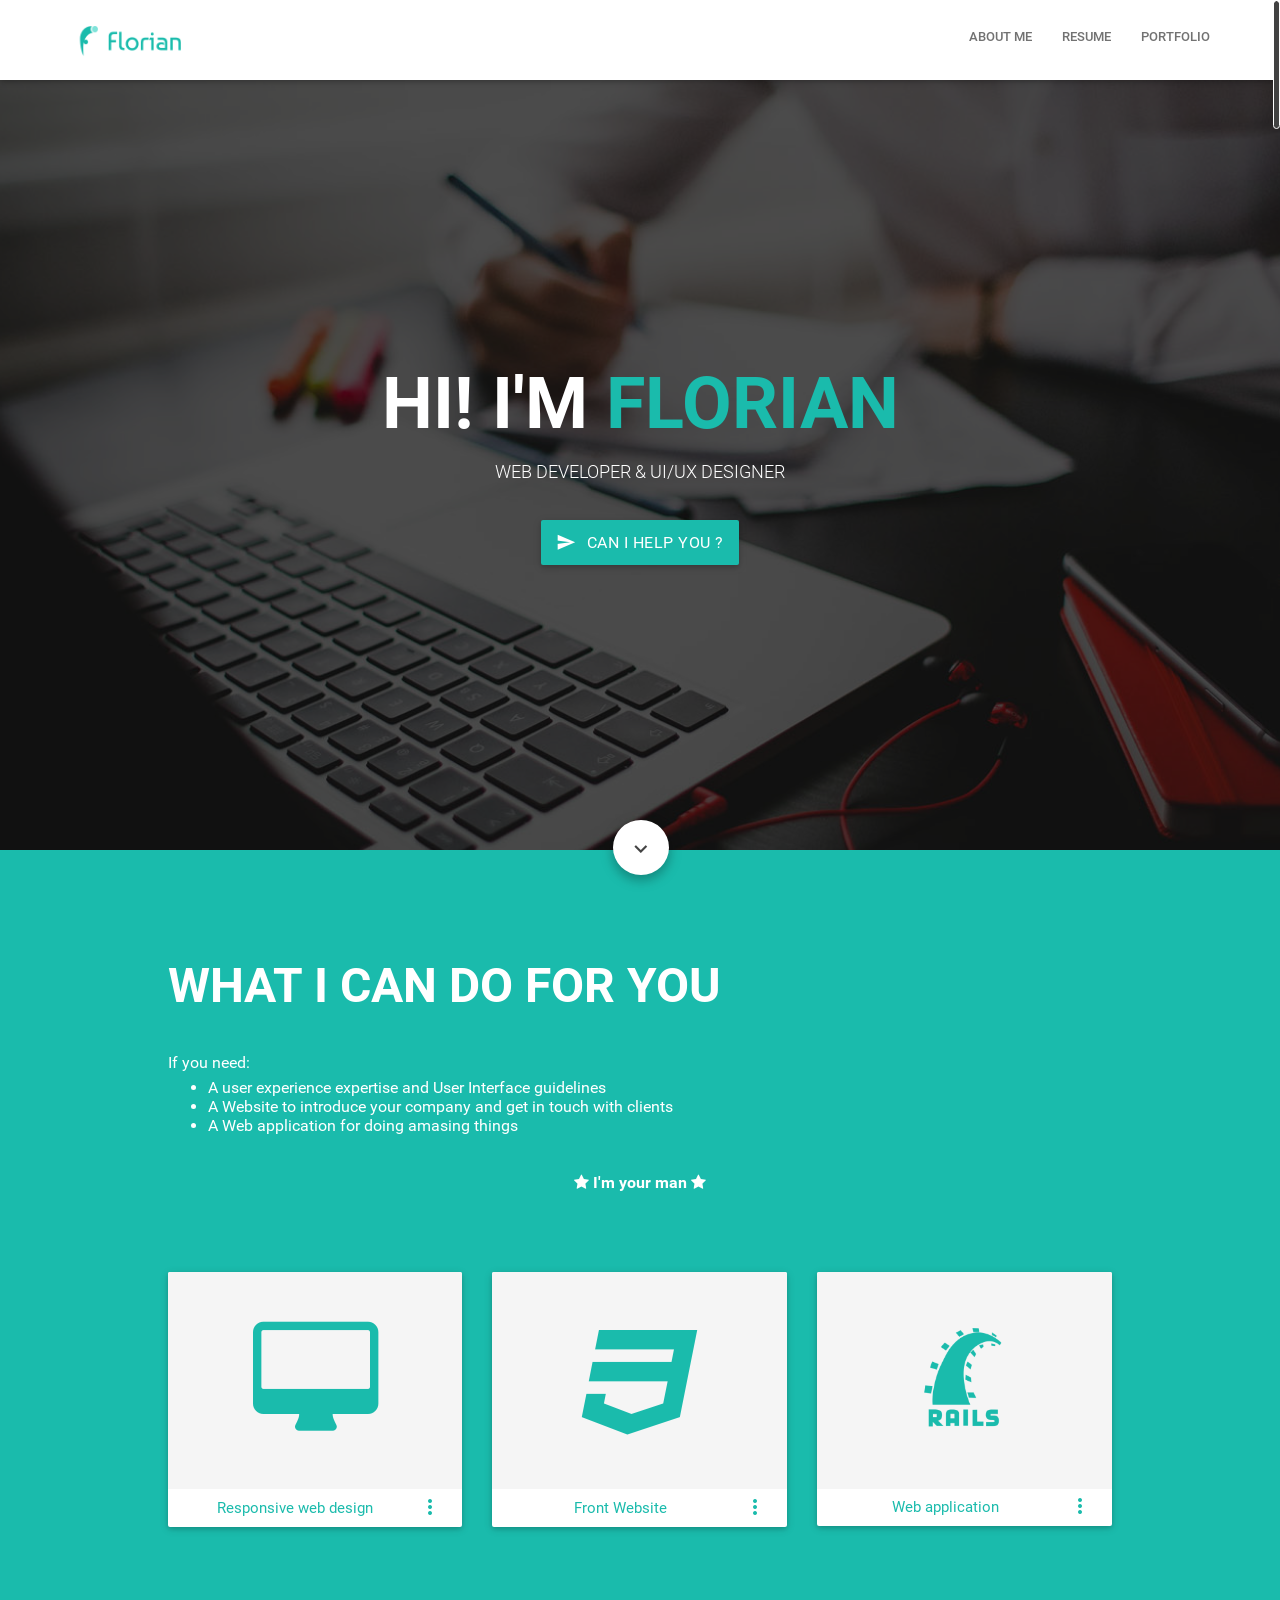
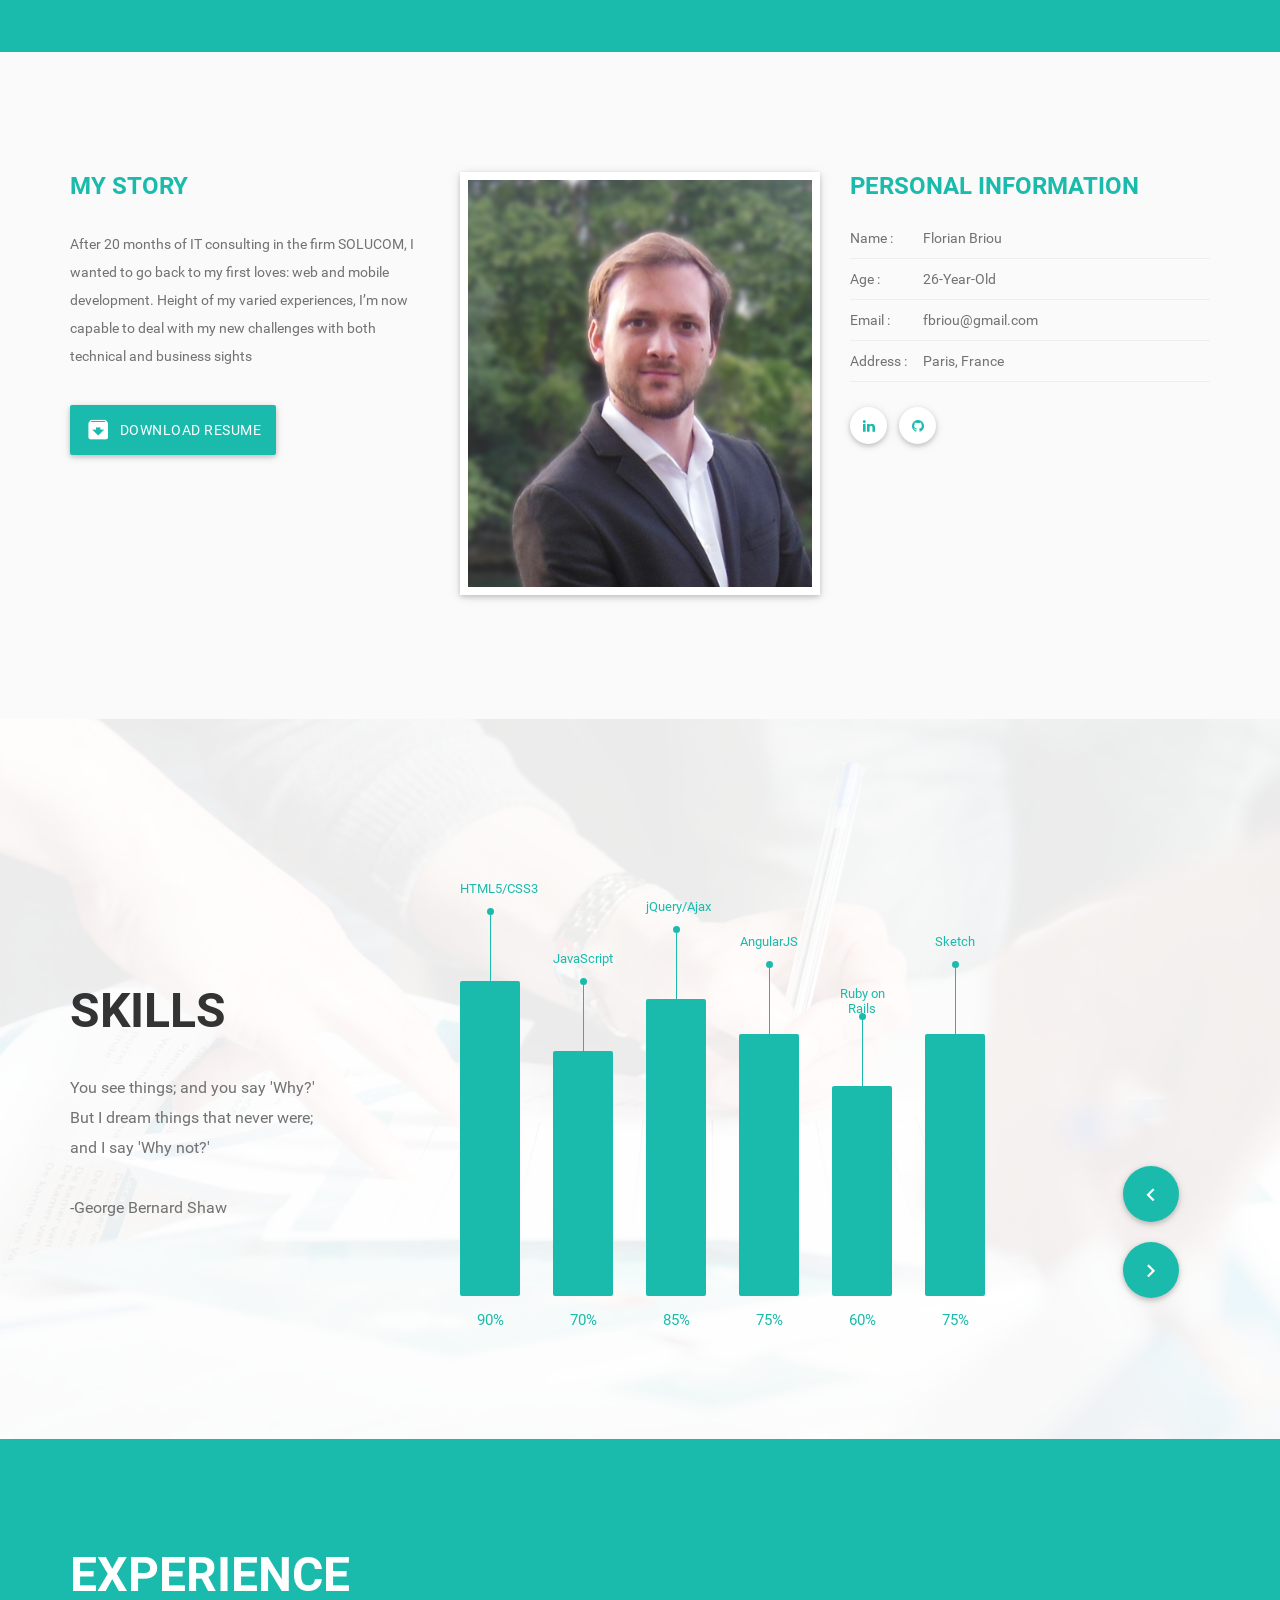
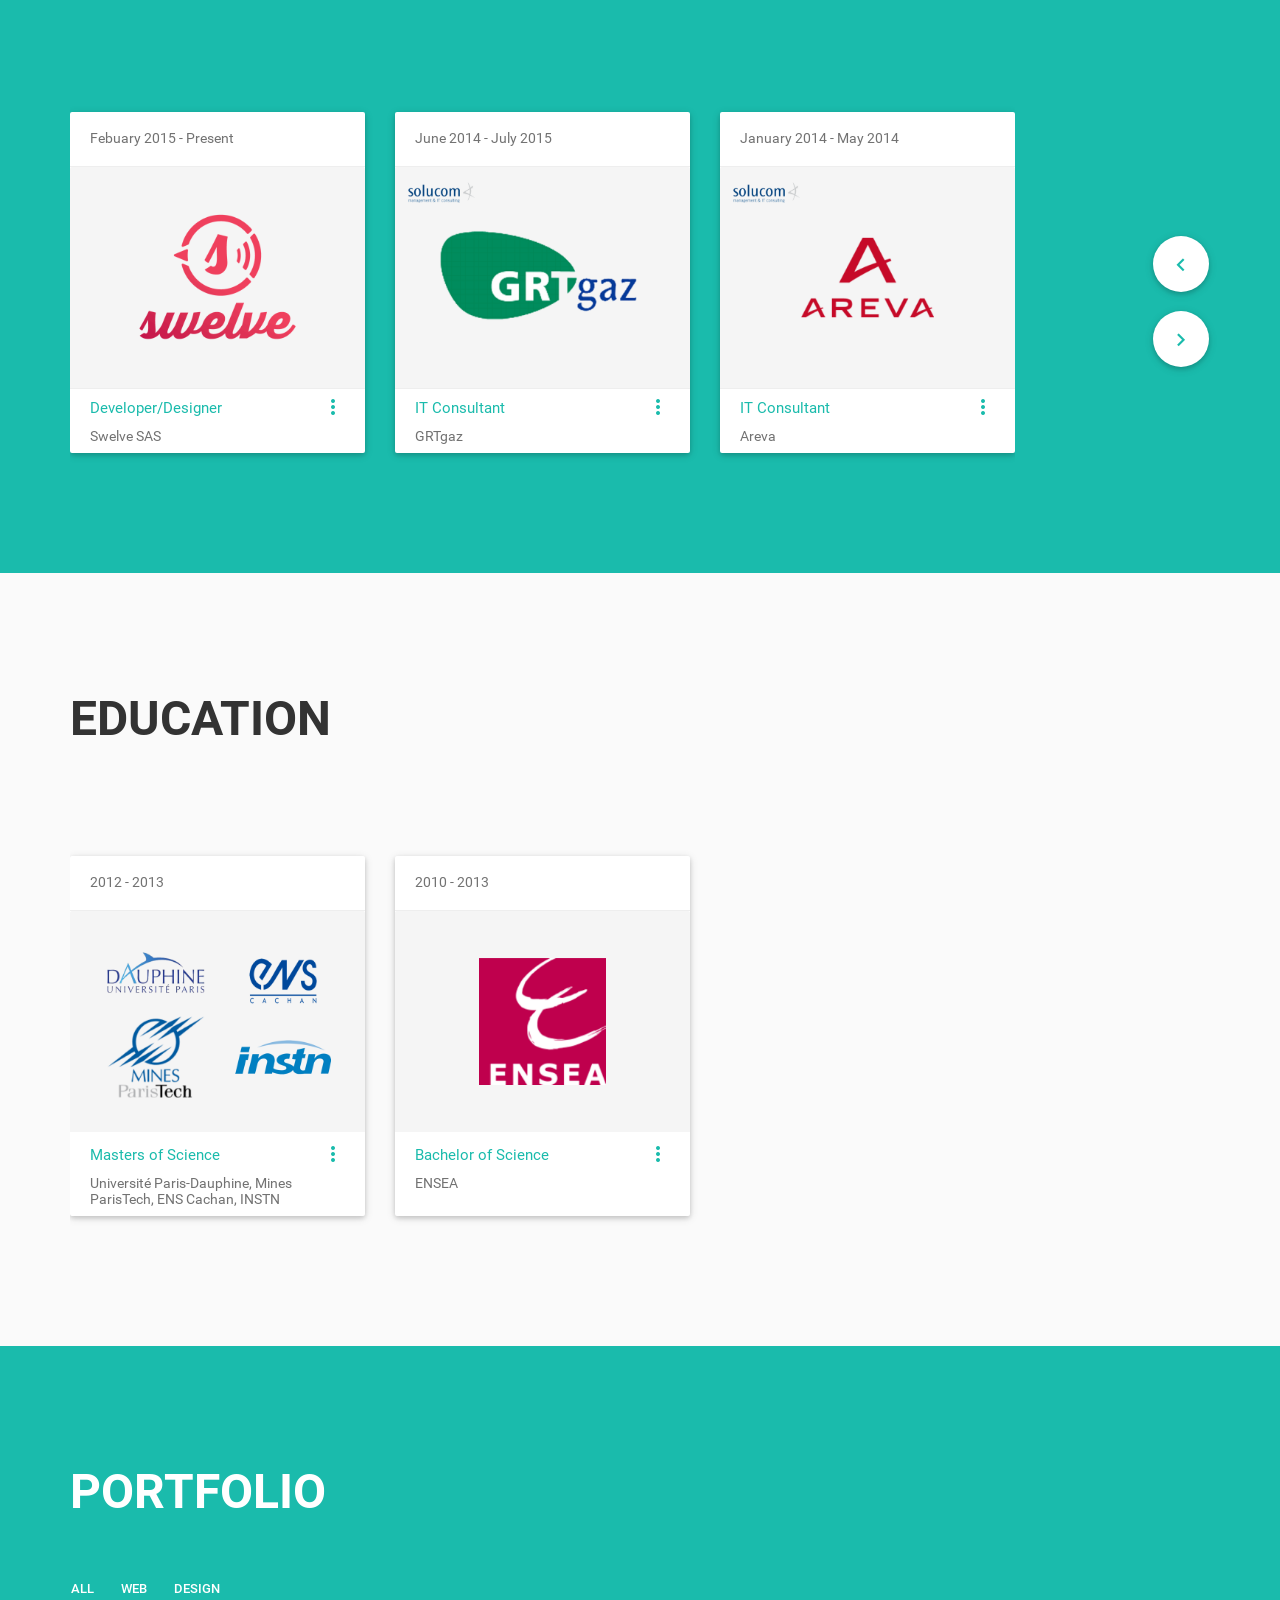
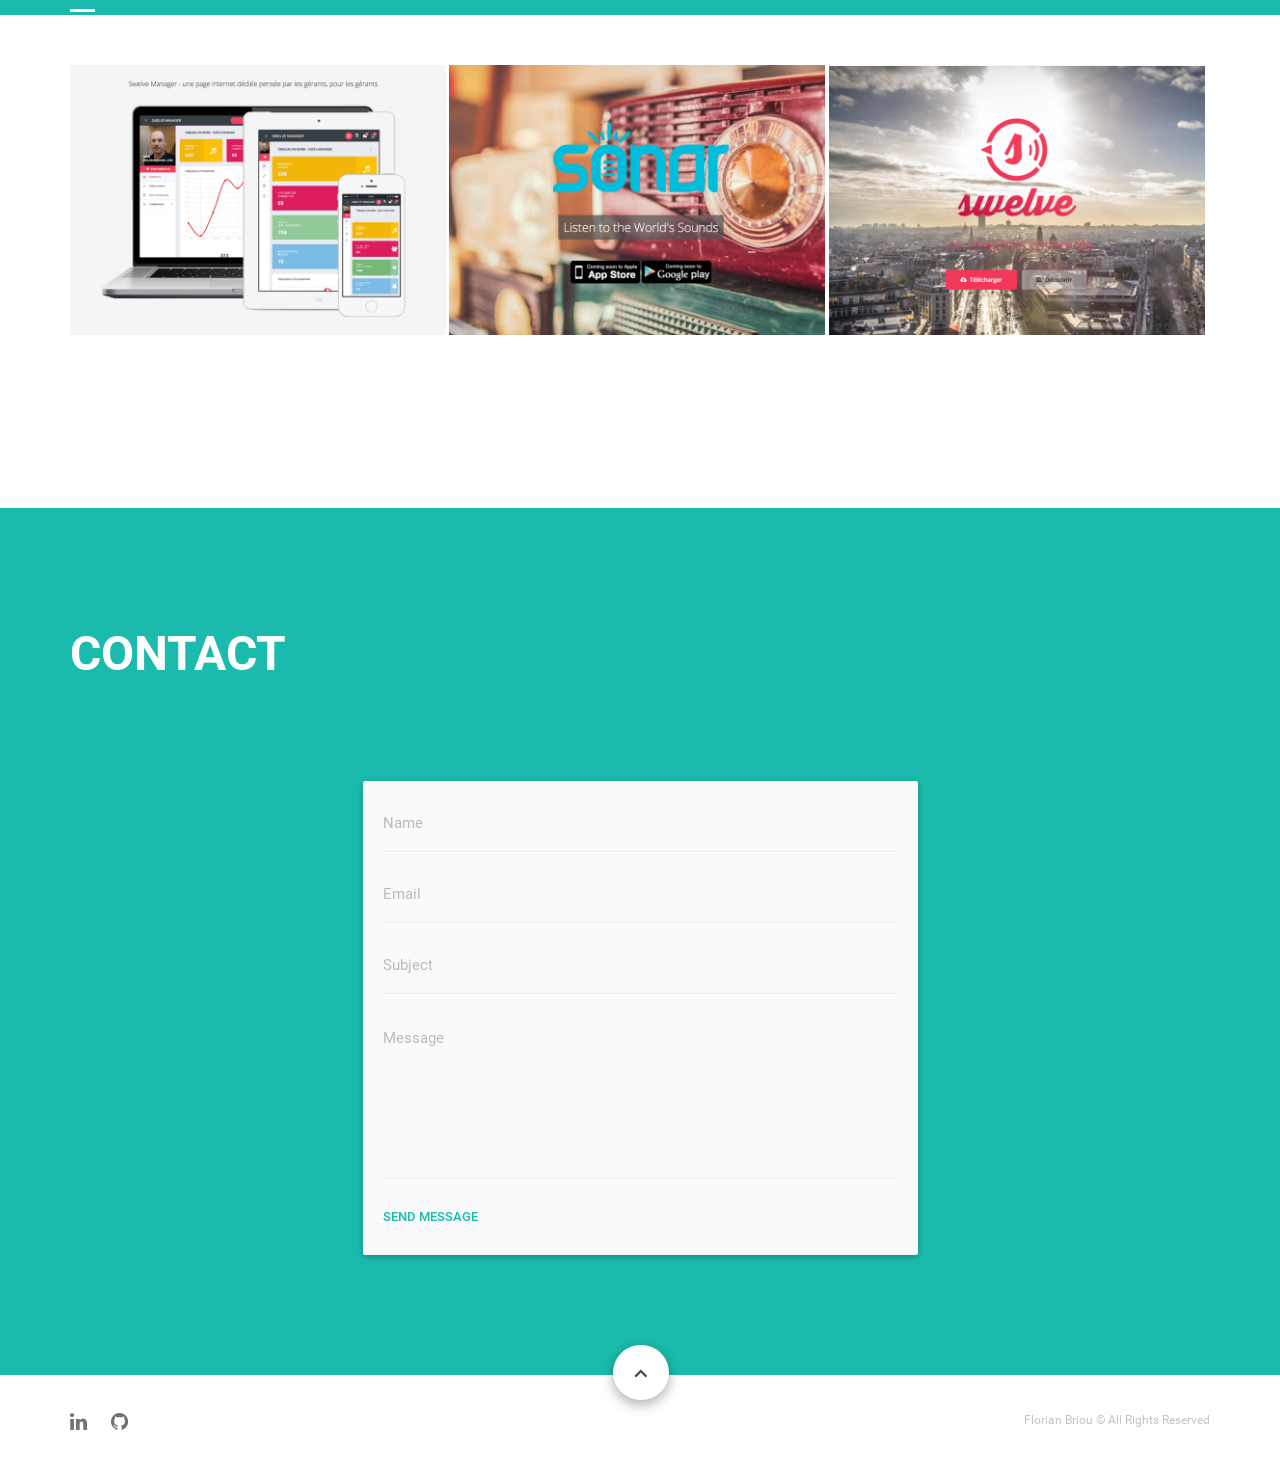
==== home.html @ c76f9d5c "remove chose color" ====
<!DOCTYPE html>
<!--[if lt IE 7]>      <html class="no-js lt-ie9 lt-ie8 lt-ie7"> <![endif]-->
<!--[if IE 7]>         <html class="no-js lt-ie9 lt-ie8"> <![endif]-->
<!--[if IE 8]>         <html class="no-js lt-ie9"> <![endif]-->
<!--[if gt IE 8]><!-->
<html class="no-js">
<!--<![endif]-->

<head>
  <meta charset="utf-8">
  <meta http-equiv="X-UA-Compatible" content="IE=edge">
  <title>Florian</title>
  <meta name="description" content="">
  <meta name="viewport" content="width=device-width, initial-scale=1, maximum-scale=1.0, user-scalable=no">

  <!-- Favicon-->
  <link rel="shortcut icon" href="images/favicon.png" >

  <!-- Stylesheets -->
  <link rel="stylesheet" href="assets/css/normalize.css">
  <link rel="stylesheet" href="assets/font/font-awesome/css/font-awesome.min.css">
  <link rel="stylesheet" href="assets/libs/materialize/css/materialize.min.css" media="screen,projection" />
  <link rel="stylesheet" href="assets/css/bootstrap.css" media="screen,projection" />

  <link rel="stylesheet" href="assets/css/animate.min.css" media="screen,projection" />
  <link rel="stylesheet" href="assets/libs/sweetalert/sweet-alert.css" media="screen,projection" />

  <link rel="stylesheet" href="assets/libs/owl-carousel/owl.carousel.css" media="screen,projection" />
  <link rel="stylesheet" href="assets/libs/owl-carousel/owl.transitions.css" media="screen,projection" />
  <link rel="stylesheet" href="assets/libs/owl-carousel/owl.theme.css" media="screen,projection" />

  <link rel="stylesheet" href="assets/css/main.css">
  <link rel="stylesheet" href="assets/css/responsive.css">

  <link rel="stylesheet" href="assets/css/colors/color6.css">

  <!--[if lt IE 9]>
      <script src="assets/js/html5shiv.js"></script>
  <![endif]-->
</head>

<body>

  <!-- Preloader --> 
    <div id="preloader">
      <div class="loader">
            <svg class="circle-loader" height="50" width="50">
              <circle class="path" cx="25" cy="25" r="20" fill="none" stroke-width="6" stroke-miterlimit="10" />
            </svg>
        </div>    
    </div><!--preloader end-->

  <!-- Main Container -->
  <main id="app" class="main-section">
    <!-- header navigation start -->
    <header id="navigation" class="root-sec white nav">
      <div class="container">
        <div class="row">
          <div class="col-sm-12">
            <div class="nav-inner">
              <nav class="primary-nav">
                <div class="clearfix nav-wrapper">
                  <a href="#home" class="left brand-logo menu-smooth-scroll" data-section="#home"><img src="images/logo.png" alt="">
                  </a>
                  <a href="#" data-activates="mobile-demo" class="button-collapse"><i class="mdi-navigation-menu"></i></a>
                  <ul class="inline-menu side-nav" id="mobile-demo">

                  <!-- Mini Profile // only visible in Tab and Mobile -->
                    <li class="mobile-profile">
                     <div class="profile-inner">
                        <div class="pp-container">
                            <img src="images/person.png" alt="">
                        </div>
                        <h3>Florian Briou</h3>
                        <h5>Web developer & UI/UX Designer</h5>
                      </div>
                    </li><!-- mini profile end-->


                    <li><a href="#about" data-section="#about" class="menu-smooth-scroll"><i class="fa fa-user fa-fw"></i>About Me</a>
                    </li>
                    <li><a href="#resume" data-section="#resume" class="menu-smooth-scroll"><i class="fa fa-file-text fa-fw"></i>Resume</a>
                    </li>
                    <li><a href="#portfolio" data-section="#portfolio" class="menu-smooth-scroll"><i class="fa fa-briefcase fa-fw"></i>Portfolio</a>
                    </li>
                  </ul>
                </div>
              </nav>
            </div>
          </div>
        </div>
      </div>
      <!-- .container end -->
    </header>
    <!-- #header  navigation end -->

    <!-- Home Section start -->
    <section id="home" class="scroll-section root-sec grey lighten-5 home-wrap">
      <div class="sec-overlay">
        <div class="container">
          <div class="row">
            <div class="col-sm-12">
              <div class="home-inner">
                  <div class="center-align home-content">
                    <h1 class="home-title">HI! I'm <span>Florian</span></h1>
                    <h2 class="home-subtitle">Web developer & UI/UX Designer</h2>
                    <a href="#whatICanDo" class="hire-me-btn btn waves-effect waves-light btn-large brand-bg white-text regular-text">Can I help you ?<i class="mdi-content-send left"></i>
                    </a>
                  </div>
              </div>
            </div>
          </div>
        </div>
        <!-- .container end -->
        <div class="section-call-to-area">
          <div class="container">
            <div class="row">
              <a href="#whatICanDo" class="btn-floating btn-large button-middle call-to-about section-call-to-btn animated btn-up btn-hidden" data-section="#whatICanDo">
                <i class="mdi-navigation-expand-more"></i>
              </a>
            </div>
          </div>
          <!-- .container end -->
        </div>
      </div>
    </section>
    <!-- #home Section end -->

    <!-- What I can do Section start -->
    <section id="whatICanDo" class="scroll-section root-sec padd-tb-120 brand-bg experience-wrap">
        <div class="container">
          <div class="row">
            <div class="experience-inner">
              <div class="col-sm-12 col-md-10 col-md-offset-1 card-box-wrap">
                <div class="row">
                  <div class="clearfix section-head experience-text">
                    <div class="col-sm-12">
                      <h2 class="title">What I can do for you</h2>
                      <p class="regular-text">If you need:

                      <ul class="show-bullet" type="disc">
                        <li>A user experience expertise and User Interface guidelines</li>
                        <li>A Website to introduce your company and get in touch with clients</li>
                        <li>A Web application for doing amasing things </li>
                      </ul>
                      <br/><br/>
                      <div class="text-center"><center><i class="fa fa-star"></i><span style="font-weight: bold;"> I'm your man </span><i class="fa fa-star"></i></center></div></p>
                    </div>
                  </div>
                  <div class="col-lg-12">
                  
                      <div class="row">

                          <!-- single education -->
                          <div class="col-sm-4 single-card-box wow fadeInUpSmall box-padding" data-wow-delay=".4s" data-wow-duration=".7s">
                            <div class="card">
                              <div class="card-image waves-effect waves-block waves-light">
                                <div class="card-img-wrap">
                                  <div class="wicd-i-container activator"><i class="fa fa-desktop"></i></div>
                                </div>
                              </div>
                              <div class="card-content">
                                <span class="card-title activator brand-text">Responsive web design<i class="mdi-navigation-more-vert right"></i></span>
                              </div>
                              <div class="card-reveal">
                                <div class="rev-title-wrap">
                                  <span class="card-title activator brand-text">Responsive web design<i class="mdi-navigation-close right"></i></span>
                                </div>
                                <p class="rev-content">
                                  All Design I make are declined for Smartphone, tablet and computer. I focus attention on User experiences and before intregrating the solution, I usually propose a complete mockup using Sketch. 
                                </p>
                              </div>
                            </div>
                          </div> <!-- single education -->

                          <!-- single education -->
                          <div class="col-sm-4 single-card-box wow fadeInUpSmall box-padding" data-wow-delay=".4s" data-wow-duration=".7s">
                            <div class="card">
                              <div class="card-image waves-effect waves-block waves-light">
                                <div class="card-img-wrap">
                                  <div class="wicd-i-container activator"><i class="fa fa-css3"></i></div>
                                </div>
                              </div>
                              <div class="card-content">
                                <span class="card-title activator brand-text">Front Website<i class="mdi-navigation-more-vert right"></i></span>
                              </div>
                              <div class="card-reveal">
                                <div class="rev-title-wrap">
                                  <span class="card-title activator brand-text">Front Website<i class="mdi-navigation-close right"></i></span>
                                </div>
                                <p class="rev-content">
                                  I develop front websites to introduce your company, yourself or an application. I use modern frameworks and make sure to be aware of last good pratices to propose smooth and beautiful websites 
                                </p>
                              </div>
                            </div>
                          </div> <!-- single education -->

                          <!-- single education -->
                          <div class="col-sm-4 single-card-box wow fadeInUpSmall box-padding" data-wow-delay=".4s" data-wow-duration=".7s">
                            <div class="card">
                              <div class="card-image waves-effect waves-block waves-light">
                                <div class="card-img-wrap">
                                  <div class="wicd-i-container activator"><img class="activator" src="images/rails.png"></div>
                                </div>
                              </div>
                              <div class="card-content">
                                <span class="card-title activator brand-text">Web application<i class="mdi-navigation-more-vert right"></i></span>
                              </div>
                              <div class="card-reveal">
                                <div class="rev-title-wrap">
                                  <span class="card-title activator brand-text">Web application<i class="mdi-navigation-close right"></i></span>
                                </div>
                                <p class="rev-content">
                                  I develop web applications with Ruby on Rails. I use cloud hosting services to make sure that it is scalable to insure good user experiences, all around the world.
                                </p>
                              </div>
                            </div>
                          </div> <!-- single education -->

                      </div>
                    
                  </div>
                </div>
              </div>
            </div>
          </div>
        </div>
      </section>
    <!-- #whatICanDo Section ends -->

    <!-- About Section start -->
    <section id="about" class="scroll-section root-sec padd-tb-60 grey lighten-5 about-wrap">
      <div class="container">
        <div class="row">
          <div class="clearfix about-inner">

            <div class="col-sm-12 col-md-4">
              <div class="person-about">
                <h3 class="about-subtitle">My Story</h3>
                <p>After 20 months of IT consulting in the firm SOLUCOM, I wanted to go back to my first loves: web and mobile development. 
                Height of my varied experiences, I’m now capable to deal with my new challenges with both technical and business sights</p>
                <a href="public/CV_FLORIAN_BRIOU_EN.pdf" class="waves-effect waves-light btn-large brand-bg white-text"><i class="mdi-content-archive left"></i> Download Resume</a>
              </div>
            </div>
            <!-- about me description -->

            <div class="col-sm-6 col-md-4">
              <div class="person-img wow fadeIn">
                <img class="z-depth-1" src="images/person.png" alt="">
              </div>
            </div>
            <!-- about me image -->

            <div class="col-sm-6 col-md-4">
              <div class="person-info">
                <h3 class="about-subtitle">Personal Information</h3>
                <h5><span>Name :</span> Florian Briou</h5>
                <h5><span>Age :</span> 26-Year-Old</h5>
                <h5><span>Email :</span> fbriou@gmail.com</h5>
                <h5><span>Address :</span> Paris, France</h5>
              </div>

              <div class="about-social">
                <ul>
                  <li>
                    <a href="#" class="btn-floating waves-effect waves-light white"><i class="fa fa-linkedin"></i></a>
                  </li>
                  <li>
                    <a href="#" class="btn-floating waves-effect waves-light white"><i class="fa fa-github"></i></a>
                  </li>
                </ul>
              </div>
            </div>
            <!-- about me info -->

          </div>
        </div>
      </div>
      <!-- .container end -->
    </section>
    <!-- #about Section end -->

    <!-- Resume Section start -->
    <section id="resume" class="scroll-section ">
      <section id="skill" class="root-sec white skill-wrap">
      <div class="sec-overlay">
        <div class="container">
          <div class="row">
            <div class="clearfix skill-inner">
              <div class="col-sm-12 col-md-3">
                <div class="skill-left">
                  <h2 class="title">Skills</h2>
                  <p class="regular-text">You see things; and you say 'Why?' But I dream things that never were; and I say 'Why not?' <br/><br/>
                  <i>-George Bernard Shaw</i> </p>
                </div>
              </div>

              <!-- skills container -->
              <div class="col-sm-12 col-md-6 col-md-offset-1">
                <div class="skill-right">
                  <div id="skillSlider" class="clearfix skill-graph">

                    <!-- single skill -->
                    <div class="single-skill">
                      <div class="after-li">
                        <div class="singel-hr">
                          <div class="singel-hr-inner" data-height="90%">
                            <div class="skill-visiable">
                              <span class="skill-title">HTML5/CSS3</span>
                              <div class="hr-wrap">
                                <div class="hrc"></div>
                              </div>
                            </div>
                          </div>
                          <span class="skill-count">90%</span>
                        </div>
                      </div>
                    </div>
                    <!-- /single skill-->

                    <!-- single skill -->
                    <div class="single-skill">
                      <div class="after-li">
                        <div class="singel-hr">
                          <div class="singel-hr-inner" data-height="70%">
                            <div class="skill-visiable">
                              <span class="skill-title">JavaScript</span>
                              <div class="hr-wrap">
                                <div class="hrc"></div>
                              </div>
                            </div>
                          </div>
                          <span class="skill-count">70%</span>
                        </div>
                      </div>
                    </div>
                    <!-- /single skill-->

                    <!-- single skill -->
                    <div class="single-skill">
                      <div class="after-li">
                        <div class="singel-hr">
                          <div class="singel-hr-inner" data-height="85%">
                            <div class="skill-visiable">
                              <span class="skill-title">jQuery/Ajax</span>
                              <div class="hr-wrap">

                                <div class="hrc"></div>
                              </div>
                            </div>
                          </div>
                          <span class="skill-count">85%</span>
                        </div>
                      </div>
                    </div>
                    <!-- /single skill-->

                    <!-- single skill -->
                    <div class="single-skill">
                      <div class="after-li">
                        <div class="singel-hr">
                          <div class="singel-hr-inner" data-height="75%">
                            <div class="skill-visiable">
                              <span class="skill-title">AngularJS</span>
                              <div class="hr-wrap">
                                <div class="hrc"></div>
                              </div>
                            </div>
                          </div>
                          <span class="skill-count">75%</span>
                        </div>
                      </div>
                    </div>
                    <!-- /single skill-->

                    <!-- single skill -->
                    <div class="single-skill">
                      <div class="after-li">
                        <div class="singel-hr">
                          <div class="singel-hr-inner" data-height="60%">
                            <div class="skill-visiable">
                              <span class="skill-title">Ruby on Rails</span>
                              <div class="hr-wrap">
                                <div class="hrc"></div>
                              </div>
                            </div>
                          </div>
                          <span class="skill-count">60%</span>
                        </div>
                      </div>
                    </div>
                    <!-- /single skill-->

                    <!-- single skill -->
                    <div class="single-skill">
                      <div class="after-li">
                        <div class="singel-hr">
                          <div class="singel-hr-inner" data-height="75%">
                            <div class="skill-visiable">
                              <span class="skill-title">Sketch</span>
                              <div class="hr-wrap">
                                <div class="hrc"></div>
                              </div>
                            </div>
                          </div>
                          <span class="skill-count">75%</span>
                        </div>
                      </div>
                    </div>
                    <!-- /single skill-->

                    <!-- single skill -->
                    <div class="single-skill">
                      <div class="after-li">
                        <div class="singel-hr">
                          <div class="singel-hr-inner" data-height="35%">
                            <div class="skill-visiable">
                              <span class="skill-title">Photoshop</span>
                              <div class="hr-wrap">
                                <div class="hrc"></div>
                              </div>
                            </div>
                          </div>
                          <span class="skill-count">35%</span>
                        </div>
                      </div>
                    </div>
                    <!-- /single skill-->

                    <!-- single skill -->
                    <div class="single-skill">
                      <div class="after-li">
                        <div class="singel-hr">
                          <div class="singel-hr-inner" data-height="35%">
                            <div class="skill-visiable">
                              <span class="skill-title">Illustrator</span>
                              <div class="hr-wrap">

                                <div class="hrc"></div>
                              </div>
                            </div>
                          </div>
                          <span class="skill-count">35%</span>
                        </div>
                      </div>
                    </div>
                    <!-- /single skill-->

                    <!-- single skill -->
                    <div class="single-skill">
                      <div class="after-li">
                        <div class="singel-hr">
                          <div class="singel-hr-inner" data-height="45%">
                            <div class="skill-visiable">
                              <span class="skill-title">Indesign</span>
                              <div class="hr-wrap">
                                <div class="hrc"></div>
                              </div>
                            </div>
                          </div>
                          <span class="skill-count">45%</span>
                        </div>
                      </div>
                    </div>
                    <!-- /single skill-->

                    <!-- single skill -->
                    <div class="single-skill">
                      <div class="after-li">
                        <div class="singel-hr">
                          <div class="singel-hr-inner" data-height="55%">
                            <div class="skill-visiable">
                              <span class="skill-title">Swift</span>
                              <div class="hr-wrap">

                                <div class="hrc"></div>
                              </div>
                            </div>
                          </div>
                          <span class="skill-count">55%</span>
                        </div>
                      </div>
                    </div>
                    <!-- /single skill-->
                  </div>
                </div>
              </div>
              <!-- /skills container -->
            </div>
          </div>
          <div class="btn-wrapp skl-ctrl">
            <a class="btn-floating waves-effect waves-light btn-large brand-bg white-text go go-left"><i class="mdi-navigation-chevron-left "></i></a>
            <a class="btn-floating waves-effect waves-light btn-large brand-bg white-text go go-right"><i class="mdi-navigation-chevron-right "></i></a>
          </div>
        </div>
      </div>
        <!-- .container end -->
      </section>

      <section id="experience" class="root-sec padd-tb-120 brand-bg experience-wrap">
        <div class="container">
          <div class="row">
            <div class="experience-inner">
              <div class="col-sm-12 col-md-10 card-box-wrap">
                <div class="row">
                  <div class="clearfix section-head experience-text">
                    <div class="col-sm-12">
                      <h2 class="title">Experience</h2>
                      <p class="regular-text"></p>
                    </div>
                  </div>
                  <div class="col-lg-12">
                    <div class="overflow-hidden">
                      <div class="row">
                        <div id="experienceSlider" class="clearfix card-element-wrapper">
                          <div class="col-sm-4 cold-xs-12 single-card-box wow fadeInUpSmall" data-wow-duration=".7s">
                            <div class="card">
                              <div class="card-image waves-effect waves-block waves-light">
                                <h2 class="left-align card-title-top">Febuary 2015 - Present</h2>
                                <div class="valign-wrapper card-img-wrap">
                                  <img class="activator" src="images/swelve.png" alt="swelve">
                                </div>
                              </div>
                              <div class="card-content">
                                <span class="card-title activator brand-text">Developer/Designer<i class="mdi-navigation-more-vert right"></i></span>
                                <p>Swelve SAS</p>
                              </div>
                              <div class="card-reveal">
                                <div class="rev-title-wrap">
                                  <span class="card-title activator brand-text">Developer/Designer<i class="mdi-navigation-close right"></i></span>
                                  <p>Swelve SAS</p>
                                </div>
                                <p class="rev-content">
                                    • I designed the mobile application for users and the webapp for customers <br/>
                                    • I co-developed the back-end for all the start-up services <br/>
                                    • I developed in angularJS the client webApplication
 
                                </p>
                              </div>
                            </div>
                          </div>
                          <div class="col-sm-4 cold-xs-12 single-card-box wow fadeInUpSmall" data-wow-delay=".2s" data-wow-duration=".7s">
                            <div class="card">
                              <div class="card-image waves-effect waves-block waves-light">
                                <h2 class="left-align card-title-top">June 2014 - July 2015</h2>
                                <div class="valign-wrapper card-img-wrap">
                                  <img class="activator" src="images/grtgaz.png" alt="">
                                </div>
                              </div>
                              <div class="card-content">
                                <span class="card-title activator brand-text">IT Consultant<i class="mdi-navigation-more-vert right"></i></span>
                                <p>GRTgaz</p>
                              </div>
                              <div class="card-reveal">
                                <div class="rev-title-wrap">
                                  <span class="card-title activator brand-text">IT Consultantr<i class="mdi-navigation-close right"></i></span>
                                  <p>GRTgaz</p>
                                </div>
                                <p class="rev-content">
                                    • I realised IT policies as « User Environments Policy », « IT Environment Policy » or « Application Development Policy » <br/>
                                    • I Developed a tool to generate indicators in order to see if teams are following the IT Leading Plan 
                                </p>
                              </div>
                            </div>
                          </div>
                          <div class="col-sm-4 cold-xs-12 single-card-box wow fadeInUpSmall" data-wow-delay=".4s" data-wow-duration=".7s">
                            <div class="card">
                              <div class="card-image waves-effect waves-block waves-light">
                                <h2 class="left-align card-title-top">January 2014 - May 2014</h2>
                                <div class="valign-wrapper card-img-wrap">
                                  <img class="activator" src="images/areva.png" alt="">
                                </div>
                              </div>
                              <div class="card-content">
                                <span class="card-title activator brand-text">IT Consultant<i class="mdi-navigation-more-vert right"></i></span>
                                <p>Areva</p>
                              </div>
                              <div class="card-reveal">
                                <div class="rev-title-wrap">
                                  <span class="card-title activator brand-text">IT Consultant<i class="mdi-navigation-close right"></i></span>
                                  <p>Areva</p>
                                </div>
                                <p class="rev-content">
                                    • I Analysed applications and support users for compatibility tests <br/>
                                    • I wrote application documentations for installing and configurating <br/>
                                    • I Analyse the possibility of making teledistributed packages for many applications

                                </p>
                              </div>
                            </div>
                          </div>
                          <div class="col-sm-4 cold-xs-12 single-card-box">
                            <div class="card">
                              <div class="card-image waves-effect waves-block waves-light">
                                <h2 class="left-align card-title-top">May 2013 - November 2013</h2>
                                <div class="valign-wrapper card-img-wrap">
                                  <img class="activator" src="images/obs.png" alt="">
                                </div>
                              </div>
                              <div class="card-content">
                                <span class="card-title activator brand-text">Local Innovator<i class="mdi-navigation-more-vert right"></i></span>
                                <p>Orange Business Services</p>
                              </div>
                              <div class="card-reveal">
                                <div class="rev-title-wrap">
                                  <span class="card-title activator brand-text">Local Innovator<i class="mdi-navigation-close right"></i></span>
                                  <p>Orange Business Services</p>
                                </div>
                                <p class="rev-content">
                                    • I Animated challenges of innovative ideas<br/>
                                    • I developed innovative projects with the ideas of the operational collaborators<br/>
                                    • I created workshops to find breaking innovations<br/>
                                    • I developed a web application to make technical graphics with logs information from many networks with a profile systems 

                                </p>
                              </div>
                            </div>
                          </div>
                          <div class="col-sm-4 cold-xs-12 single-card-box">
                            <div class="card">
                              <div class="card-image waves-effect waves-block waves-light">
                                <h2 class="left-align card-title-top">June 2012 - August 2012</h2>
                                <div class="valign-wrapper card-img-wrap">
                                  <img class="activator" src="images/autoliv.png" alt="">
                                </div>
                              </div>
                              <div class="card-content">
                                <span class="card-title activator brand-text">Developer<i class="mdi-navigation-more-vert right"></i></span>
                                <p>Autoliv</p>
                              </div>
                              <div class="card-reveal">
                                <div class="rev-title-wrap">
                                  <span class="card-title activator brand-text">Developer<i class="mdi-navigation-close right"></i></span>
                                  <p>Autoliv</p>
                                </div>
                                <p class="rev-content">
                                    • I created and developed a decision helping tool for automative quality process service<br/>
                                    • I developed a web application for the monitoring of equipements loans

                                </p>
                              </div>
                            </div>
                          </div>
                        </div>
                      </div>
                    </div>
                  </div>
                </div>
              </div>
              <div class="btn-wrapp exp-ctrl">
                <a class="btn-floating waves-effect waves-light btn-large white go go-left"><i class="mdi-navigation-chevron-left brand-text"></i></a>
                <a class="btn-floating waves-effect waves-light btn-large white go go-right"><i class="mdi-navigation-chevron-right brand-text"></i></a>
              </div>
            </div>
          </div>
        </div>
      </section>

      <section id="education" class="root-sec grey lighten-5 padd-tb-120 education-wrap">
        <div class="container">
          <div class="row">
            <div class="education-inner">
              <div class="col-sm-12 col-md-10 card-box-wrap">
                <div class="row">
                  <div class="clearfix section-head education-text">
                    <div class="col-sm-12">
                      <h2 class="title">education</h2>
                      <p class="regular-text"></p>
                    </div>
                  </div>
                  <div class="col-lg-12">
                    <div class="overflow-hidden">
                      <div class="row">
                        <div id="educationSlider" class="clearfix card-element-wrapper">

                        <!-- single education -->
                          <div class="col-sm-4 single-card-box wow fadeInUpSmall" data-wow-duration=".7s">
                            <div class="card">
                              <div class="card-image waves-effect waves-block waves-light">
                                <h2 class="left-align card-title-top">2012 - 2013</h2>
                                <div class="card-img-wrap">
                                  <img class="activator" src="images/mti.png" alt="">
                                </div>
                              </div>
                              <div class="card-content">
                                <span class="card-title activator brand-text">Masters of Science<i class="mdi-navigation-more-vert right"></i></span>
                                <p>Université Paris-Dauphine, Mines ParisTech, ENS Cachan, INSTN</p>
                              </div>
                              <!-- Reveal content-->
                              <div class="card-reveal">
                                <div class="rev-title-wrap">
                                  <span class="card-title activator brand-text">Masters of Science<i class="mdi-navigation-close right"></i></span>
                                  <p>Université Paris-Dauphine, Mines ParisTech, ENS Cachan, INSTN</p>
                                </div>
                                <p class="rev-content">
                                  I learned to: <br/>
                                  • Finance industrial and technological projects, from conception to realization <br/>
                                  • Effectively manage the transition from research to the market <br/>
                                  • Take part in the definition of strategic lines of businesses <br/>
                                  • Create, develop and participate in the success of companies and innovative activities <br/>
                                  • Help companies to adapt and be organized around the process of innovation.
                                </p>
                              </div>
                            </div>
                          </div> <!-- single education end -->

                          <!-- single education -->
                          <div class="col-sm-4 single-card-box wow fadeInUpSmall" data-wow-delay=".2s" data-wow-duration=".7s">
                            <div class="card">
                              <div class="card-image waves-effect waves-block waves-light">
                                <h2 class="left-align card-title-top">2010 - 2013</h2>
                                <div class="card-img-wrap">
                                  <img class="activator" src="images/ensea.png" alt="">
                                </div>
                              </div>
                              <div class="card-content">
                                <span class="card-title activator brand-text">Bachelor of Science<i class="mdi-navigation-more-vert right"></i></span>
                                <p>ENSEA <br/><br/></p>
                              </div>
                              <div class="card-reveal">
                                <div class="rev-title-wrap">
                                  <span class="card-title activator brand-text">Bachelor of Science<i class="mdi-navigation-close right"></i></span>
                                  <p>ENSEA <br/><br/></p>
                                </div>
                                <p class="rev-content">
                                  ENSEA is a leading French Graduate School founded in 1952, and located in Cergy, west of Paris. Studying at ENSEA is choosing a high-quality institution that trains students in cutting-edge technologies recognized by international companies.
                                </p>
                              </div>
                            </div>
                          </div> <!-- single education -->
                        </div>
                      </div>
                    </div>
                  </div>
                </div>
              </div>
              <!-- <div class="btn-wrapp edu-ctrl">
                <a class="btn-floating waves-effect waves-light btn-large brand-bg go go-left"><i class="mdi-navigation-chevron-left"></i></a>
                <a class="btn-floating waves-effect waves-light btn-large brand-bg go go-right"><i class="mdi-navigation-chevron-right"></i></a>
              </div> -->
            </div>
          </div>
        </div>
      </section>
    </section>
    <!-- #resume Section end -->

    <!-- Portfolio Section start -->
    <section id="portfolio" class="scroll-section root-sec white portfolio-wrap">
      <div class="padd-tb-120 brand-bg portfolio-top">
        <div class="portfolio-inner">
          <div class="container">
            <div class="row">
              <div class="col-sm-12">
                <h2 class="title">PORTFOLIO</h2>
                <ul class="inline-menu clearfix portfolio-category" id="portfolio-msnry-sort">
                  <li class="active"><a href="#" data-target="*">All</a>
                  </li>
                  <li><a href="#" data-target=".category-1">Web</a>
                  </li>
                  <li><a href="#" data-target=".category-2">Design</a>
                  </li>
                </ul>
              </div>
            </div>
          </div>
        </div>
        <!-- .container end -->
      </div>
      <!-- MODAL CONTAINERS -->
      <div id="portfolioModal" class="modal white">
        <div class="model-img"></div>
        <div class="modal-content">
          <h2 class="title"></h2>
          <p class="m-content"></p>
          <p class="m-tech"></p>
        </div>

        <div class="modal-footer">
          <a href="#" target="_blank" class="waves-effect btn-flat brand-text modal-action">See</a>
          <a href="#" class="waves-effect btn-flat brand-text modal-action modal-close">cancel</a>
        </div>
      </div>

      <div id="portfolioModal2" class="modal white">
        <div class="model-img"></div>
        <div class="modal-content">
          <h2 class="title"></h2>
          <p class="m-content"></p>
          <p class="m-tech"></p>
        </div>

        <div class="modal-footer">
          <a class="waves-effect btn-flat brand-text modal-action">Availlable soon</a>
          <a href="#" class="waves-effect btn-flat brand-text modal-action modal-close">cancel</a>
        </div>
      </div>

      <!-- MODAL CONTAINERS ENDS -->

      <div class="portfolio-bottom">
        <div class="container">
          <div class="row">
            <div class="col-sm-12">
              <ul class="clearfix protfolio-item" id="protfolio-msnry">
              
              <!-- Single Portfolio-->
                <li class="single-port-item category-1">
                  <a href="#portfolioModal2" class="waves-effect waves-block waves-light modal-trigger" 
                  data-modal-type="2" 
                  data-image-source="images/p_swelve_manager.png" 
                  data-title="Swelve Manager" 
                  data-content="I developed Swelve Manager which is a dedicated webApplication for bar owners who are clients of Swelve. By communicating with the Swelve API, it plays music and allows clients to manage their infomation and notifications" 
                  data-tech="HTML5, CSS3, AngularJS"> 
                  <!-- Portfolio pop-up content-->
                    <div class="protfolio-image">
                      <img src="images/p_swelve_manager_small.png" alt="portfolio"> <!-- portfolio thumbnail-->
                      <div class="protfolio-content waves-effect waves-block waves-light">
                        <div class="protfolio-content__inner">
                          <h2 class="p-title">Swelve Manager</h2>
                        </div>
                      </div>
                      <div class="p-overlay"></div>
                    </div>
                  </a>
                </li>
                <!--/ single portfolio -->

                <!-- Single Portfolio-->
                <li class="single-port-item category-2">
                  <a href="#portfolioModal" class="waves-effect waves-block waves-light modal-trigger" 
                  data-modal-type="1" 
                  data-image-source="images/p_sonar.png" 
                  data-title="Sonar" 
                  data-content="I made a mockup for a mobile application project called Sonar. Sonar concept is to enable anyone to have his own free radio channel.
                  Users can broadcast audio content live to an unlimited audience: they can speak, they can broadcast music they like, they can host talks by inviting listeners to speak remotely and people can react live on the chat of the channel.
                  It’s like pure freedom of speech." 
                  data-tech="Sketch, HTML5, CSS3"
                  data-demo-link="http://enjoysonar.com/">
                    <div class="protfolio-image">
                      <img src="images/p_sonar_small.png" alt="portfolio">
                      <div class="protfolio-content waves-effect waves-block waves-light">
                        <div class="protfolio-content__inner">
                          <h2 class="p-title">Sonar</h2>
                        </div>
                      </div>
                      <div class="p-overlay"></div>
                    </div>
                  </a>
                </li>
                <!--/ single portfolio -->

                <!-- Single Portfolio-->
                <li class="single-port-item category-1">
                  <a href="#portfolioModal" class="waves-effect waves-block waves-light modal-trigger" 
                  data-modal-type="1" 
                  data-image-source="images/p_swelve.png" 
                  data-title="Swelve" 
                  data-content="Swelve is a modern Jukebox: the application allows consumers to bars or clubs to connect to the playlist where they are and choose what will be played next." 
                  data-tech="HTML5, CSS3" 
                  data-demo-link="http://swelve.com">
                    <div class="protfolio-image">
                      <img src="images/p_swelve_small.png" alt="portfolio">
                      <div class="protfolio-content waves-effect waves-block waves-light">
                        <div class="protfolio-content__inner">
                          <h2 class="p-title">Swelve</h2>
                        </div>
                      </div>
                      <div class="p-overlay"></div>
                    </div>
                  </a>
                </li>
                <!--/ single portfolio -->
              </ul>
              <!-- portfolio load more button-->
              <!-- <a id="portfolio-item-loader" href="#" class="btn-floating btn-large waves-effect waves-light brand-bg"><i class="mdi-content-add"></i></a> -->
            </div>
          </div>
        </div>
      </div>
    </section>
    <!-- #portfolio Section end -->

    <!-- Contact Section end -->
    <section id="contact" class="scroll-section root-sec brand-bg padd-tb-120 contact-wrap">
      <div class="container">
        <div class="row">
          <div class="contact-inner">
            <div class="col-sm-12 card-box-wrap">
              <div class="row">
                <div class="clearfix section-head contact-text">
                  <div class="col-sm-12">
                    <h2 class="title">Contact</h2>
                  </div>
                </div> <!-- contact text end -->

                <div class="clearfix contact-form">

                <!-- Contact Form start -->
                  <div class="col-sm-6 col-sm-offset-3">
                    <div class="clearfix card-panel grey lighten-5 cform-wrapper">
                      <form action="#" id="contactForm" novalidate>
                        <div class="input-field">
                          <input id="contact_name" type="text" name="contactName" class="validate input-box">
                          <label for="contact_name" class="input-label">Name</label>
                        </div>
                        <div class="input-field">
                          <input id="email" type="email" name="contactEmail" class="validate input-box">
                          <label for="email" class="input-label">Email</label>
                        </div>
                        <div class="input-field">
                          <input id="subject" type="text" name="contactSubject" class="validate input-box">
                          <label for="subject" class="input-label">Subject</label>
                        </div>
                        <div class="input-field textarea-input">
                          <textarea id="textarea1" name="contactMessage" class="validate materialize-textarea" style="height: 22px;"></textarea>
                          <label for="textarea1" class="input-label">Message</label>
                        </div>
                        <div class="input-field submit-wrap clearfix">
                          <button type="submit" class="left waves-effect btn-flat brand-text submit-btn">send message</button>
                          <div class="right form-loader-area">
                            <svg class="circular size-20" height="20" width="20">
                              <circle class="path" cx="10" cy="10" r="7" fill="none" stroke-width="3" stroke-miterlimit="10" />
                            </svg>
                          </div>
                        </div>
                      </form>
                    </div>
                  </div> <!-- ./contact form end -->
                </div>
              </div>
            </div>
          </div>
        </div>
      </div> <!-- ./container end -->
      <div class="section-call-to-area">
        <div class="container">
          <div class="row">
            <a href="#home" class="btn-floating btn-large button-middle call-to-home section-call-to-btn animated btn-up btn-hidden" data-section="#home">
              <i class="mdi-navigation-expand-less"></i>
            </a>
          </div>
        </div>
      </div>
    </section>
    <!-- #contact Section end -->

    <!-- Footer Section end -->
    <footer id="footer" class="root-sec white root-sec footer-wrap">
      <div class="container">
        <div class="row">
          <div class="col-sm-12">
            <div class="clearfix footer-inner">
              <ul class="left social-icons">
                
                <li><a href="https://fr.linkedin.com/in/florian-briou-47a9b559" class="tooltips tooltipped linkedin" data-position="top" data-delay="50" data-tooltip="Linkdin"><i class="fa fa-linkedin"></i></a>
                </li>
                <li><a href="https://github.com/fbriou" class="tooltips tooltipped github" data-position="top" data-delay="50" data-tooltip="Github"><i class="fa fa-github"></i></a>
                </li>
              
           
            
              </ul> <!-- ./social icons end -->
              <div class="right copyright">
                <p>Florian Briou &copy; All Rights Reserved</p>
              </div>
            </div>
          </div>
        </div>
      </div> <!-- ./container end-->
    </footer>
    <!-- #footer end -->

  </main>
  <!-- Main Container end-->


  <!-- JavaScripts -->
  <script type="text/javascript" src="https://ajax.googleapis.com/ajax/libs/jquery/1.11.2/jquery.min.js"></script>
  <script src="assets/js/jquery.easing.1.3.js"></script>
  <script src="assets/js/detectmobilebrowser.js"></script>
  <script src="assets/js/isotope.pkgd.min.js"></script>
  <script src="assets/js/wow.min.js"></script>
  <script src="assets/js/waypoints.js"></script>
  <script src="assets/js/jquery.counterup.min.js"></script>
  <script src="assets/js/jquery.nicescroll.min.js"></script>
  <script type="text/javascript" src="https://maps.google.com/maps/api/js?sensor=true"></script>
  <script src="assets/js/gmaps.js"></script>
  <script src="assets/libs/owl-carousel/owl.carousel.min.js"></script>
  <script src="assets/libs/materialize/js/materialize.min.js"></script>
  <script src="assets/libs/jwplayer/jwplayer.js"></script>
  <script src="assets/libs/sweetalert/sweet-alert.min.js"></script>
  <script src="assets/js/common.js"></script>
  <script src="assets/js/main.js"></script>
</body>

</html>
---- assets/libs/sweetalert/sweet-alert.css ----
.sweet-overlay{background-color:#000;-ms-filter:"progid:DXImageTransform.Microsoft.Alpha(Opacity=40)";background-color:rgba(0,0,0,.4);position:fixed;left:0;right:0;top:0;bottom:0;display:none;z-index:10000}.sweet-alert{background-color:#fff;font-family:'Open Sans','Helvetica Neue',Helvetica,Arial,sans-serif;width:478px;padding:17px;border-radius:5px;text-align:center;position:fixed;left:50%;top:50%;margin-left:-256px;margin-top:-200px;overflow:hidden;display:none;z-index:99999}@media all and (max-width:540px){.sweet-alert{width:auto;margin-left:0;margin-right:0;left:15px;right:15px}}.sweet-alert h2{color:#575757;font-size:30px;text-align:center;font-weight:600;text-transform:none;position:relative;margin:25px 0;padding:0;line-height:40px;display:block}.sweet-alert p{color:#797979;font-size:16px;font-weight:300;position:relative;text-align:inherit;float:none;margin:0;padding:0;line-height:normal}.sweet-alert button{background-color:#AEDEF4;color:#fff;border:none;box-shadow:none;font-size:17px;font-weight:500;-webkit-border-radius:4px;border-radius:5px;padding:10px 32px;margin:26px 5px 0;cursor:pointer}.sweet-alert button:focus{outline:0;box-shadow:0 0 2px rgba(128,179,235,.5),inset 0 0 0 1px rgba(0,0,0,.05)}.sweet-alert button:hover{background-color:#a1d9f2}.sweet-alert button:active{background-color:#81ccee}.sweet-alert button.cancel{background-color:#D0D0D0}.sweet-alert button.cancel:hover{background-color:#c8c8c8}.sweet-alert button.cancel:active{background-color:#b6b6b6}.sweet-alert button.cancel:focus{box-shadow:rgba(197,205,211,.8) 0 0 2px,rgba(0,0,0,.0470588) 0 0 0 1px inset!important}.sweet-alert button::-moz-focus-inner{border:0}.sweet-alert[data-has-cancel-button=false] button{box-shadow:none!important}.sweet-alert[data-has-confirm-button=false][data-has-cancel-button=false]{padding-bottom:40px}.sweet-alert .sa-icon{width:80px;height:80px;border:4px solid gray;-webkit-border-radius:40px;border-radius:50%;margin:20px auto;padding:0;position:relative;box-sizing:content-box}.sweet-alert .sa-icon.sa-error{border-color:#F27474}.sweet-alert .sa-icon.sa-error .sa-x-mark{position:relative;display:block}.sweet-alert .sa-icon.sa-error .sa-line{position:absolute;height:5px;width:47px;background-color:#F27474;display:block;top:37px;border-radius:2px}.sweet-alert .sa-icon.sa-error .sa-line.sa-left{-webkit-transform:rotate(45deg);transform:rotate(45deg);left:17px}.sweet-alert .sa-icon.sa-error .sa-line.sa-right{-webkit-transform:rotate(-45deg);transform:rotate(-45deg);right:16px}.sweet-alert .sa-icon.sa-warning{border-color:#F8BB86}.sweet-alert .sa-icon.sa-warning .sa-body{position:absolute;width:5px;height:47px;left:50%;top:10px;-webkit-border-radius:2px;border-radius:2px;margin-left:-2px;background-color:#F8BB86}.sweet-alert .sa-icon.sa-warning .sa-dot{position:absolute;width:7px;height:7px;-webkit-border-radius:50%;border-radius:50%;margin-left:-3px;left:50%;bottom:10px;background-color:#F8BB86}.sweet-alert .sa-icon.sa-info{border-color:#C9DAE1}.sweet-alert .sa-icon.sa-info::before{content:"";position:absolute;width:5px;height:29px;left:50%;bottom:17px;border-radius:2px;margin-left:-2px;background-color:#C9DAE1}.sweet-alert .sa-icon.sa-info::after{content:"";position:absolute;width:7px;height:7px;border-radius:50%;margin-left:-3px;top:19px;background-color:#C9DAE1}.sweet-alert .sa-icon.sa-success{border-color:#A5DC86}.sweet-alert .sa-icon.sa-success::after,.sweet-alert .sa-icon.sa-success::before{content:'';position:absolute;width:60px;height:120px;background:#fff;-webkit-transform:rotate(45deg);transform:rotate(45deg)}.sweet-alert .sa-icon.sa-success::before{-webkit-border-radius:120px 0 0 120px;border-radius:120px 0 0 120px;top:-7px;left:-33px;-webkit-transform:rotate(-45deg);transform:rotate(-45deg);-webkit-transform-origin:60px 60px;transform-origin:60px 60px}.sweet-alert .sa-icon.sa-success::after{-webkit-border-radius:0 120px 120px 0;border-radius:0 120px 120px 0;top:-11px;left:30px;-webkit-transform:rotate(-45deg);transform:rotate(-45deg);-webkit-transform-origin:0 60px;transform-origin:0 60px}.sweet-alert .sa-icon.sa-success .sa-placeholder{width:80px;height:80px;border:4px solid rgba(165,220,134,.2);-webkit-border-radius:40px;border-radius:50%;box-sizing:content-box;position:absolute;left:-4px;top:-4px;z-index:2}.sweet-alert .sa-icon.sa-success .sa-fix{width:5px;height:90px;background-color:#fff;position:absolute;left:28px;top:8px;z-index:1;-webkit-transform:rotate(-45deg);transform:rotate(-45deg)}.sweet-alert .sa-icon.sa-success .sa-line{height:5px;background-color:#A5DC86;display:block;border-radius:2px;position:absolute;z-index:2}.sweet-alert .sa-icon.sa-success .sa-line.sa-tip{width:25px;left:14px;top:46px;-webkit-transform:rotate(45deg);transform:rotate(45deg)}.sweet-alert .sa-icon.sa-success .sa-line.sa-long{width:47px;right:8px;top:38px;-webkit-transform:rotate(-45deg);transform:rotate(-45deg)}.sweet-alert .sa-icon.sa-custom{background-size:contain;border-radius:0;border:none;background-position:center center;background-repeat:no-repeat}@-webkit-keyframes showSweetAlert{0%{transform:scale(.7);-webkit-transform:scale(.7)}45%{transform:scale(1.05);-webkit-transform:scale(1.05)}80%{transform:scale(.95);-webkit-tranform:scale(.95)}100%{transform:scale(1);-webkit-transform:scale(1)}}@keyframes showSweetAlert{0%{transform:scale(.7);-webkit-transform:scale(.7)}45%{transform:scale(1.05);-webkit-transform:scale(1.05)}80%{transform:scale(.95);-webkit-tranform:scale(.95)}100%{transform:scale(1);-webkit-transform:scale(1)}}@-webkit-keyframes hideSweetAlert{0%{transform:scale(1);-webkit-transform:scale(1)}100%{transform:scale(.5);-webkit-transform:scale(.5)}}@keyframes hideSweetAlert{0%{transform:scale(1);-webkit-transform:scale(1)}100%{transform:scale(.5);-webkit-transform:scale(.5)}}.showSweetAlert{-webkit-animation:showSweetAlert .3s;animation:showSweetAlert .3s}.showSweetAlert[data-animation=none]{-webkit-animation:none;animation:none}.hideSweetAlert{-webkit-animation:hideSweetAlert .2s;animation:hideSweetAlert .2s}.hideSweetAlert[data-animation=none]{-webkit-animation:none;animation:none}@-webkit-keyframes animateSuccessTip{0%,54%{width:0;left:1px;top:19px}70%{width:50px;left:-8px;top:37px}84%{width:17px;left:21px;top:48px}100%{width:25px;left:14px;top:45px}}@keyframes animateSuccessTip{0%,54%{width:0;left:1px;top:19px}70%{width:50px;left:-8px;top:37px}84%{width:17px;left:21px;top:48px}100%{width:25px;left:14px;top:45px}}@-webkit-keyframes animateSuccessLong{0%,65%{width:0;right:46px;top:54px}84%{width:55px;right:0;top:35px}100%{width:47px;right:8px;top:38px}}@keyframes animateSuccessLong{0%,65%{width:0;right:46px;top:54px}84%{width:55px;right:0;top:35px}100%{width:47px;right:8px;top:38px}}@-webkit-keyframes rotatePlaceholder{0%,5%{transform:rotate(-45deg);-webkit-transform:rotate(-45deg)}100%,12%{transform:rotate(-405deg);-webkit-transform:rotate(-405deg)}}@keyframes rotatePlaceholder{0%,5%{transform:rotate(-45deg);-webkit-transform:rotate(-45deg)}100%,12%{transform:rotate(-405deg);-webkit-transform:rotate(-405deg)}}.animateSuccessTip{-webkit-animation:animateSuccessTip .75s;animation:animateSuccessTip .75s}.animateSuccessLong{-webkit-animation:animateSuccessLong .75s;animation:animateSuccessLong .75s}.sa-icon.sa-success.animate::after{-webkit-animation:rotatePlaceholder 4.25s ease-in;animation:rotatePlaceholder 4.25s ease-in}@-webkit-keyframes animateErrorIcon{0%{transform:rotateX(100deg);-webkit-transform:rotateX(100deg);opacity:0}100%{transform:rotateX(0deg);-webkit-transform:rotateX(0deg);opacity:1}}@keyframes animateErrorIcon{0%{transform:rotateX(100deg);-webkit-transform:rotateX(100deg);opacity:0}100%{transform:rotateX(0deg);-webkit-transform:rotateX(0deg);opacity:1}}.animateErrorIcon{-webkit-animation:animateErrorIcon .5s;animation:animateErrorIcon .5s}@-webkit-keyframes animateXMark{0%,50%{transform:scale(.4);-webkit-transform:scale(.4);margin-top:26px;opacity:0}80%{transform:scale(1.15);-webkit-transform:scale(1.15);margin-top:-6px}100%{transform:scale(1);-webkit-transform:scale(1);margin-top:0;opacity:1}}@keyframes animateXMark{0%,50%{transform:scale(.4);-webkit-transform:scale(.4);margin-top:26px;opacity:0}80%{transform:scale(1.15);-webkit-transform:scale(1.15);margin-top:-6px}100%{transform:scale(1);-webkit-transform:scale(1);margin-top:0;opacity:1}}.animateXMark{-webkit-animation:animateXMark .5s;animation:animateXMark .5s}@-webkit-keyframes pulseWarning{0%{border-color:#F8D486}100%{border-color:#F8BB86}}@keyframes pulseWarning{0%{border-color:#F8D486}100%{border-color:#F8BB86}}.pulseWarning{-webkit-animation:pulseWarning .75s infinite alternate;animation:pulseWarning .75s infinite alternate}@-webkit-keyframes pulseWarningIns{0%{background-color:#F8D486}100%{background-color:#F8BB86}}@keyframes pulseWarningIns{0%{background-color:#F8D486}100%{background-color:#F8BB86}}.pulseWarningIns{-webkit-animation:pulseWarningIns .75s infinite alternate;animation:pulseWarningIns .75s infinite alternate}
---- assets/css/main.css ----
/*
====================================================
* [Master Stylesheet]

  Theme Name : MaterialX
  Version    :  1.1
  Author     :  Bdinfosys
  Author URI :  http://themeforest.net/user/bdinfosys
====================================================

   TOC:
  =======

  1. Primary Styles

  2. Custom Utility Classes

  3. Navigation Menu Styles

  4. Home Section Styles

  5. About Me Section Styles

  6. Skills Section Styles

  7. Experience Section Styles

  8. Education Section Styles

  9. Portfolio Styles

  10. Testimonials Styles

  11. Blog Styles

  12. Fun Facts Styles

  13. Contact Styles

  14. Footer Styles

  15. Custom Styles

===================================================== */


/* --------------------------------- */
/* 1. Primary Styles
 ----------------------------------- */

html {
    font-size: 1em;
}

::-moz-selection {
    background: #b3d4fc;
    text-shadow: none;
}

::selection {
    background: #b3d4fc;
    text-shadow: none;
}


audio,
canvas,
img,
video {
    vertical-align: middle;
}

fieldset {
    border: 0;
    margin: 0;
    padding: 0;
}

textarea {
    resize: vertical;
}


/*css reset*/
html, body, div, span, applet, object, iframe,
h1, h2, h3, h4, h5, h6, p, blockquote, pre,
a, abbr, acronym, address, big, cite, code,
del, dfn, em, img, ins, kbd, q, s, samp,
small, strike, strong, sub, sup, tt, var,
b, u, i, center,
dl, dt, dd, ol, ul, li,
fieldset, form, label, legend,
table, caption, tbody, tfoot, thead, tr, th, td,
article, aside, canvas, details, embed, 
figure, figcaption, footer, header, hgroup, 
menu, nav, output, ruby, section, summary,
time, mark, audio, video {
    margin: 0;
    padding: 0;
    border: 0;
    font-size: 100%;
    font: inherit;
    vertical-align: baseline;
}
/* HTML5 display-role reset for older browsers */
article, aside, details, figcaption, figure, 
footer, header, hgroup, menu, nav, section {
    display: block;
}

ol, ul {
    list-style: none;
}
blockquote, q {
    quotes: none;
}
blockquote:before, blockquote:after,
q:before, q:after {
    content: '';
    content: none;
}
table {
    border-collapse: collapse;
    border-spacing: 0;
}

/*css reset*/

img {
    max-width: 100%;
}

h1,
h2,
h3,
a {
    font-family: 'Roboto', sans-serif;
}

a {
    -webkit-transition: all .3s ease;
            transition: all .3s ease;
}

a:focus,
a:active {
    text-decoration: none;
    outline: none;
}

p {
    line-height: 30px;
    font-size: 18px;
}

body {
    font-family: 'Roboto', sans-serif;
    font-size: 16px;
    color: #fff;
    font-weight: 400;
    background-color: #fafafa;
}

#preloader {
  background: none repeat scroll 0 0 #fff;
  display: block;
  height: 100vh;
  overflow: hidden;
  position: fixed;
  width: 100%;
  z-index: 9999;
}

.loader {
  height: 50px;
  width: 50px;
  position: absolute;
  left: calc(50% - 50px);
  top: calc(50% - 50px);

}

.circle-loader {
  -webkit-animation: rotate 2s linear infinite;
          animation: rotate 2s linear infinite;
  height: 50px;
  left: 50%;
  position: absolute;
  top: 20%;
  width: 50px;
}

.circle-loader .path {
  stroke-dasharray: 1,200;
  stroke-dashoffset: 0;
  -webkit-animation: dash 1.5s ease-in-out infinite, color 6s ease-in-out infinite;
          animation: dash 1.5s ease-in-out infinite, color 6s ease-in-out infinite;
  stroke-linecap: round;
  stroke: #3f88f8;
}

@keyframes rotate {
  100% {
    -webkit-transform: rotate(360deg);
            transform: rotate(360deg);
  }
}
@keyframes dash {
  0% {
    stroke-dasharray: 1,200;
    stroke-dashoffset: 0;
  }
  50% {
    stroke-dasharray: 89,200;
    stroke-dashoffset: -35;
  }
  100% {
    stroke-dasharray: 89,200;
    stroke-dashoffset: -124;
  }
}

/* --------------------------------- */
/* 2. Custom Utility Classes
 ----------------------------------- */

.padd-tb-120 {
    padding-top: 120px;
    padding-bottom: 120px;
}

.padd-tb-80 {
    padding-top: 80px;
    padding-bottom: 80px;
}
.padd-tb-60 {
    padding-top: 60px;
    padding-bottom: 60px;
}

.padd-tb-73 {
    padding-top: 73px;
    padding-bottom: 73px;
}

.padd-tb-55 {
    padding-top: 55px;
    padding-bottom: 55px;
}

.row {
    margin-bottom: 0;
}


.bottom-50 {
    margin-bottom: 50px;
}

.btn-large {
    height: 50px;
    line-height: 50px;
    text-transform: inherit;
    margin-bottom: 0;
}

.container {
    position: relative;
}

.italic {
    font-style: italic;
}

.overflow-hidden {
    overflow: hidden;
}


.section-call-to-area {
    display: block;
    width: 100%;
    position: absolute;
    top: 100%;
    left: 0px;
    min-height: 1px;
}
.section-call-to-area .row {
    position: relative;
}

.section-call-to-btn:hover,
.section-call-to-btn {
    position: absolute;
    bottom: -25px;
    background-color: #fff;
}

.section-call-to-btn i {
    color: #444444;
}
.section-call-to-btn.button-middle {
    left: 50%;
    margin-left: -27px;
}
.section-call-to-btn.button-right-1 {
    right: 47px;
}
.section-call-to-btn.button-right-2 {
    right: 16px;
}

/*slider inner div's */

#testimonialSlider .owl-item > div,
#teamSlider .owl-item > div,
#educationSlider .owl-item > div,
#experienceSlider .owl-item > div {
    width: 100%;
    margin: 10px 0;
}


/*reusable classes */

.title {
    font-size: 48px;
    line-height: 1.1;
    font-weight: 700;
    color: #333;
    text-transform: uppercase;
    margin-bottom: 35px;
}

.regular-text {
    font-size: 16px;
    font-weight:400; 
}

.btn-large {
    text-transform: uppercase;
}

section.cyan {
    color: #fff;
}

.main-section {
    overflow: hidden;
}

section.brand-bg .title {
    color: #fff;
}

.inline-menu li a {
    font-size: 13px;
    font-weight: 500;
}


.btn-floating.btn-up {
  box-shadow: 0 5px 11px 0 rgba(0, 0, 0, 0.18), 0 4px 15px 0 rgba(0, 0, 0, 0.15);
}
.btn-floating.btn-up,
.btn-floating.btn-hidden {
    -webkit-transition: all 1.3s ease;
            transition: all 1.3s ease;
}


.btn-hidden {
    -webkit-transform: translateX(1000px) !important;
        -ms-transform: translateX(1000px) !important;
            transform: translateX(1000px) !important;
}

.btn-floating.btn-show {
    -webkit-transition: all .3s ease !important;
            transition: all .3s ease !important;
}

.btn-floating.btn-large i {
    line-height: 59.5px;
}

/* --------------------------------- */
/* 3. Navigation Menu Styles
 ----------------------------------- */

header.nav {
    box-shadow: 0 1px 6px rgba(0,0,0,.35);
    width: 100%;
    top: 0px;
    position: fixed;
    z-index: 999;
    -webkit-transition: top .5s;
            transition: top .5s;
}
header.nav.hide-menu {
    top: -90px;
}
.primary-nav {
    height: inherit;
    line-height: inherit;
    background-color: transparent!important;
    box-shadow: none;
}

.primary-nav .brand-logo {
    position: static;
    font-size: inherit;
}

.primary-nav .brand-logo img {
  height: 32px;
  margin: 25px 5px 0;
}

.mobile-profile{
    display: none;
}

.side-nav li {
    margin-left: 40px;
}

.side-nav li,
.side-nav li:hover {
    background-color: transparent;
}

.side-nav li:first-child {
    margin-left: 0;
}

.side-nav li a {
    color: #727272;
    padding: 25px 0;
    border-bottom: 6px solid transparent;
    text-transform: uppercase;
    background-color: transparent;
    line-height: 24px;
    -webkit-transition: all 0.3s ease-out;
            transition: all 0.3s ease-out;
}

.side-nav  li.current a,
.side-nav  li a:hover {
    background-color: transparent;
}

.side-nav li i {
    display: none;
}

.static-menu {
    margin-left: 40px;
}
.static-menu li:hover {
    background-color: transparent;
}

.static-menu li a {
    line-height: 27px;
    padding: 22px 0;
    font-size: 25px;
    color: #727272;
    border-bottom: 6px solid transparent;
    background-color: transparent;
}

.static-menu li i:hover,
.static-menu li a:hover {
    background-color: transparent;
}

.static-menu li a i {
    line-height: inherit;
    height: inherit;
    font-size: inherit;
    float: none!important;
    margin: 0;
    vertical-align: middle;
}

.static-menu li:last-child {
    margin-left: 12px;
}

.static-menu {}
.static-menu form {
    width: 300px;
    position: relative;
    height: 80px;
    max-width: 100%;
    padding-left: 35px;
}

#initSearchIcon {
    cursor: pointer;
}

.static-menu .search {
    width: 100%;
    margin-bottom: 0;
    color: #212121;
    font-size: 15px;
    margin: 0;
    padding: 13px 0px;
}

.static-menu .search,
.static-menu .search:hover,
.static-menu .search:focus,
.static-menu .search:active {
    border: none;
    box-shadow: none;
}


.static-menu form button {
    line-height: inherit;
    height: inherit;
    border: none;
    padding: 0;
    font-size: 14px;
    background-color: transparent;
    position: absolute;
    left: 0;
    top: 0;
}

.static-menu form i {
    height: inherit;
    line-height: inherit;
    font-size: 26px;
    color: #727272;
}

.submenu-ul {
    min-width: 170px;
    overflow: visible!important;
    max-height: 100%;
    height: auto!important;
    padding: 20px;
}

.submenu-ul li {
    color: #cccbcb;
    font-size: 13px;
    text-transform: uppercase;
    font-weight: 500;
    line-height: 1.1;
    margin-bottom: 21px;
}

.submenu-ul li:last-child {
    margin-bottom: 0;
}

.submenu-ul li:hover {
    background:transparent;
}

.submenu-ul li a {
    padding: 0;
    color: #727272;
    background-color: transparent;
    display: block;
    line-height: 1.1;
}

.submenu-ul li a:hover {
    background-color: transparent;
}

/* --------------------------------- */
/* 4. Home Section Styles
 ----------------------------------- */

#home {
    background: url('../../images/home-bg.jpg') no-repeat fixed center center / cover;
}

#home .sec-overlay {
    background: rgba(0,0,0, .7);
    width: 100%;
    height: 100%;
}

.home-inner {
  display: table;
  height: calc(100vh - 50px);
  padding-top: 80px;
  width: 100%;
}

.home-content {
  color: #fff;
  display: table-cell;
  vertical-align: middle;
}

.home-title {
  font-size: 72px;
  font-weight: 700;
  margin-bottom: 15px;
  text-transform: uppercase;
}

.home-subtitle {
  font-size: 18px;
  font-weight: 300;
  margin-bottom: 38px;
  text-transform: uppercase;
}

.home-content > a.btn-large i {
    font-size: 20px;
    margin-right: 10px;
}

.home-content > a.btn-large {
    height: 45px;
    line-height: 45px;
}

/* --------------------------------- */
/* 5.0 What I Can Do for you
 ----------------------------------- */
.wicd-i-container{
  width: 100%;
  height: auto;
  padding: 50px;
  background-color: whitesmoke;
}
.wicd-i-container i{
  font-size: 117px !important;
  color: #1ABBAC;
}
.wicd-i-container img{
  width: 90px !important;
  color: #1ABBAC;
}
    

/* --------------------------------- */
/* 5.1 About Me Section Styles
 ----------------------------------- */

.about-inner {
    margin: 60px 0;
}

.person-about .title {
    margin-bottom: 15px;
}

.about-subtitle {
  font-size: 24px;
  font-weight: 600;
  margin-bottom: 30px;
  text-transform: uppercase;
}

.person-about .subtitle {
    font-weight: 100;
    font-size: 35px;
    margin-bottom: 20px;
}

.person-img img {
    border: 8px solid #fff;

}

.person-about p {
  color: #727272;
  font-size: 14px;
  line-height: 28px;
  margin-bottom: 35px;
}

.person-info h5 {
  border-bottom: 1px solid #eeeeee;
  color: #727272;
  font-size: 14px;
  margin-bottom: 12px;
  padding-bottom: 12px;
}

.person-info h5 span {
  display: inline-block;
  min-width: 70px;
}

.person-about > a.btn-large {
    background-color: #fff;
}

.person-about > a.btn-large {
    font-size: 14px;
}

.person-about > a.btn-large,
.home-content > a.btn-large {
    padding-right: 15px;
    padding-left: 15px;
}

.person-about > a.btn-large i {
    font-size: 26px;
    margin-right: 8px;
}

.about-social {
  margin: 25px 0 0;
}

.about-social ul li {
  display: inline-block;
  margin-right: 8px;
}

.about-social ul li a i{
   font-size: 14px;
}


/* --------------------------------- */
/* 6. Skills Section Styles
 ----------------------------------- */

#skill {
    background: url('../../images/skills-bg.jpg') no-repeat scroll center center / cover;
}

#skill .sec-overlay {
    background: rgba(255,255,255, .92);
    height: 100%;
    width: 100%;
    padding-top: 60px;
    padding-bottom: 100px; 
}

.skill-inner {
    margin-top: 70px;
}

.skill-left {
    margin-top: 136px;
}

.skill-left p {
    line-height: 30px;
}

.skill-graph {
    margin-bottom: 0px;
}

.skill-graph .single-skill {
    /*float: left;*/
    height: 490px;
    width: 60px;
    position: relative;
}

.after-li {
    position: absolute;
    width: 100%;
    bottom: 10px;
    height: 350px;
}

.singel-hr {
    position: relative;
    height: 100%;
    padding-bottom: 50px;
}

.skill-title,
.skill-count {
    width: 100%;
    display: block;
    text-align: center;
    font-weight: 400;
    position: absolute;
}

.skill-title {
    font-size: 13px;
    line-height: 15px;
}

.skill-count {
    font-size: 15px;
}

.skill-title {
    top: -100px;
}
.skill-count {
    bottom: 0;
}

.singel-hr-inner {
    position: absolute;
    width: 100%;
    bottom: 33px;
    border-radius: 2px;
    height: 0px;
    -webkit-transition: all 1.2s;
            transition: all 1.2s;
    -webkit-transition-timing-function: cubic-bezier(0.7,0,0.3,1);
            transition-timing-function: cubic-bezier(0.7,0,0.3,1);
}

.skill-visiable {
    position: relative;
}

.hr-wrap {
    height: 73px;
    width: 1px;
    position: absolute;
    top: -73px;
    left: 50%;
}

.hrc:after {
    content: '';
    width: 7px;
    height: 7px;
    position: absolute;
    border-radius: 50%;
    top: 0;
    left: -3px;
}

.root-sec {
    position: relative;
}

.btn-wrapp {
    position: absolute;
    right:1.4%;
    top:55.8%;
}
.btn-wrapp a {
    display: block;
    margin-bottom: 20px;
}

.btn-wrapp a:last-child {
    margin-bottom: 0;
}

.skill-wrap .btn-wrapp {
    bottom: 7.5%;
    top: auto;
    right: 4%;
}

/* --------------------------------- */
/* 7. Experience Section Styles
 ----------------------------------- */

.experience-wrap {
    padding: 110px 0;
}
.section-head {
    margin-bottom: 65px;
}

.card {
    margin: 0;
}

.rev-title-wrap p,
.card .card-content p {
    line-height: inherit;
    color: #727272;
    font-size: 14px;
    margin-top: 10px;
}

.single-post {
    margin-bottom: 30px;
}

.post-title-link {
    display: table;
    margin: 0px 0px 15px !important;
}

.single-card-box .card .card-title i {
    color: #727272;
}

.experience-inner .card .card-image img {
    width: 100%;
    height: auto;
}

.card-title-top {
    color: #727272;
    font-size: 14px;
    font-weight: 400;
    padding: 15px 20px;
    border-bottom: 1px solid #eee;
    line-height: 1.7;
}

.valign-wrapper.card-img-wrap {
  border-bottom: 1px solid #eee;
  min-height: 140px;
}
.card .card-content {
    padding: 9px 20px;
}
.single-card-box .card .card-title {
    font-size: 15px;
    line-height: 20px;
    font-weight: 400;
    margin-bottom: 10px;
}

.card a {
    font-size: 14px;
    text-transform: inherit;
}

.card i {
    font-size: 24px;
}

.card .card-reveal {
    padding: 0;
}

.rev-title-wrap {
    padding :13px 19px;
    border-bottom: 1px solid #eee;  
}

.rev-content {
    padding: 20px;
    color: #727272;
    font-size: 14px;
    line-height: 25px;
    text-align: justify;
}


/* --------------------------------- */
/* 8. Education Section Styles
 ----------------------------------- */

.education-text {
    color: #727272;
}

.education-inner .card .card-image img {
    max-width: 100%;
}

/* --------------------------------- */
/* 9. Portfolio Styles
 ----------------------------------- */

.portfolio-wrap {
    padding-bottom: 120px;
}

.portfolio-top {
    padding-bottom: 3px;
    margin-bottom: 50px;
}

.portfolio-top .title {
    color: #fff;
    margin-bottom: 60px;
}

.portfolio-category {}
.portfolio-category li {
    float: left;
    margin-right: 25px;
}
.portfolio-category li a {
    display: block;
    color: #fff;
    text-transform: uppercase;
    text-decoration: none;
    padding-bottom: 10px;
    border-style: solid;
    border-color: transparent;
    border-width: 0 0 3px 0;
    line-height: 20px;
    padding-right: 1px;
    padding-left: 1px;
}

.portfolio-category li.active a,
.portfolio-category li a:hover {
    border-color : #fff;
}

.protfolio-item {
    margin-bottom: 50px;
}
.protfolio-item li {
    float: left;
    width: 33%;
    margin-right: .33%;
    margin-bottom: .33%;
}

.protfolio-item li a {
    display: block;
    background-color: inherit;
}

.protfolio-image {
    position: relative;
    width: 100%;
    overflow: hidden;
}

.protfolio-image img {
    display: block;
}

.protfolio-content {
    position: absolute;
    top: 0px;
    bottom: 0px;
    width: 100%;
    height: 100%;
    padding: 20px;
    vertical-align:middle;
    text-align: center;
    z-index: 5;
    -webkit-transform: scale(0);
        -ms-transform: scale(0);
            transform: scale(0);
    -webkit-transition: -webkit-transform 0.25s cubic-bezier(.4,0,.2,1), opacity 0.25s;
            transition: transform 0.25s cubic-bezier(.4,0,.2,1), opacity 0.25s;
}

.p-overlay {
    position: absolute;
    top: 0;
    left: 0;
    width: 100%;
    height: 100%;
    border-radius: 50%;
    -webkit-transition: all 0.3s;
            transition: all 0.3s;
    -webkit-transform: scale(0);
        -ms-transform: scale(0);
            transform: scale(0);
    filter: alpha(opacity=0);
    opacity: 0;
}

.protfolio-content:before {
    content: '';
    display: inline-block;
    vertical-align: middle;
    height: 100%;
    min-width: 1px;
    margin-left: -6px;
}

.protfolio-content__inner {
    display: inline-block;
    vertical-align: middle;
    width: 100%;
}

.protfolio-content .p-title {
    font-weight: 400;
    font-size: 15px;
    color: #fff;
    text-transform: uppercase;
}

.protfolio-image:hover .p-overlay {
    opacity: 1;
    filter: alpha(opacity=100);
    -webkit-transform: scale(1.6);
        -ms-transform: scale(1.6);
            transform: scale(1.6);
}

.protfolio-image:hover .protfolio-content {
    opacity: 0.9;
    filter: alpha(opacity=90);
    -webkit-transform: scale(1);
        -ms-transform: scale(1);
            transform: scale(1);
}


.load-more:hover,
.load-more {
    background-color: #fff;
    padding-right: 20px;
    padding-left: 20px;
    color: #727272;
    font-size: 14px;
}

.portfolio-wrap .modal {
    padding: 0;
    max-height : 85%;
    width: 550px;
}

.modal .model-img {
    padding: 5px 5px 0 5px;
    margin-bottom: 25px;
}

.modal .model-img img {
    width: 100%;
    height: auto;
}
.modal .title {
    font-size: 25px;
    color: #444444;
    line-height: 1.2;
    margin-bottom: 15px;
}
.modal .modal-content {
    padding: 0 20px 30px;
    border-bottom: 1px solid #eeeeee;


}
.modal .modal-content p {
    color: #727272;
    font-size: 14px;
    line-height: 30px;
}
.modal .modal-footer {
    padding: 10px 5px;
}
.modal .modal-footer .btn-flat {
    padding: 0 15px;
    font-weight: 500;
    font-size: 14px;
}

.m-tech{
    font-style: italic;
    color: #A5A5A5;
    margin-top: 10px;
}

/* --------------------------------- */
/* 10. Testimonials Styles
 ----------------------------------- */


.testimonial-inner {}
.testimonial-inner .card .card-image img {
    width: 100px;
    height: auto;
    margin-bottom: 25px;
}

.testimonial-inner .card-img-wrap {
    padding : 20px 20px 0 20px;
    position: relative;
}

.saying-about {
    color: #727272;
    font-size: 15px;
    font-style: italic;
    font-weight: 400;
    line-height: 25px;
    margin-bottom: 15px;
}

.testimonial-inner .card-content a {
    color: #777777;
    font-size: 13px;
    font-weight: 400;
}

.testimonial-inner .card-img-wrap:after {
    content: "\e786";
    font-family: "Material-Design-Icons";
    speak: none;
    font-style: normal;
    font-weight: normal;
    font-variant: normal;
    text-transform: none;
    -webkit-font-smoothing: antialiased;
    -moz-osx-font-smoothing: grayscale;
    position: absolute;
    color: #e5e5e5;
    z-index: 77;
    top: 0;
    right: 0;
    font-size: 70px;
}

.testimonial-inner .btn-wrapp {
    top: 60.5%;
} 

/* --------------------------------- */
/* 11. Blog Styles
 ----------------------------------- */

.post-body {
    margin-top: 15px;
    padding-right: 15px;
    padding-left: 15px;
    padding-bottom: 20px;
    border-bottom: none;
}

.blog-inner .card-img-wrap {
    padding: 5px;
    padding-bottom: 0;
}

.post-title {
    font-size: 18px;
}
.post-title-link:hover {
    color: #444 !important;
}
.post-content {
    line-height: 25px;
    font-size: 14px;
    color: #777777;
}


.blog-inner .card-content {
    border-top: 1px solid #eeeeee;
}

.grey  .regular-text,
.white  .regular-text {
     color: #727272;
}

.blog-post-thumb {
    position: relative;
}

.blog-post-thumb.videoPost {
    padding-bottom: 56.25%;
}
.blog-post-thumb.videoPost > * {
    width: 100% !important;
    border: none !important;
    height: 100% !important;
    position: absolute;
}


.jwlogo {
    display: none !important;
}


.thumb-slides-container. img {
    width: 100%;
} 
.thumb-slides-container.owl-theme .owl-controls { 
    position: absolute;
    bottom: 10px;
    right: 10px;
}


.thumb-slides-container.owl-theme .owl-controls .owl-page span {
    display: block;
    width: 10px;
    height: 10px;
    margin: 2px !important;
    opacity: 1;
    filter: alpha(opacity=100);
    border-radius: 20px;
    background: #fff;
    box-shadow: 0px 1px 1px rgba(0, 0, 0, 0.2);
}

.blog-inner .card-element-wrapper {
    margin-bottom: 10px;
}


.blog-inner .card-content a {
    line-height: 25px;
    margin-right: 0;
}

.blog-inner .card-content a.left {
    color: #cfcfcf;
    font-size: 20px;
}
.blog-inner .card-content a.left i {
    font-size: 20px;
    vertical-align: middle;
}

.blog-inner .card-content a.left .numb {
    font-size: 13px;
    color: #727272;
    vertical-align: middle;
    margin-left: 5px;
    font-weight: 500;
}
.blog-inner .card-content a.left:hover,
.blog-inner .card-content a.left.active {
    color: #ff5d5d;
}

.blog-inner .card-content a.right {
    font-size: 13px;
    text-transform: uppercase;
    font-weight: 500;
    border-radius: 1px;
    padding: 4px 10px;
    padding-right: 0px;
    -webkit-transition: all .3s ease;
            transition: all .3s ease;
}
.blog-inner .card-content a.right:hover,
.blog-inner .card-content a.right:focus,
.blog-inner .card-content a.right:active {
    padding-right: 10px;
    color: #fff!important;
}

/* --------------------------------- */
/* 12. Fun Facts Styles
 ----------------------------------- */

#funfacts {
    background: url('../../images/fun-facts-bg.jpg') no-repeat scroll center center / cover;
}

#funfacts .sec-inner {
    background: rgba(255,255,255, .92);
    height: 100%;
    width: 100%;
}

.funfact-box .card-panel {
    height: 280px;
    margin: 15px 0;
}

span.num {
    font-size: 50px;
    line-height: 1.1;
    font-weight: bold;
    margin-bottom: 20px;
}

.funfact-box span {
    display: block;
}

.context {
    color: #727272;
    font-size: 13px;
    text-transform: uppercase;
}

.funfact-box .card-panel {
    position: relative;
}

.funfact-box-inner  i {
    color: #dbdbdb;
    font-size: 60px;
    margin-bottom: 13px;
    display: block;
    
}

.feature-box-outer {}
.feature-box-outer:before {
    display: inline-block;
    content: "";
    height: 100%;
    width: 1px;
    margin-left: -6px;
    vertical-align: middle;
}


.feature-box-outer {
    width: 100%;
    height: 100%;
}


.funfact-box-inner {
    display: inline-block;
    vertical-align: middle;
}


/* --------------------------------- */
/* 13. Contact Styles
 ----------------------------------- */

#map {
    width: 100%;
    height: 474px;
    border-radius: 3px;
}
#map * {
    color: #727272;
    font-size: 13px;
}
#map img {
    max-width: inherit;
}

.contact-info {
    display: block;
    padding: 8px 0;
}
.contact-info li {
    float: left;
    margin-right: 10px;
    padding-right: 10px;
    border-right: 1px solid #fff;
}
.contact-info li a {
    font-size: 16px;
    font-weight: 400;
    color: #fff;
    line-height: 14px;
    display: block;
}

.contact-info li:last-child {
    border-right: none;
    box-shadow: none;
}


.contact-form .input-field {
    margin-top: 0;
    margin-bottom: 20px;
}
.contact-form .card-panel {
    margin: 0;
}
.contact-form .input-label {
    color: #bbbbbb;
    left: 0;
    font-size: 15px;
}

.contact-form  .input-label.active {
    color: #727272!important
}

.contact-form .materialize-textarea,
.contact-form .input-box {
    margin-bottom: 0;
    border-bottom: 1px solid #ececec;
    box-shadow: 0px 1px 0px #fff;
    color: #444444;
    font-size: 15px;
    height: 50px;
}

.contact-form .materialize-textarea {
    padding: 16px 0;
    margin: 0;
    height: 132px !important;
    overflow: hidden;
    overflow-y: auto;
}
.input-field.textarea-input label {
    bottom: auto;
    top: 15px;
}

.textarea-input label.active {
    bottom: auto;
    top: 15px;
}

.contact-form .submit-btn {
    margin-bottom: 0;
    padding: 0 15px;
    font-size: 13px;
    font-weight: 500;
    padding-left: 0;
}

.contact-form .submit-wrap {
    margin-bottom: 0px;
}

.contact-form .submit-btn:hover,
.contact-form .submit-btn:focus {
    padding-left: 15px;
    color: #fff!important
}


.form-loader-area {
    margin-top: 9px;
    display: none;
}

#message-success {
  display: none;
  position: absolute;
  right: 0;
}

#message-success p{
  font-size: 14px;
  color: #4CAF50;
}

.sweet-alert button {
  border-radius: 4px;
  box-shadow: 0 2px 5px 0 rgba(0, 0, 0, 0.16), 0 2px 10px 0 rgba(0, 0, 0, 0.12) !important;
}


/* --------------------------------- */
/* 14. Footer Styles
 ----------------------------------- */


.social-icons {
    float: left;
}
.copyright {
    float: right;
}
.footer-wrap {
    padding: 35px 0;
}

.social-icons li a {
    color: #727272;
    font-size: 20px;
}

.social-icons li a.facebook:hover {
  color: #3b5998;
}

.social-icons li a.linkedin:hover {
  color: #0976b4;
}
.social-icons li a.github:hover {
  color: #4078c0;
}

.social-icons li a.twitter:hover {
  color: #55acee;
}

.social-icons li a.google-plus:hover {
  color: #dd4b39;
}

.social-icons li a.dribbble:hover {
  color: #ea4c89;
}

.social-icons li a.behance:hover {
  color: #1769ff;
}

.material-tooltip {
    background-color: #303030;
    padding: 5px;
    line-height: inherit;
    font-size: 13px;
    min-height: inherit;
}

.material-tooltip span {
    font-size: 13px;
}

.social-icons li {
    margin-right: 20px;
    display: inline-block;
}

.copyright p {
    color: #c4c4c4;
    font-size: 12px;
    line-height: 20px;
}


/* --------------------------------- */
/* 15. Custom Styles
 ----------------------------------- */

/*customizing materialize.css*/

.container {
    padding: 0 15px;
    margin: 0 auto;
    max-width: 1170px;
    width: 90%;
}

@media only screen and (min-width: 768px){
  .container {
    width: 750px;
  }
}
@media only screen and (min-width: 992px){
  .container {
    width: 970px;
  }
}
@media only screen and (min-width: 1200px){
  .container {
    width: 1170px;
  }
}

.container .row {
    margin-right:-15px;
    margin-left:-15px;
}

.row .col {
    padding-right: 15px;
    padding-left: 15px;
}



.ir {
    background-color: transparent;
    border: 0;
    overflow: hidden;
    /* IE 6/7 fallback */
    *text-indent: -9999px;
}

.ir:before {
    content: "";
    display: block;
    width: 0;
    height: 150%;
}
.hidden {
    display: none !important;
    visibility: hidden;
}

.visuallyhidden {
    border: 0;
    clip: rect(0 0 0 0);
    height: 1px;
    margin: -1px;
    overflow: hidden;
    padding: 0;
    position: absolute;
    width: 1px;
}

.visuallyhidden.focusable:active,
.visuallyhidden.focusable:focus {
    clip: auto;
    height: auto;
    margin: 0;
    overflow: visible;
    position: static;
    width: auto;
}

.invisible {
    visibility: hidden;
}

.clearfix:before,
.clearfix:after {
    content: " "; /* 1 */
    display: table; /* 2 */
}

.clearfix:after {
    clear: both;
}
.clearfix {
    *zoom: 1;
}

@media only screen and (min-width: 35em) {
    /* Style adjustments for viewports that meet the condition */
}

@media print {
    * {
        background: transparent !important;
        color: #000 !important; /* Black prints faster: h5bp.com/s */
        box-shadow: none !important;
        text-shadow: none !important;
    }

    a,
    a:visited {
        text-decoration: underline;
    }

    a[href]:after {
        content: " (" attr(href) ")";
    }

    abbr[title]:after {
        content: " (" attr(title) ")";
    }

    .ir a:after,
    a[href^="javascript:"]:after,
    a[href^="#"]:after {
        content: "";
    }

    pre,
    blockquote {
        border: 1px solid #999;
        page-break-inside: avoid;
    }

    thead {
        display: table-header-group; /* h5bp.com/t */
    }

    tr,
    img {
        page-break-inside: avoid;
    }

    img {
        max-width: 100% !important;
    }

    @page {
        margin: 0.5cm;
    }

    p,
    h2,
    h3 {
        orphans: 3;
        widows: 3;
    }

    h2,
    h3 {
        page-break-after: avoid;
    }
}



@-webkit-keyframes fadeInUpSmall{
    0%{
        opacity:0;
        filter: alpha(opacity=0);
        -webkit-transform:translate3d(0,20px,0);
                transform:translate3d(0,20px,0)
    }
    100%{
        opacity:1;
        filter: alpha(opacity=100);
        -webkit-transform:none;
                transform:none;
    }
}
@keyframes fadeInUpSmall{
    0% {
        opacity:0;
        filter: alpha(opacity=0);
        -webkit-transform:translate3d(0,20px,0);
                transform:translate3d(0,20px,0)
    }
    100% {
        opacity:1;
        filter: alpha(opacity=100);
        -webkit-transform:none;
                transform:none;
    }
}
.fadeInUpSmall {
    -webkit-animation-name:fadeInUpSmall;
            animation-name:fadeInUpSmall
}

@-webkit-keyframes fadeOutUpSmall{
    0% {
        opacity:1;
        filter: alpha(opacity=100);
    }
    100% {
        opacity:0;
        filter: alpha(opacity=0);
        -webkit-transform:translate3d(0,-20px,0);
                transform:translate3d(0,-20px,0);
    }
}

@keyframes fadeOutUpSmall{
    0% {
        opacity:1;
        filter: alpha(opacity=100);
    }
    100% {
        opacity:0;
        filter: alpha(opacity=0);
        -webkit-transform:translate3d(0,-20px,0);
                transform:translate3d(0,-20px,0);
    }
}
.fadeOutUpSmall {
    -webkit-animation-name:fadeOutUpSmall;
            animation-name:fadeOutUpSmall;
}





.circular {
    width:40px; 
    height:40px;
    -webkit-animation: rotate 2s linear infinite;
            animation: rotate 2s linear infinite;
}


.circular.size-20 {
    width:20px; 
    height:20px;
}

@-webkit-keyframes rotate {
  from {-webkit-transform: rotate(0deg);transform: rotate(0deg);}
  to {-webkit-transform: rotate(360deg);transform: rotate(360deg);}
}

@keyframes rotate {
  from {-webkit-transform: rotate(0deg);transform: rotate(0deg);}
  to {-webkit-transform: rotate(360deg);transform: rotate(360deg);}
}


.path {
  stroke-dasharray: 1,200;
  stroke-dashoffset: 0;
  -webkit-animation: dash 1.5s ease-in-out infinite, color 6s ease-in-out infinite;
          animation: dash 1.5s ease-in-out infinite, color 6s ease-in-out infinite;
  stroke-linecap: round;
  stroke: #000;
}

@-webkit-keyframes dash {
  0%   {
    stroke-dasharray: 1,200;
    stroke-dashoffset: 0;
  }
  50%  { 
    stroke-dasharray: 89,200;
    stroke-dashoffset: -35;
  }
  100% {
    stroke-dasharray: 89,200;
    stroke-dashoffset: -124;
  }
}

@keyframes dash {
  0%   {
    stroke-dasharray: 1,200;
    stroke-dashoffset: 0;
  }
  50%  { 
    stroke-dasharray: 89,200;
    stroke-dashoffset: -35;
  }
  100% {
    stroke-dasharray: 89,200;
    stroke-dashoffset: -124;
  }
}

.box-padding{
  padding: 15px;
  text-align: center;
}
.show-bullet li{
  list-style-type: disc;
  margin-left: 40px;
}
}
---- assets/css/responsive.css ----
/* ==================================================================

*   MaterialX Media Queries

TOC : 

1. screenwidth greater than 1024px (Medium Screen/Large Tablets)
2. screenwidth less than 1024px (Medium Screen/Large Tablets)
3. screenwidth less than 960px (Mobile wide/Smaller Tablets)
4. screenwidth less than 768px (Mobile wide/Smaller Tablets)
5. screenwidth greater than 480px (Medium Screen Mobile)


/* ================================================================== */



/* Screens Resolution : 1024px
-------------------------------------------------------------------------- */
@media only screen and (max-width: 1365px) {
    .side-nav li {
        margin-left: 30px;
    }
}


/* Screens Resolution : 1024px
-------------------------------------------------------------------------- */
@media only screen and (max-width: 1024px) {

    .home-title {
        font-size: 54px;
    }

    .home-subtitle {
        font-size: 16px;
    }

    #about .padd-tb-120 {
        padding-bottom: 80px;
        padding-top: 80px;
    }

}

@media only screen and (max-width: 992px) {

    .home-inner {
        min-height: 400px;
    }

    .person-about {
        margin-bottom: 40px;
    }

    .title {
        font-size: 42px;
    }

    .section-head {
        margin-bottom: 40px;
    }

    .skill-graph .single-skill {
        height: 450px;
    }

    .after-li {
        height: 250px;
    }

    .primary-nav .brand-logo {
        left: 75px;
        max-width: 300px;
        position: absolute;
    }

    .primary-nav .brand-logo {
        display: none;
    }


    .side-nav li a, .side-nav li.current a, .side-nav li a:hover {
        border: none;
    }


    nav a.button-collapse {
        color: #727272;
        float: left;
        left: 0;
        position: absolute;
        top: 8px;
        z-index: 99;
    }

    ul.side-nav {
        z-index: 999;
    }

    .side-nav li:first-child, .side-nav li {
        margin-left: 0;
    }

    nav ul li {
        border-bottom: 1px solid rgba(0, 0, 0, 0.05);
    }


    .side-nav li a {
        text-transform: none;
        line-height: 10px;
        padding: 0;
    }

    .side-nav li i {
        display: inline-block;
        font-size: 15px;
        line-height: 60px;
        width: 40px;
    }

    .mobile-profile{
        background: url('../../images/home-bg.jpg') no-repeat scroll center center / cover ;
        display: block;
        min-height: 160px;
        position: relative;
    }

    .profile-inner {
        background: none repeat scroll 0 0 rgba(60, 70, 80, 0.7);
        height: 100%;
        left: 0;
        padding: 20px;
        position: absolute;
        top: 0;
        width: 100%;
    }

    .pp-container {
        display: block;
        margin: 5px 0;
        width: 60px;
    }

    .pp-container img {
        border-radius: 50%;
        width: 100%;
        display: block;
    }

    .mobile-profile h3 {
        color: #fff;
        font-size: 16px;
        font-weight: 700;
        margin: 8px auto 5px;
        text-align: left;
    }

    .mobile-profile h5 {
        color: #fff;
        font-size: 13px;
        text-align: left;
    }

    .contact-form .submit-wrap {
        margin-top: 40px;
    }

    .about-inner {
        margin: 50px 0;
    }

    .padd-tb-120 {
        padding-bottom: 80px;
        padding-top: 80px;
    }

    #portfolio-item-loader {
        margin: 0 auto;
        display: block;
    }

    #skill .sec-overlay {
        padding-bottom: 80px;
        padding-top: 70px;
    }

    .portfolio-wrap {
        padding-bottom: 80px;
    }

    .portfolio-top {
        margin-bottom: 50px;
        padding-bottom: 15px;
    }

    .experience-wrap {
        padding: 80px 0;
    }

    .about-inner, .skill-inner, .experience-inner, 
    .education-inner,  .portfolio-inner, .team-inner, 
    .funfact-inner, .testimonial-inner, .contact-inner {
        padding: 0 20px;
    }

    #map {
        height: 495px;
    }
}

@media only screen and (max-width: 991px) {

    .skill-left {
        margin-top: 0;
    }

    .skill-inner {
        margin-top: 0;
    }

    .btn-wrapp {
        display: block;
        margin: 0 auto;
        position: static;
        width: 142px;
    }

    .btn-wrapp a {
        display: inline-block;
        margin-bottom: 0;
        margin-top: 50px;
    }

    .btn-wrapp a:first-child {
        margin-right: 25px;
    }
}

@media only screen and (max-width: 767px) {

    .home-inner {
        height: calc(100vh - 100px);
    }

    .section-head {
        margin-bottom: 30px;
    }

    .home-title {
        font-size: 42px;
    }

    .home-subtitle {
        font-size: 14px;
    }

    .title {
        font-size: 36px;
        line-height: 1.1;
    }

    .modal .title {
        font-size: 18px;
        line-height: 1.2;
    }
    .section-title {
        margin-bottom: 20px;
    }

    .person-about .subtitle {
        font-size: 24px;
    }

    .about-wrap {
        padding: 30px 0;
    }

    .person-img img {
        margin-bottom: 25px;
    }

    .funfact-box .card-panel {
        margin-bottom: 30px;
    }

    .education-wrap, .experience-wrap,
    .team-wrap, .fun-facts-wrap, .testimonial-wrap, .blog-wrap, .contact-wrap {
        padding-bottom: 80px;
        padding-top: 80px;
    }

    .portfolio-top {
        padding-top: 80px;
        padding-bottom: 15px;
    }

    .portfolio-category li {
        margin-bottom: 15px;
        margin-right: 20px;
    }

    .skill-graph .single-skill {
        height: 335px;
    }

    .after-li {
        height: 200px;
    }

    .skill-right {
        padding-top: 30px;
    }

    .skill-title {
        padding-top: 5px;
    }

    .contact-info li {
        border: none;
        float: none;
        margin-bottom: 10px;
        margin-right: 10px;
        padding-right: 10px;
        text-align: left;
    }

    #map {
        border-radius: 0;
        height: 250px;
        width: 100%;
        margin-bottom: 30px;
    }

    .cform-wrapper {
        border-radius: 0;
    }

    .social-icons {
        display: block;
        float: none;
        margin: 15px auto;
        text-align: center;
        width: 100%;
    }
    .copyright {
        display: block;
        float: none;
        padding: 5px 0;
        text-align: center;
        width: 100%;
    }

    .thumb-slides-container {
        margin: 0 auto;
        max-width: 450px;
    }

    .protfolio-item li {
        float: left;
        margin-right: 0.5%;
        margin-bottom: 0.5%;
        width: 49%;
    }

}

@media only screen and (max-width: 479px) {

    .home-title {
        font-size: 36px;
    }

    .home-subtitle {
        font-size: 13px;
    }

    .title {
        font-size: 32px;
    }

    .static-menu form {
        width: 170px;
    }

    .section-head {
        margin-bottom: 30px;
    }

    .about-subtitle {
        font-size: 20px;
        margin-bottom: 25px;
    }

    .skill-graph .single-skill {
        height: 335px;
    }

    .thumb-slides-container {
        margin: 0 auto;
        max-width: 285px;
    }

    #message-success {
        float: left;
        margin: 24px auto;
        position: relative;
        width: 100%;
    }

    #message-success p{
        width: 100%;
        text-align: center;
    }

    .protfolio-item li {
        float: left;
        margin-right: 0;
        margin-bottom: 20px;
        width: 100%;
    }

    .portfolio-category li {
        margin-right: 10px;
    }

    .portfolio-category li a {
        font-size: 12px;
    }

    .about-inner, .skill-inner, .experience-inner, 
    .education-inner, .portfolio-inner, .team-inner, 
    .funfact-inner, .testimonial-inner, .blog-inner, .contact-inner {
        padding: 0;
    }

}

@media only screen and (max-width: 359px) {

    .home-title {
        font-size: 32px;
    }

    .home-subtitle {
        font-size: 12px;
    }

    .thumb-slides-container {
        max-width: 250px;
    }
}
---- assets/css/colors/color6.css ----
.brand-text {
    color: #1ABBAC !important;
}

.brand-text i {
    color: #1ABBAC !important;
}

.brand-bg,
.sweet-alert button {
    background-color: #1ABBAC !important;
}

.waves-effect.waves-brand  {
    background-color: rgba(26, 187, 172, 0.66);
}

.p-overlay {
    background-color: rgba(26, 187, 172, 0.9);
}


.circle-loader .path {
    stroke: #1ABBAC;
}


.side-nav  li.current a,
.side-nav  li a:hover {
    border-bottom-color: #1ABBAC;
}

.static-menu li i:hover,
.static-menu li a:hover,
.submenu-ul li a:hover,
.home-title span,
.about-subtitle,
.person-about > a.btn-large,
.about-social ul li a i,
.skill-title,
.skill-count,
.single-widget ul li a,
.single-post-content a,
.share-post li a:hover,
.com-title a,
span.num {
    color: #1ABBAC;
}

.singel-hr-inner,
.hr-wrap,
.hrc:after,
.thumb-slides-container.owl-theme .owl-controls .owl-page.active span,
.blog-inner .card-content a.right:hover,
.blog-inner .card-content a.right:focus,
.contact-form .submit-btn:hover,
.contact-form .submit-btn:focus,
a.tags,
.blog-inner .card-content a.right:active {
    background-color: #1ABBAC;
}

.contact-form .materialize-textarea:focus,
.contact-form .input-box:focus {
    border-color: #1ABBAC;
    box-shadow: 0px 1px 0px #1ABBAC;
}


.single-post-content blockquote {
    border-left: 5px solid #1ABBAC;
}

@-webkit-keyframes color {
    0%   {stroke: #1ABBAC;}
    20%  {stroke: #1ABBAC;}
    25%  {stroke: #1ABBAC;}
    45%  {stroke: #1ABBAC;}
    50%  {stroke: #1ABBAC;}
    70%  {stroke: #1ABBAC;}
    75%  {stroke: #1ABBAC;}
    95%  {stroke: #1ABBAC;}
}

@keyframes color {
    0%   {stroke: #1ABBAC;}
    20%  {stroke: #1ABBAC;}
    25%  {stroke: #1ABBAC;}
    45%  {stroke: #1ABBAC;}
    50%  {stroke: #1ABBAC;}
    70%  {stroke: #1ABBAC;}
    75%  {stroke: #1ABBAC;}
    95%  {stroke: #1ABBAC;}
}


/* Add your CSS below */




.menu-select [type="radio"]:checked + label:after {
    border-color: #1ABBAC;
    background-color: #1ABBAC;
}
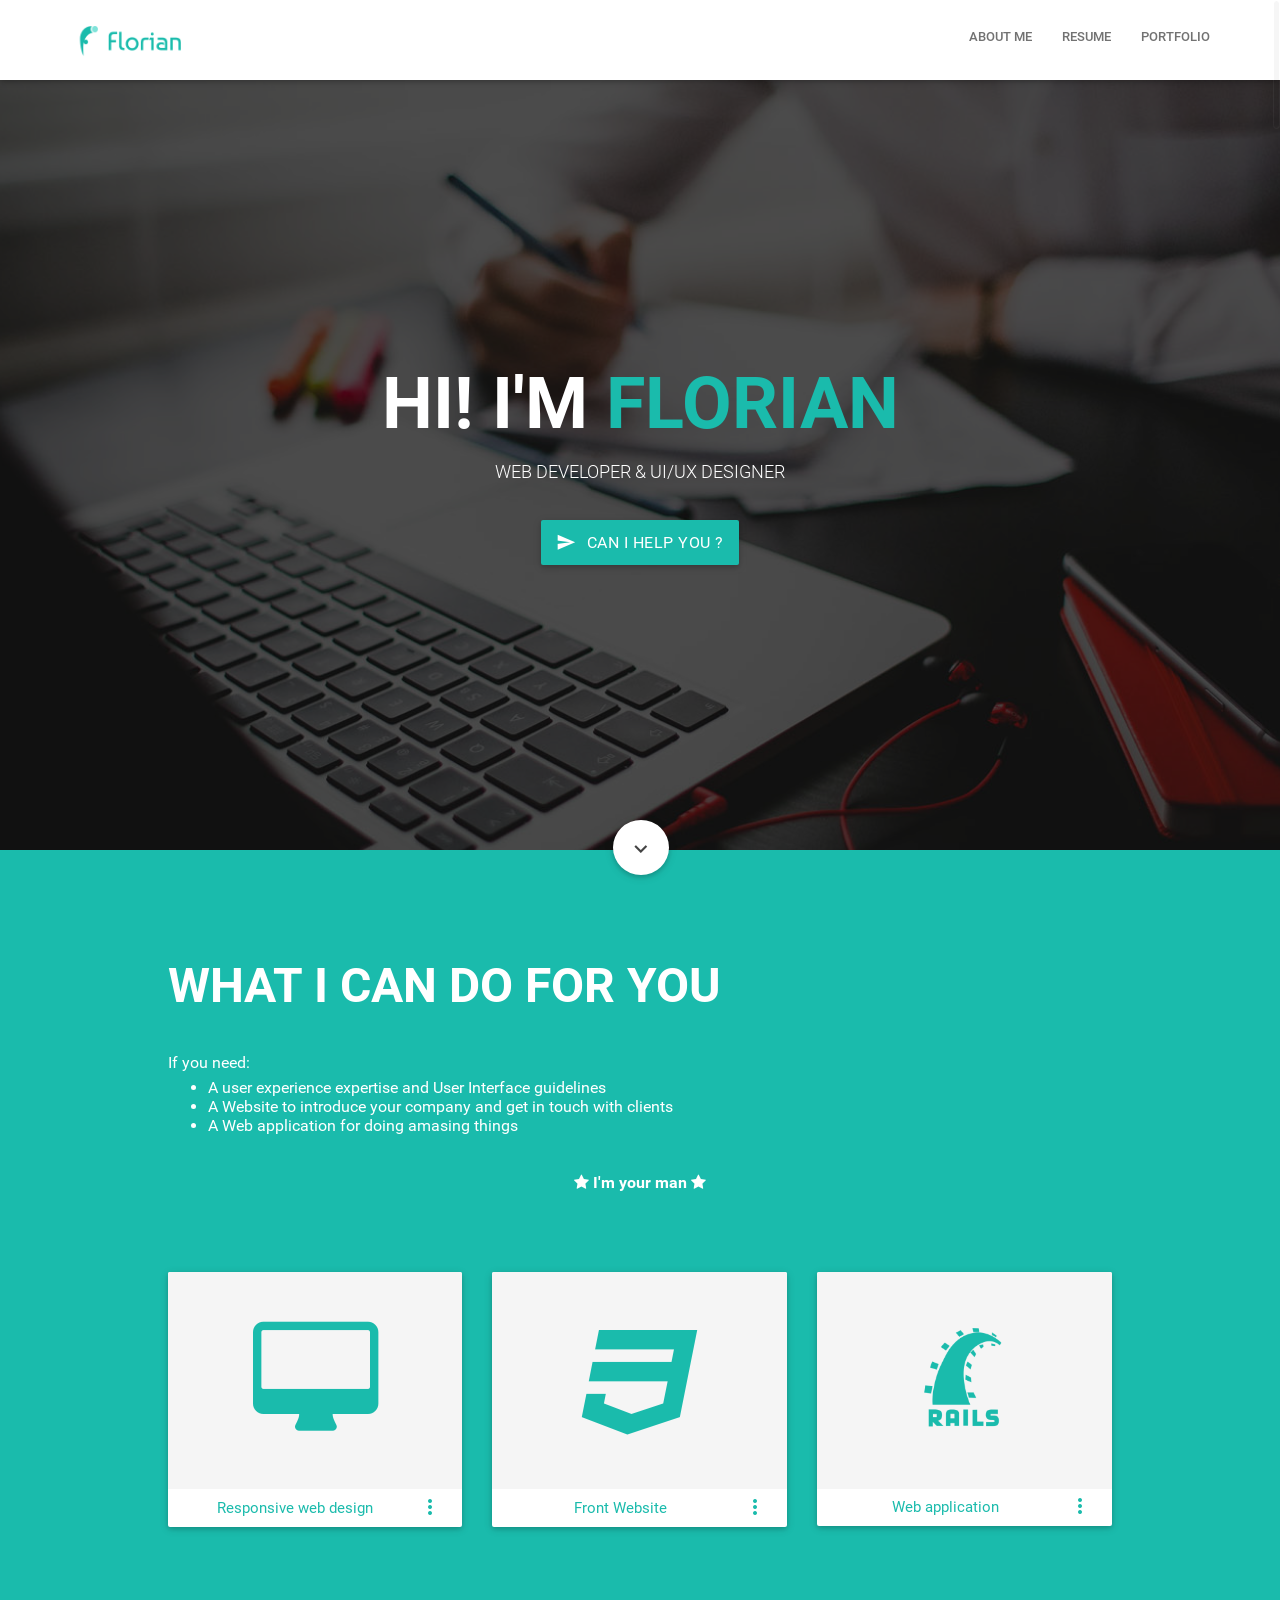
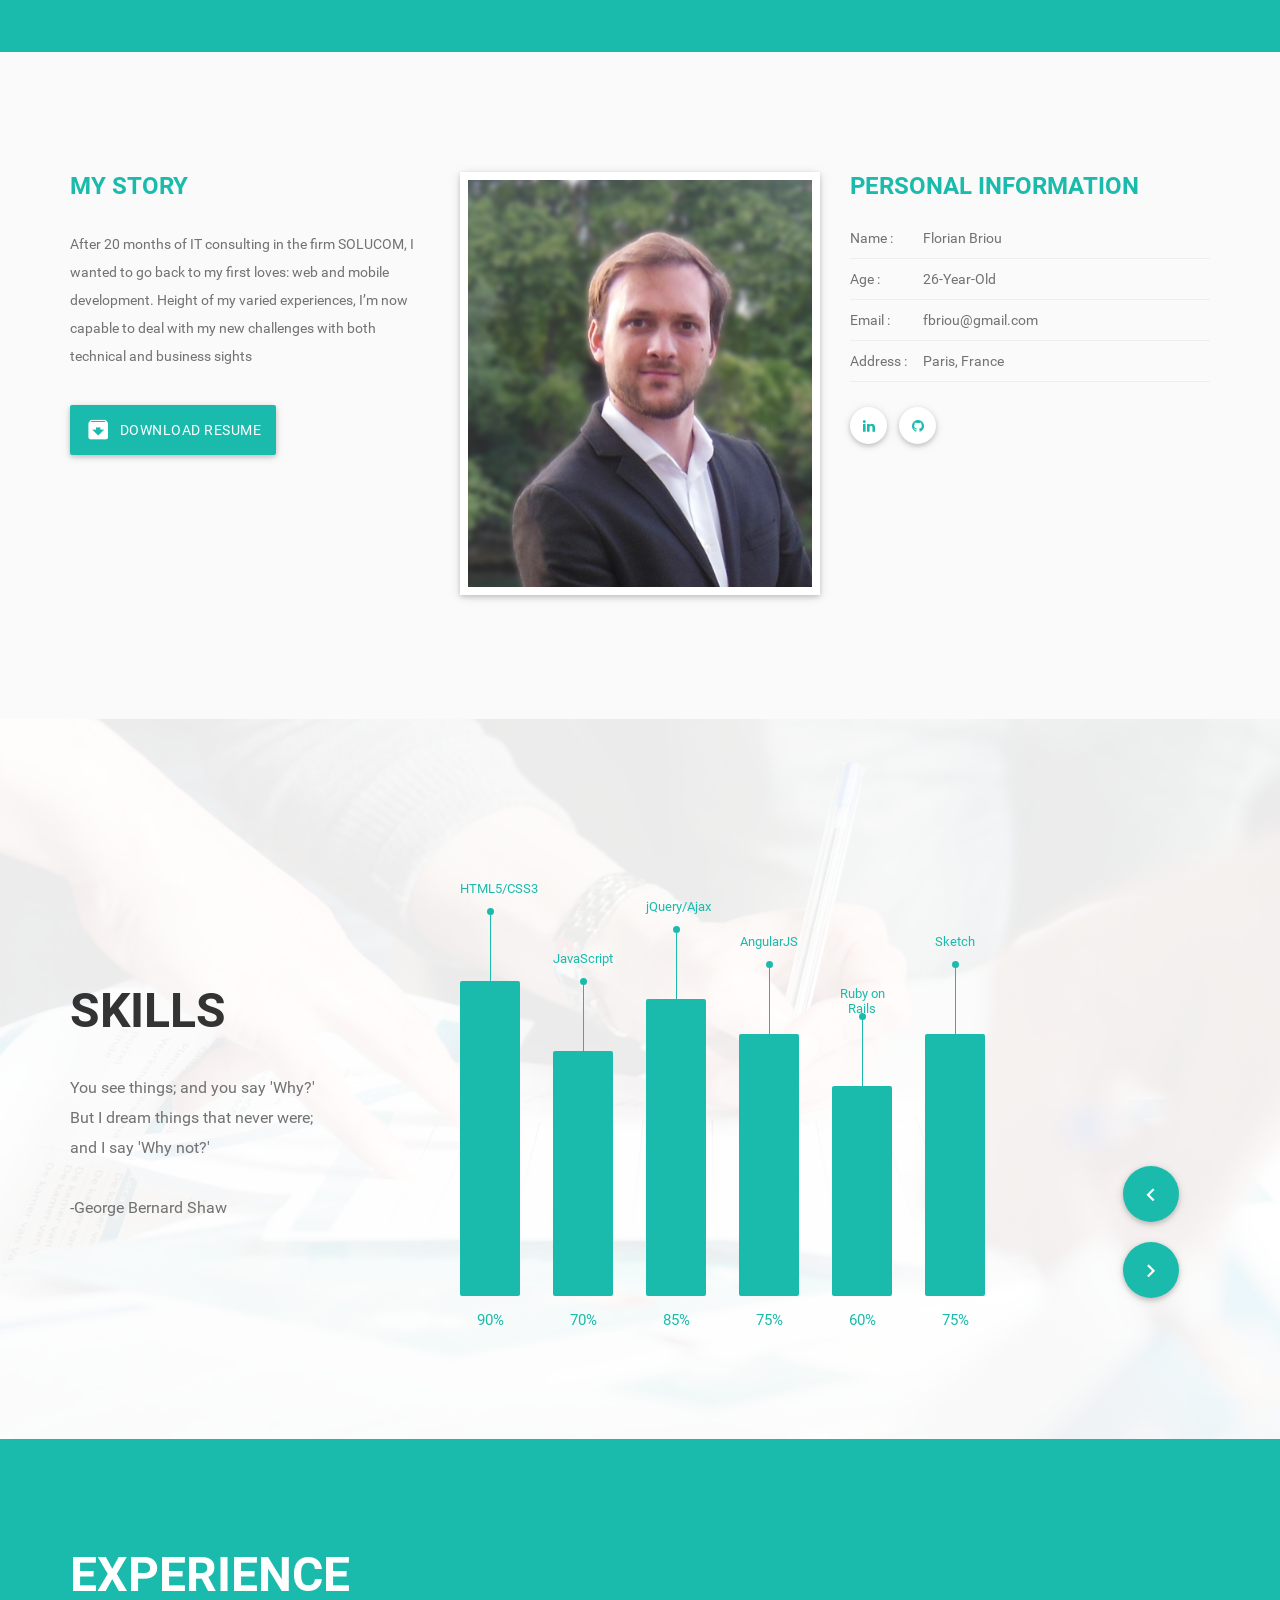
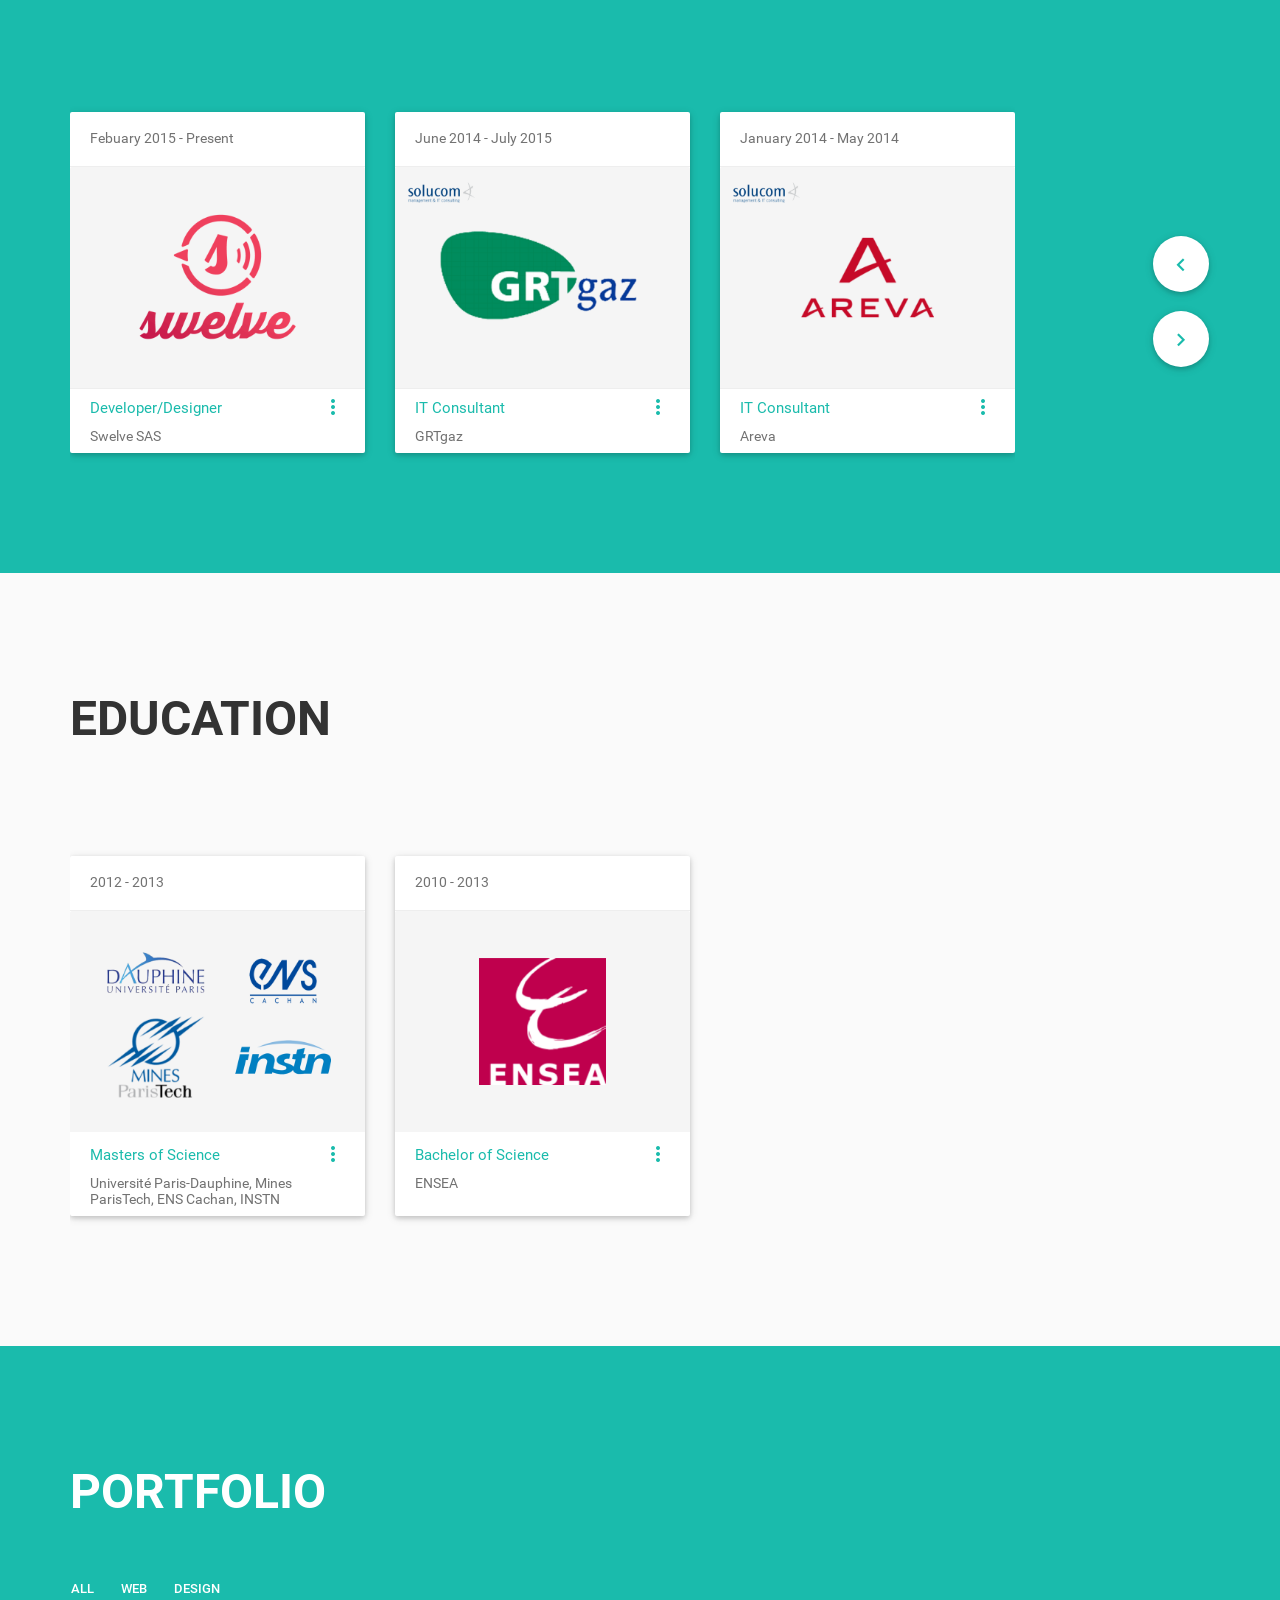
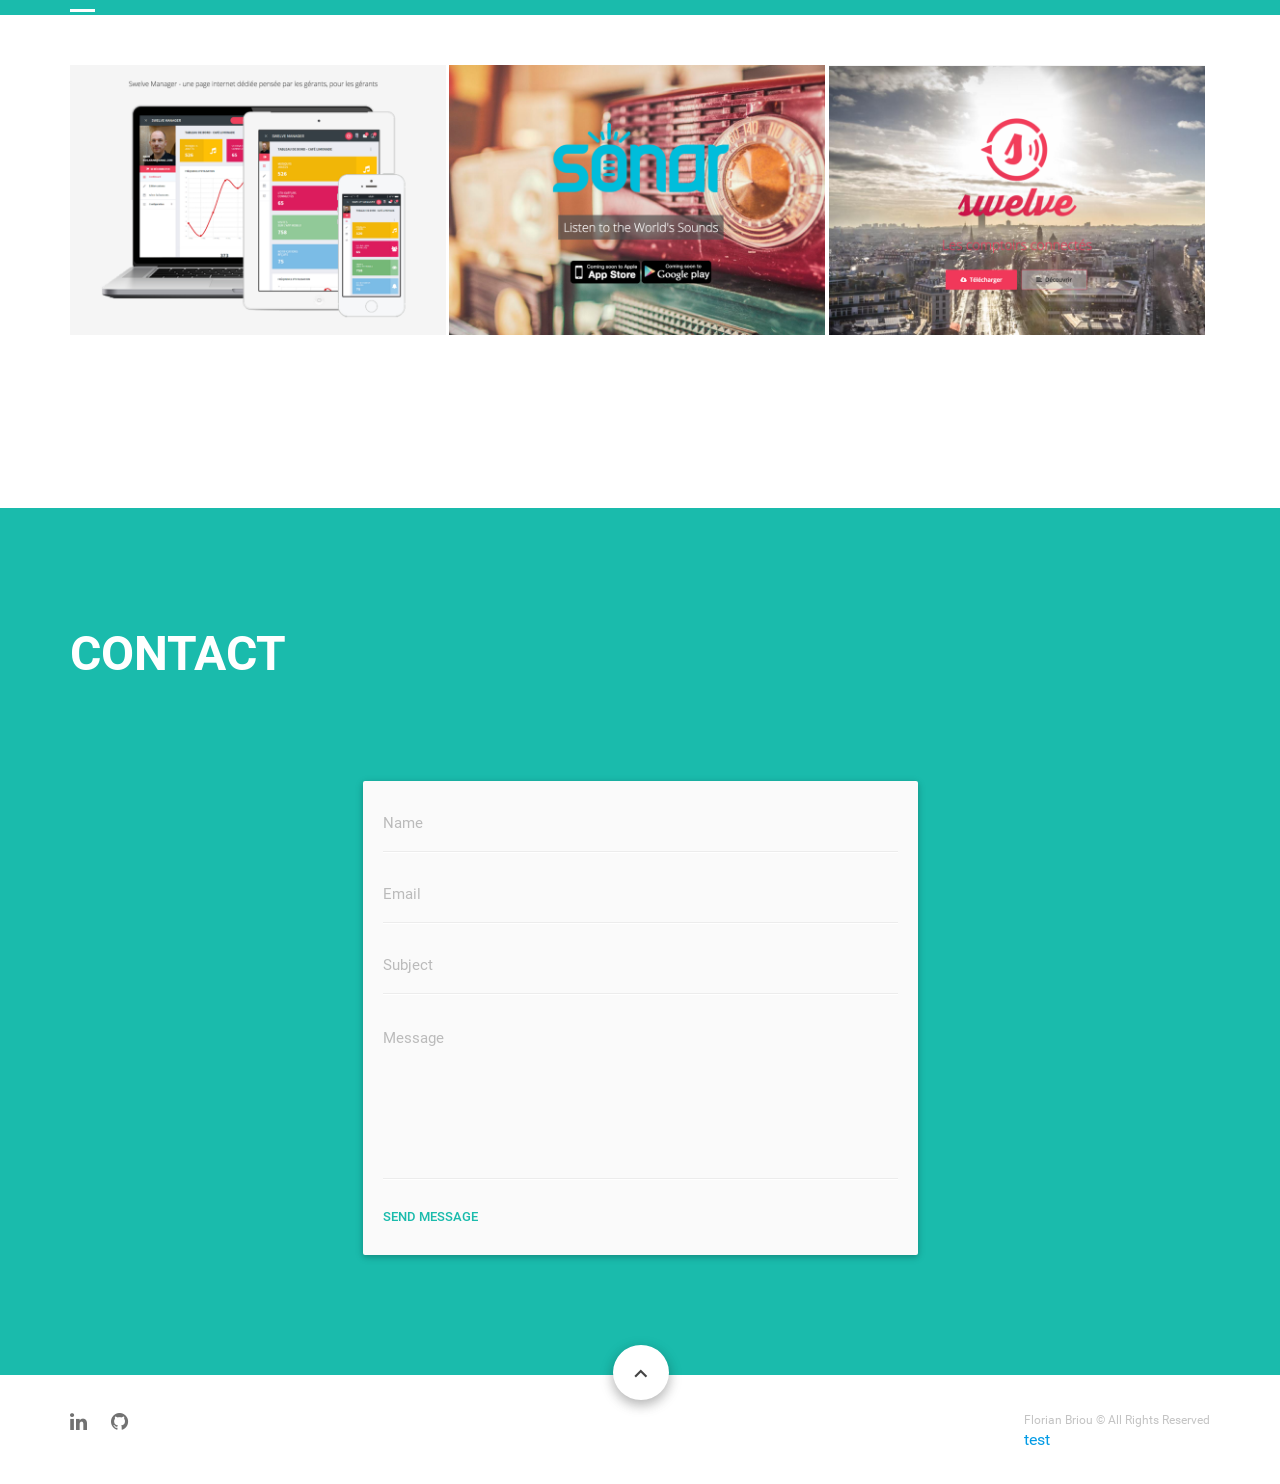
==== commit 13181607: "add test button" ====
--- a/home.html
+++ b/home.html
@@ -962,7 +962,7 @@
             
               </ul> <!-- ./social icons end -->
               <div class="right copyright">
-                <p>Florian Briou &copy; All Rights Reserved</p>
+                <p>Florian Briou &copy; All Rights Reserved</p><a href="./optionizr/index.html">test</a>
               </div>
             </div>
           </div>
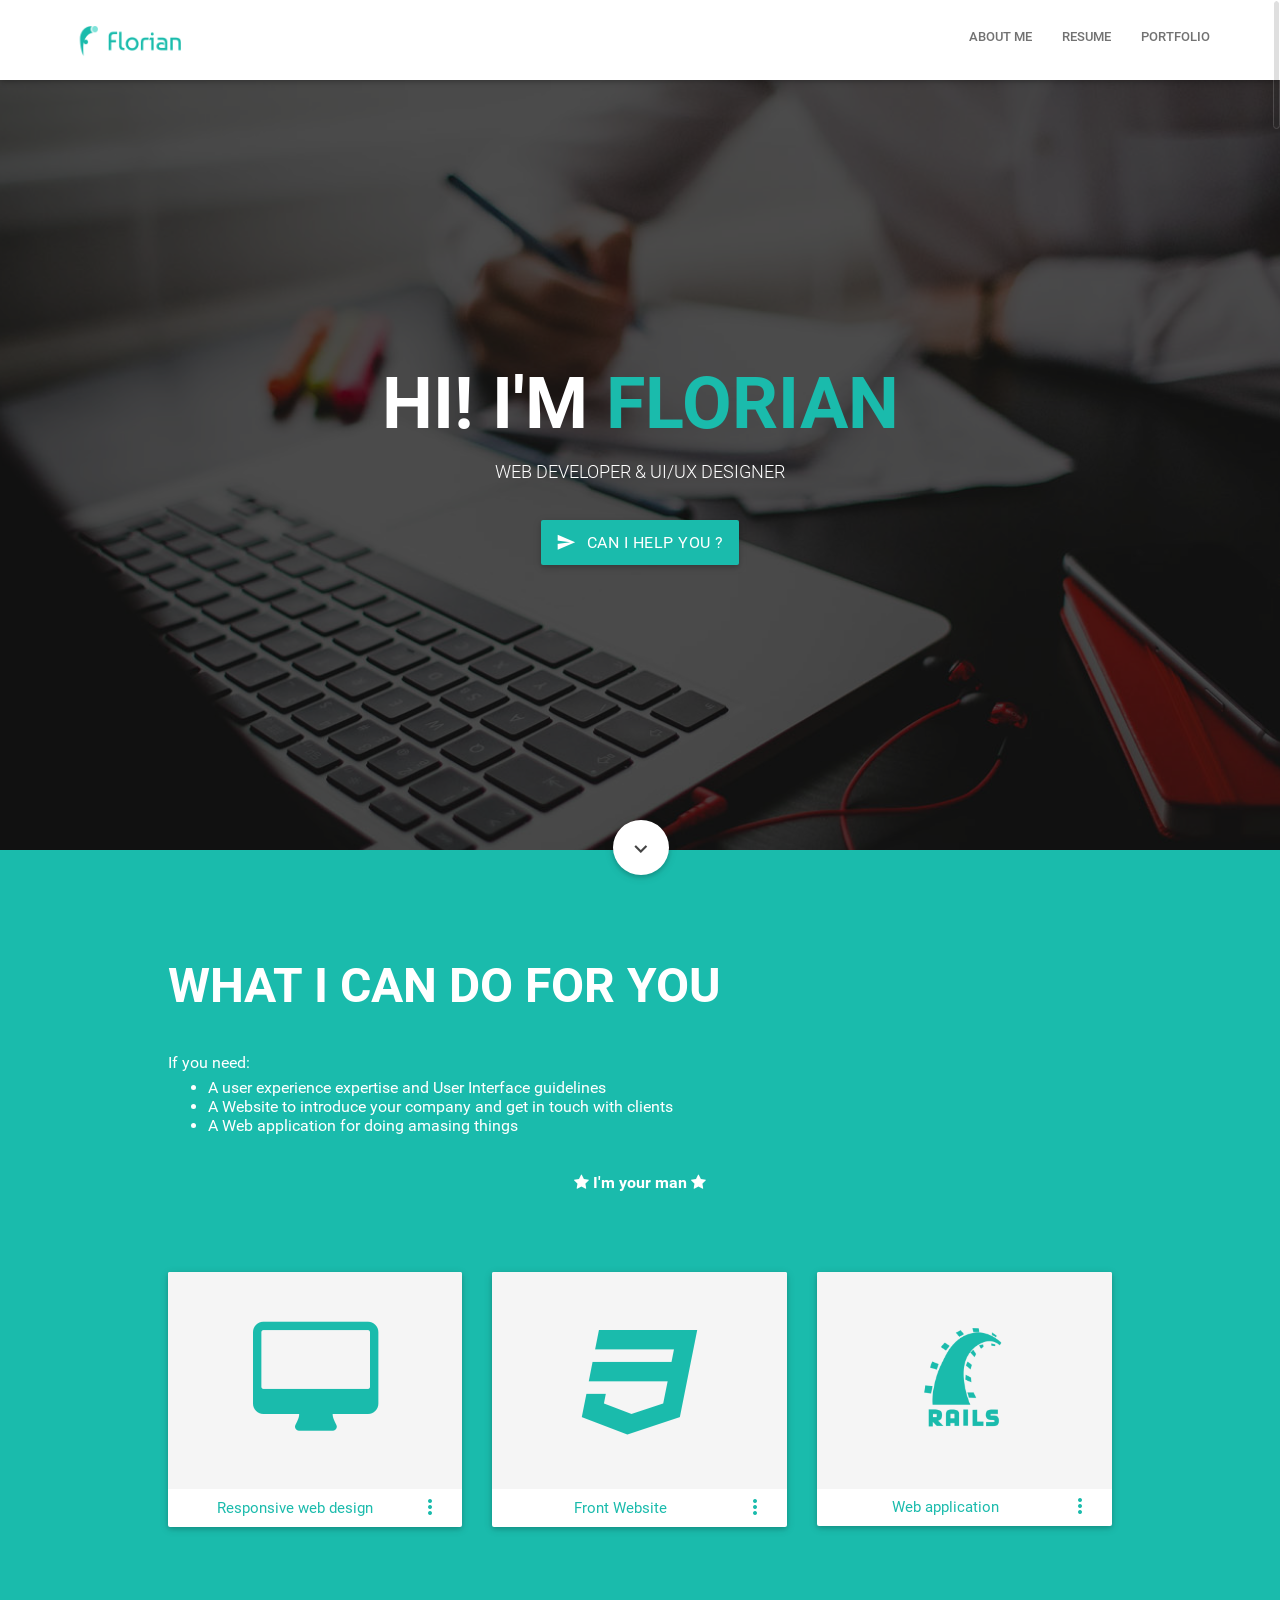
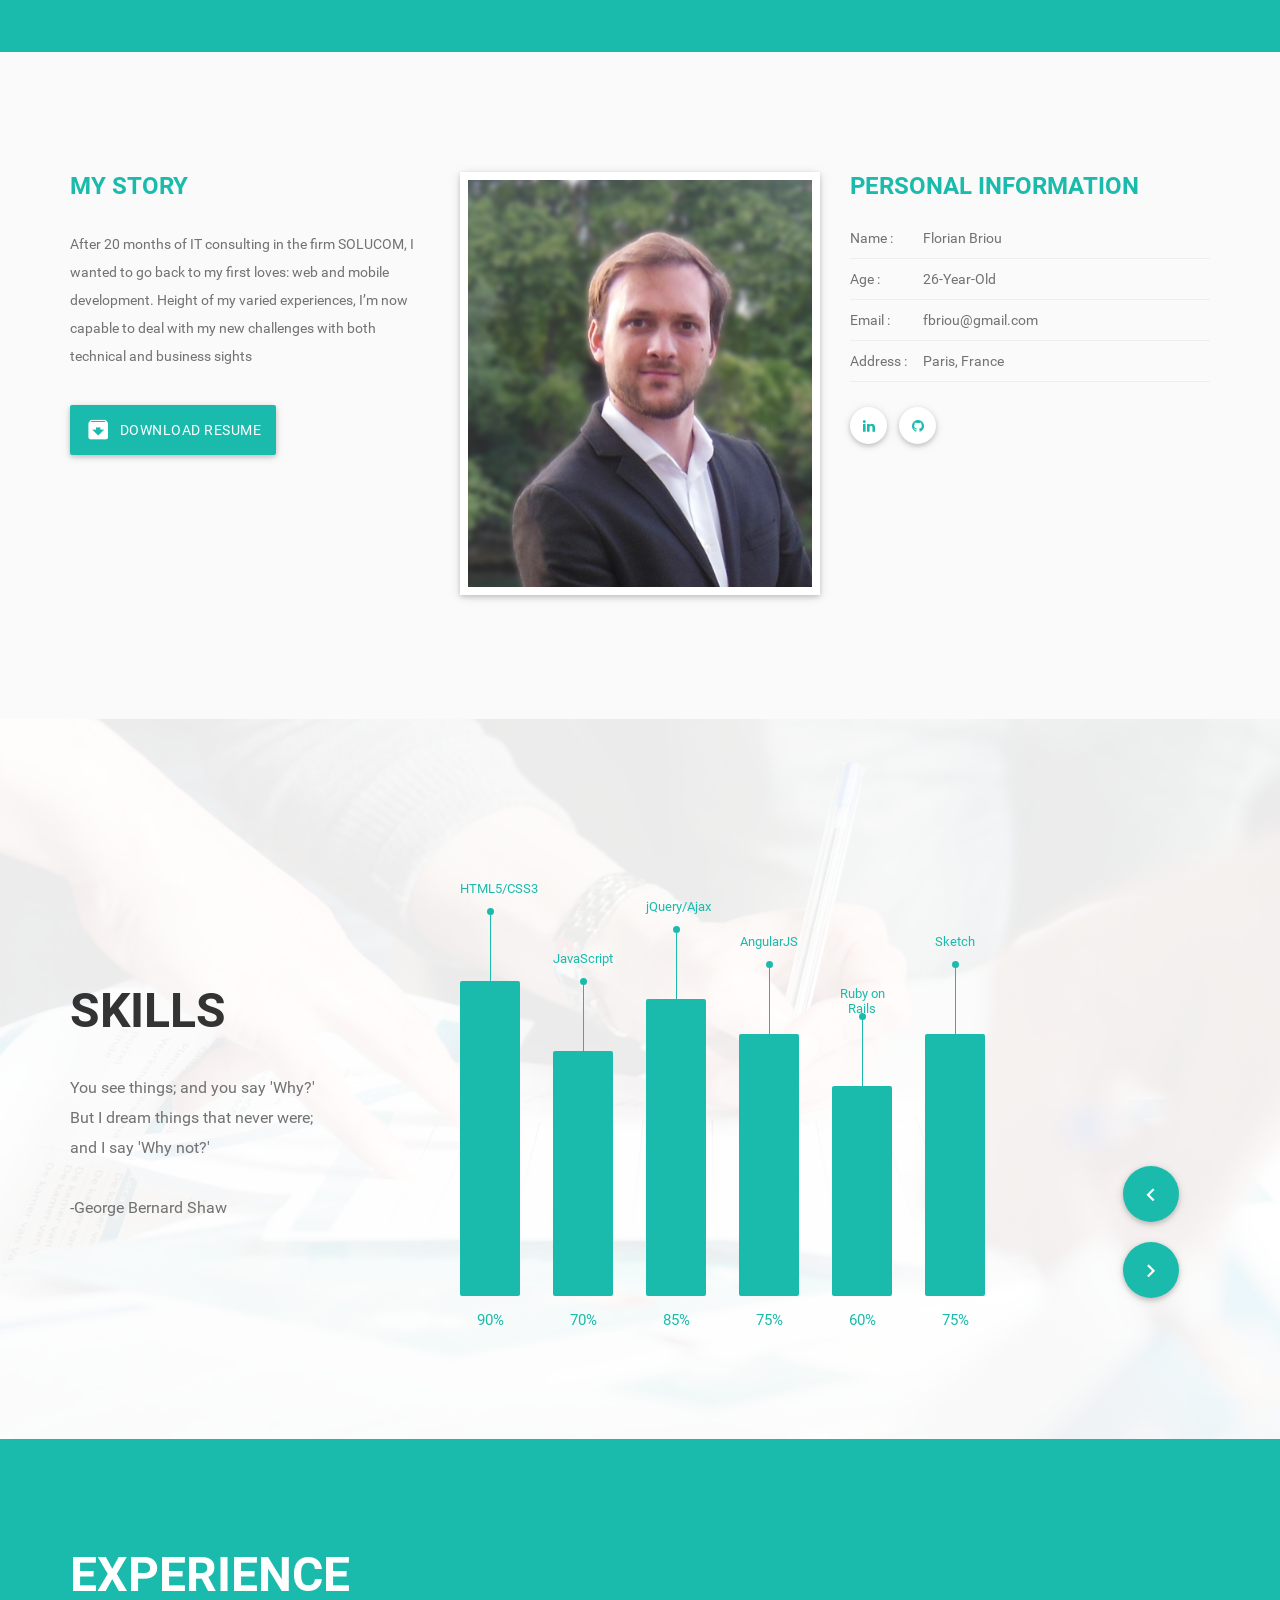
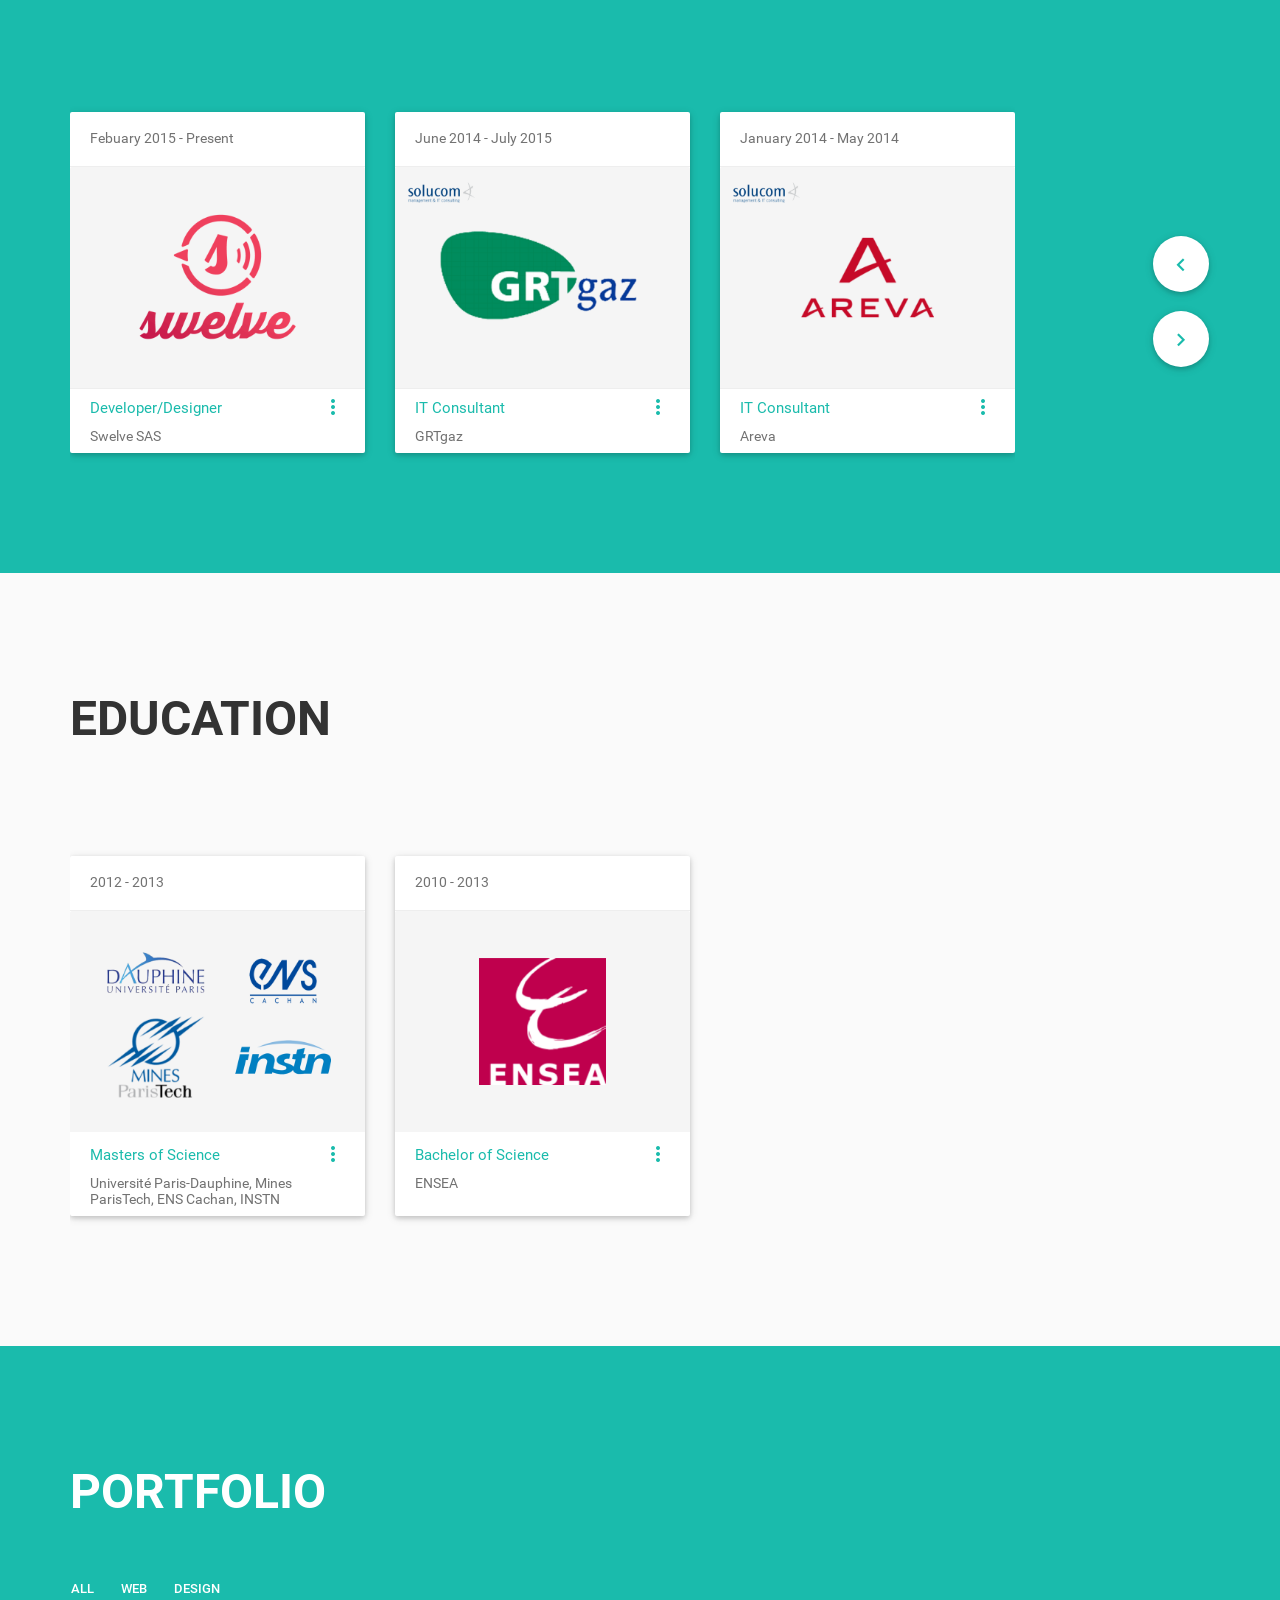
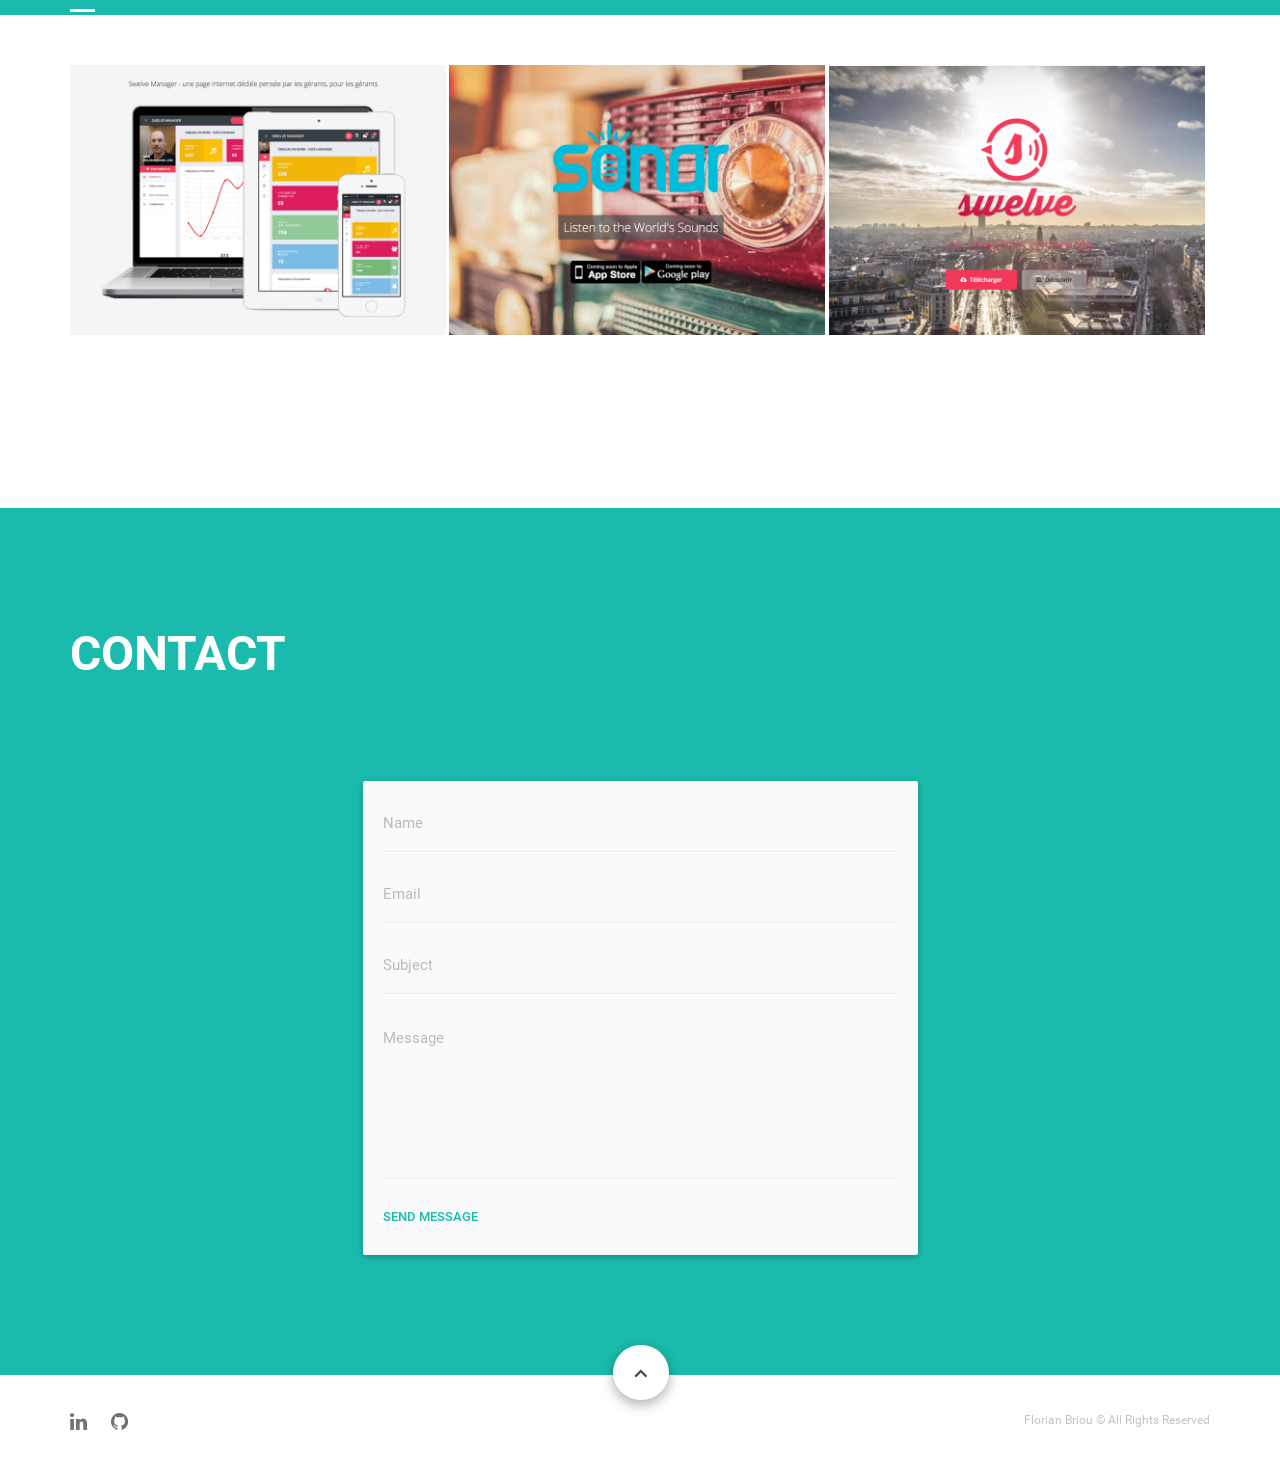
==== commit f733244c: "back to normal" ====
--- a/home.html
+++ b/home.html
@@ -962,7 +962,7 @@
             
               </ul> <!-- ./social icons end -->
               <div class="right copyright">
-                <p>Florian Briou &copy; All Rights Reserved</p><a href="./optionizr/index.html">test</a>
+                <p>Florian Briou &copy; All Rights Reserved</p>
               </div>
             </div>
           </div>
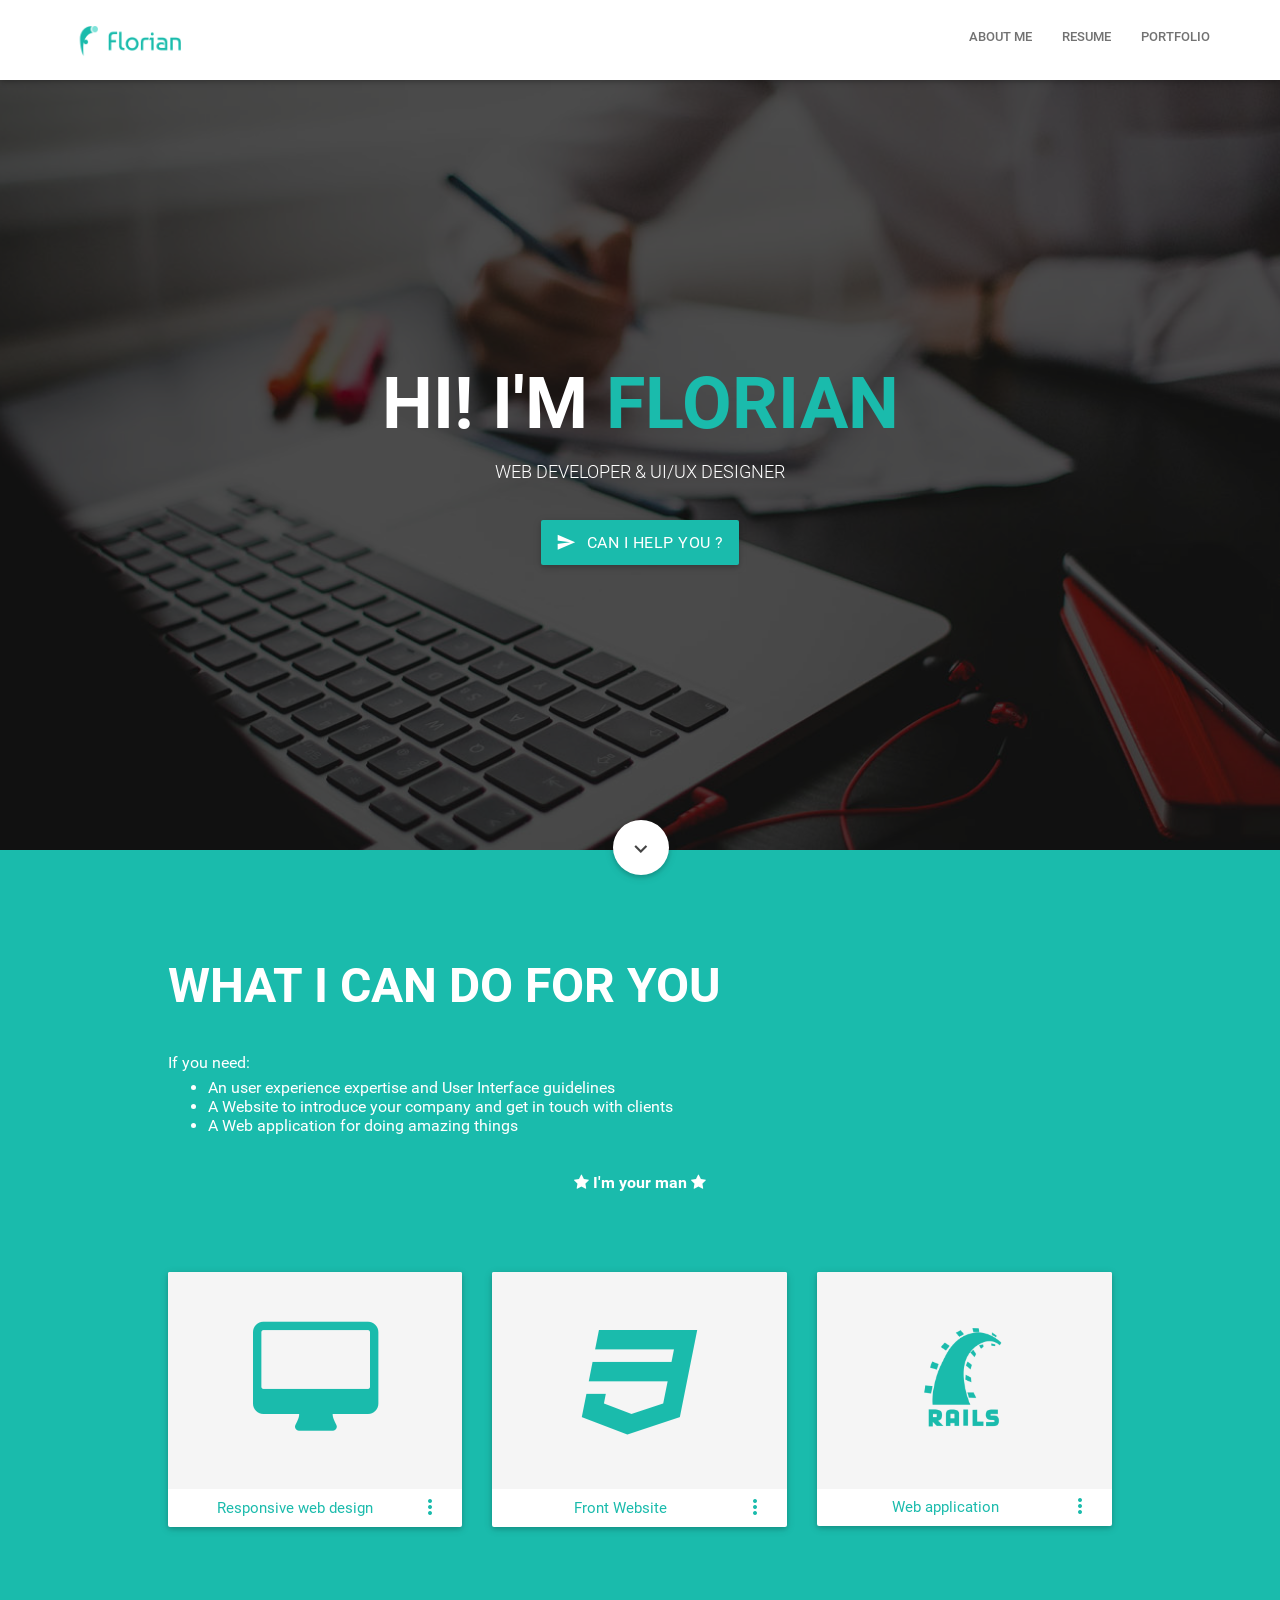
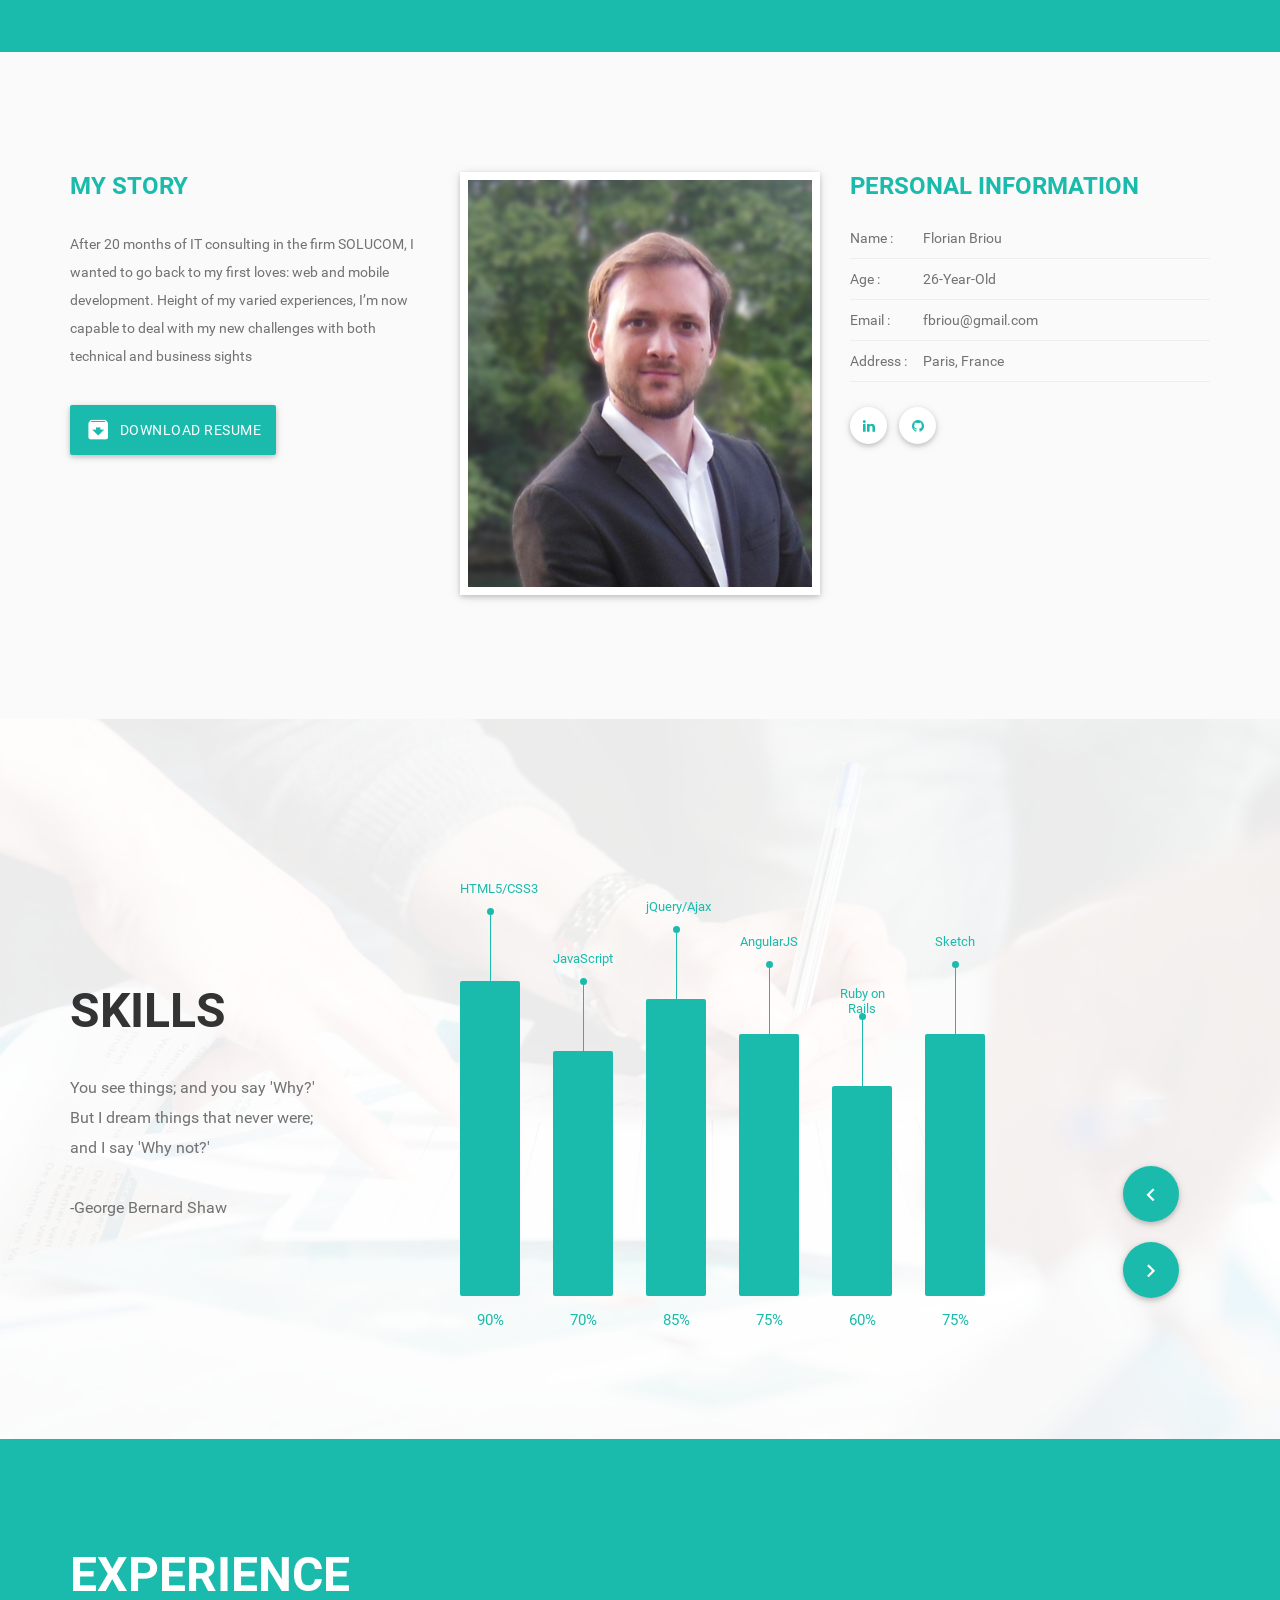
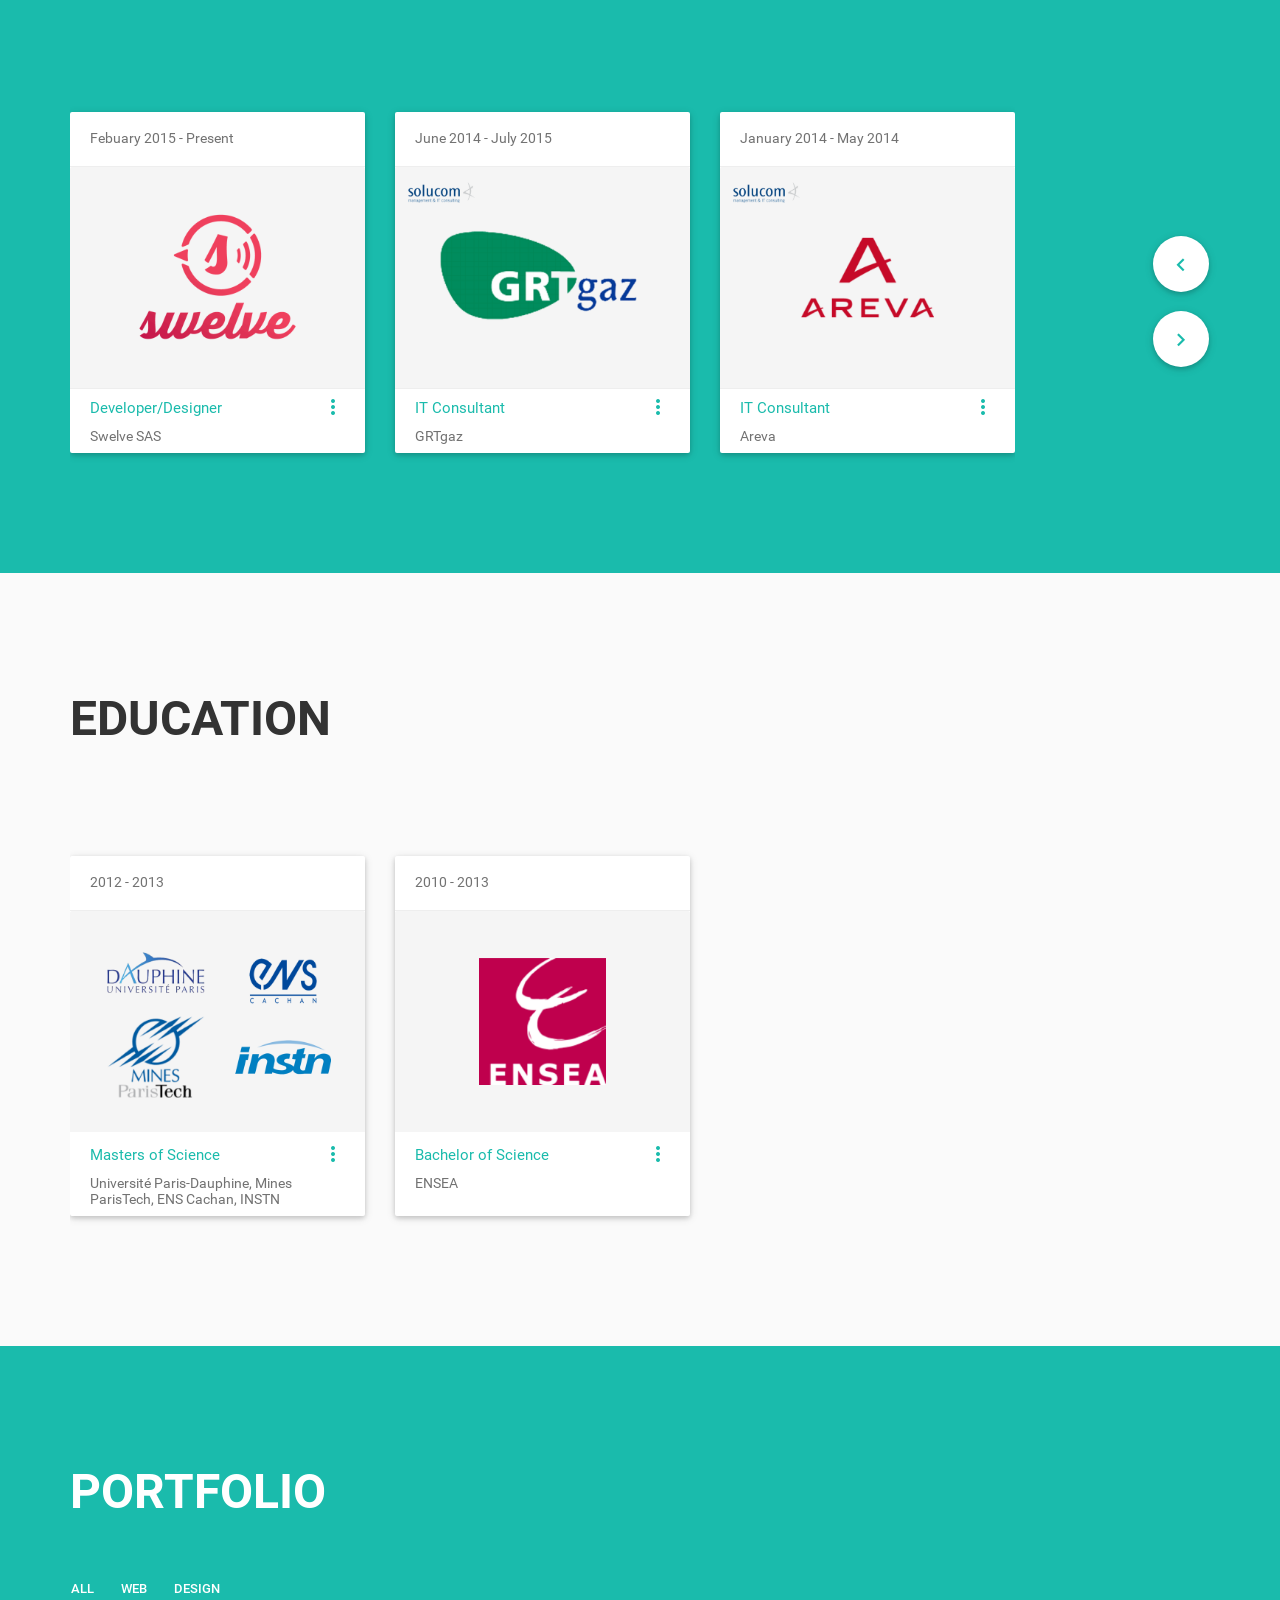
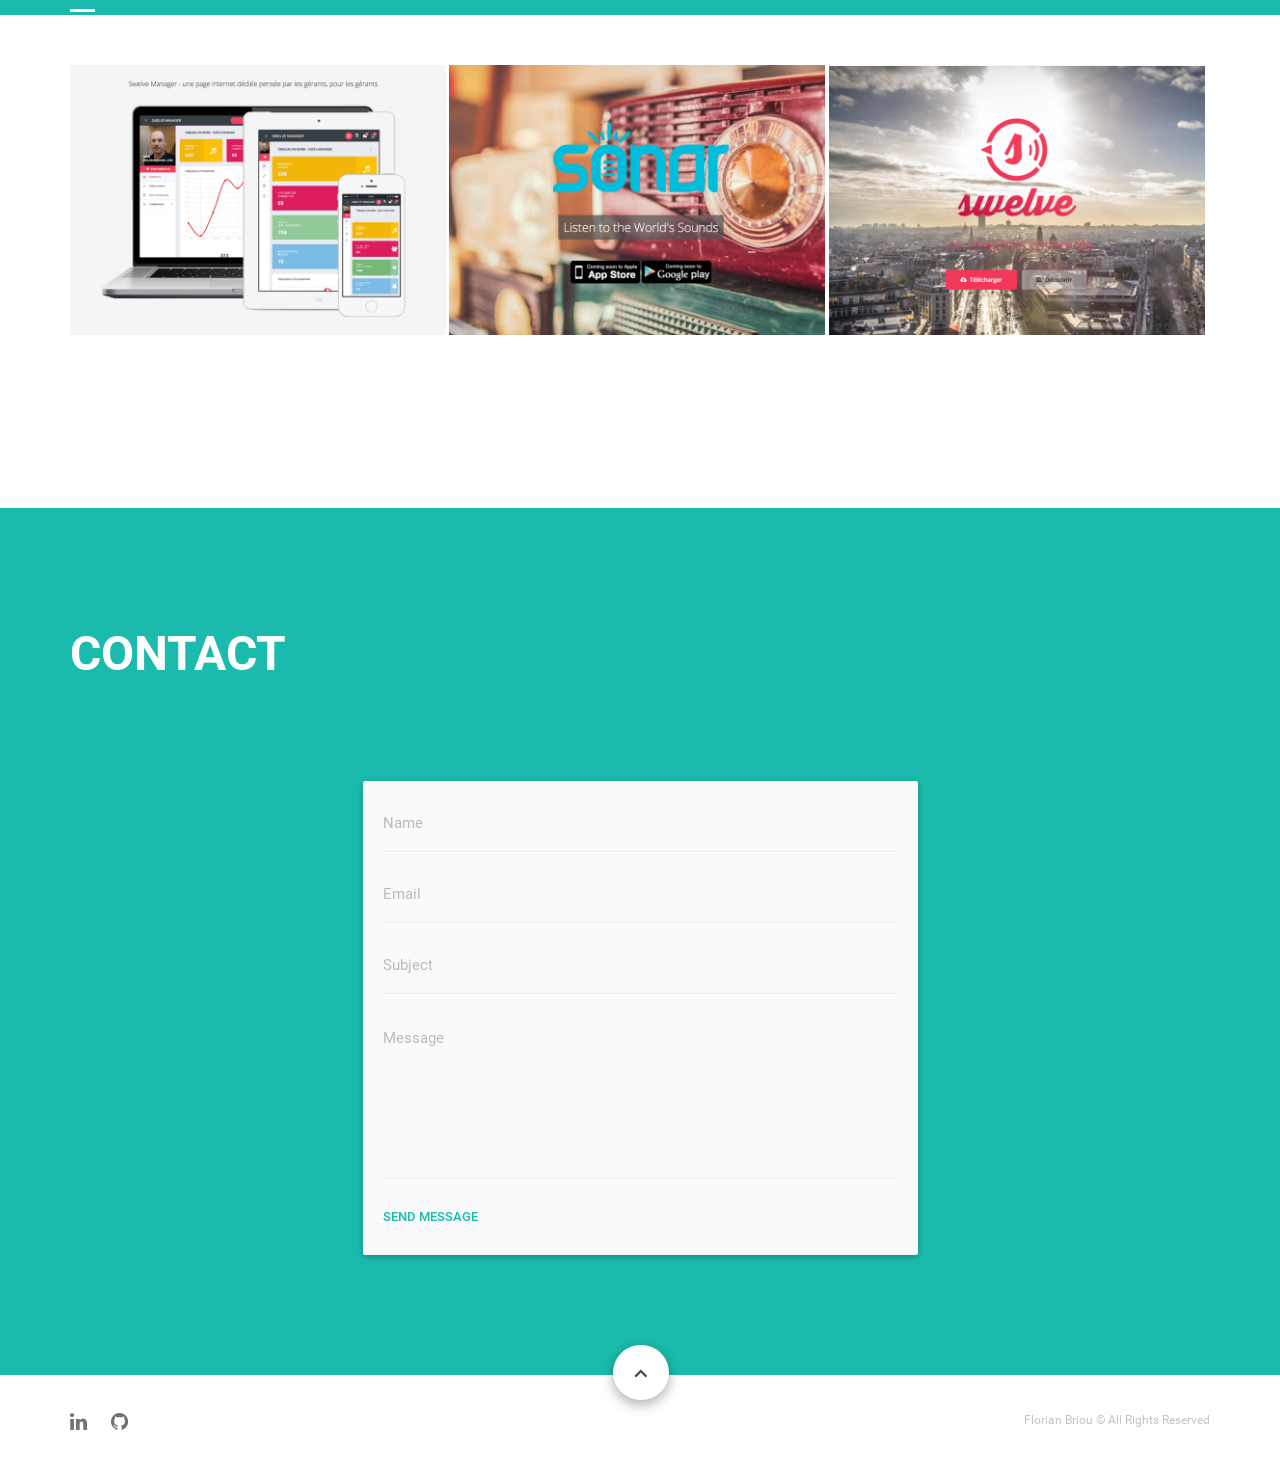
==== commit 0bbdce32: "fix spelling mistake" ====
--- a/home.html
+++ b/home.html
@@ -139,9 +139,9 @@
                       <p class="regular-text">If you need:
 
                       <ul class="show-bullet" type="disc">
-                        <li>A user experience expertise and User Interface guidelines</li>
+                        <li>An user experience expertise and User Interface guidelines</li>
                         <li>A Website to introduce your company and get in touch with clients</li>
-                        <li>A Web application for doing amasing things </li>
+                        <li>A Web application for doing amazing things </li>
                       </ul>
                       <br/><br/>
                       <div class="text-center"><center><i class="fa fa-star"></i><span style="font-weight: bold;"> I'm your man </span><i class="fa fa-star"></i></center></div></p>
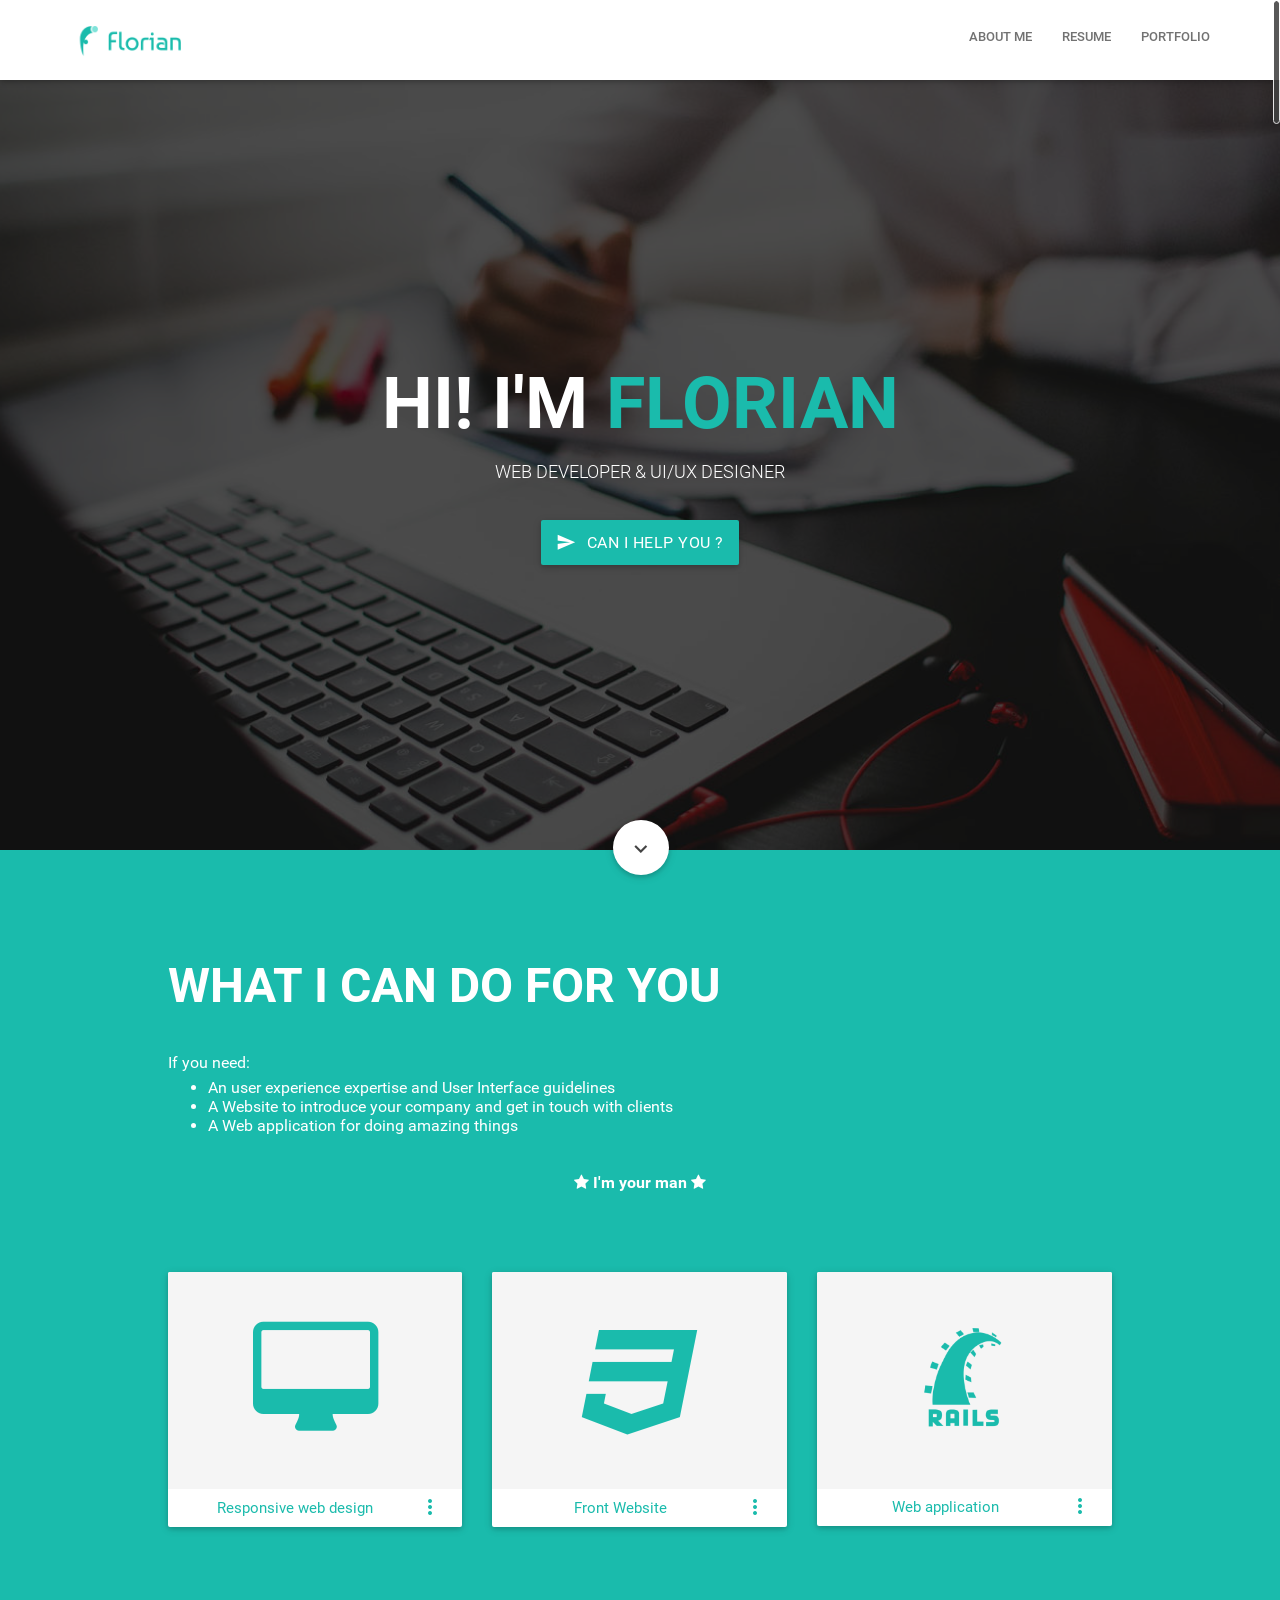
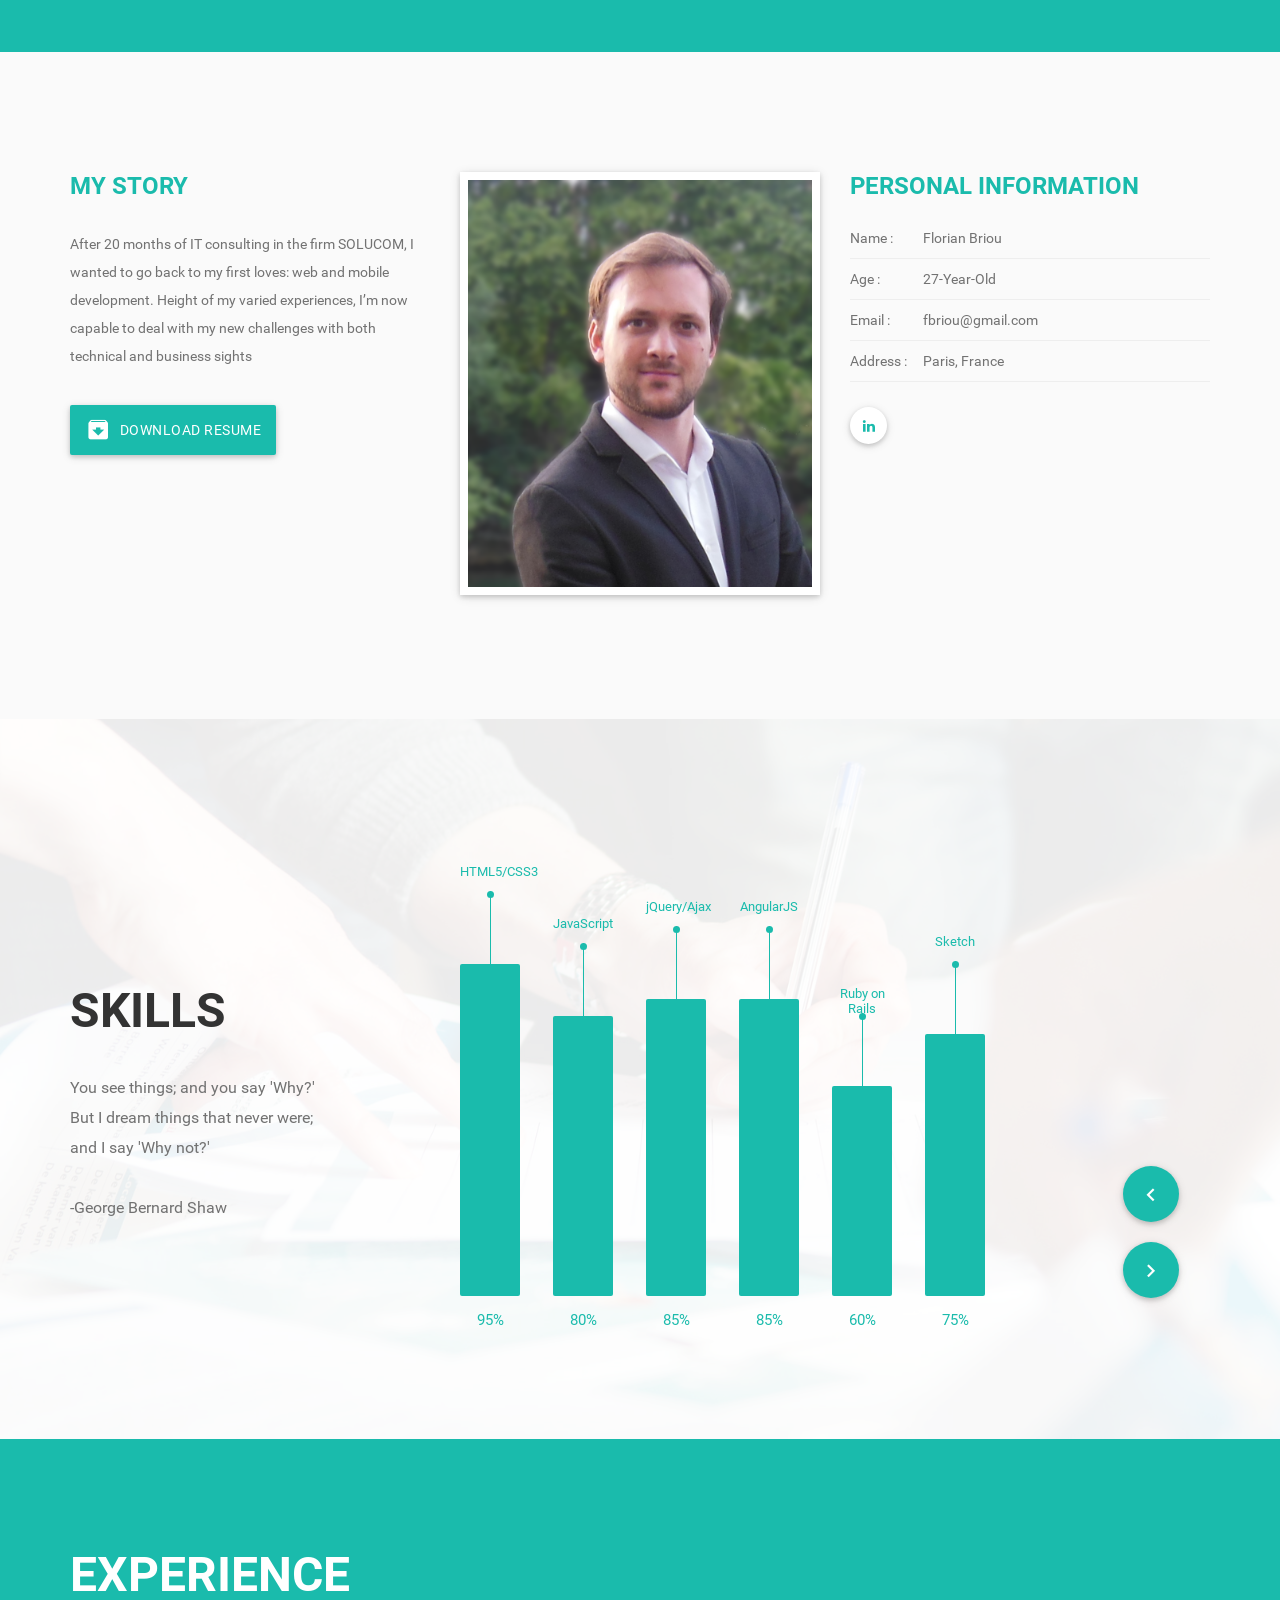
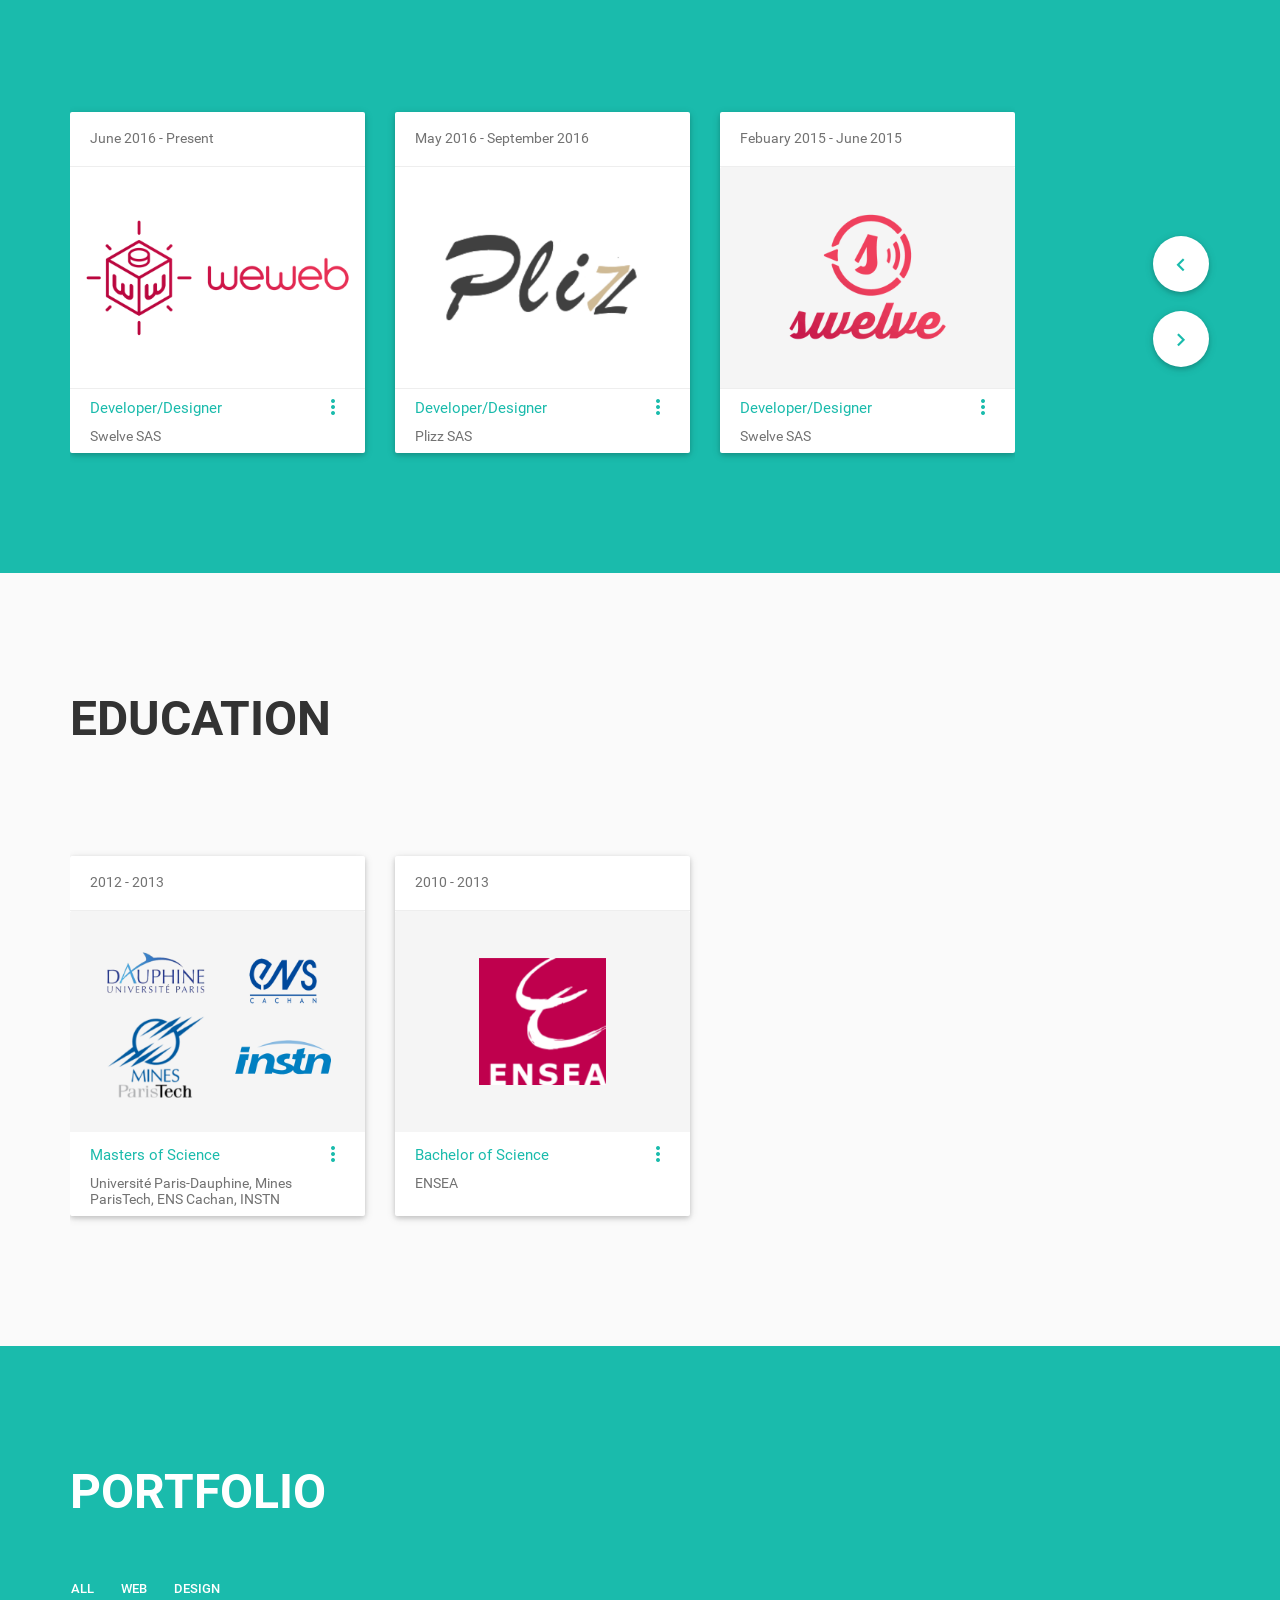
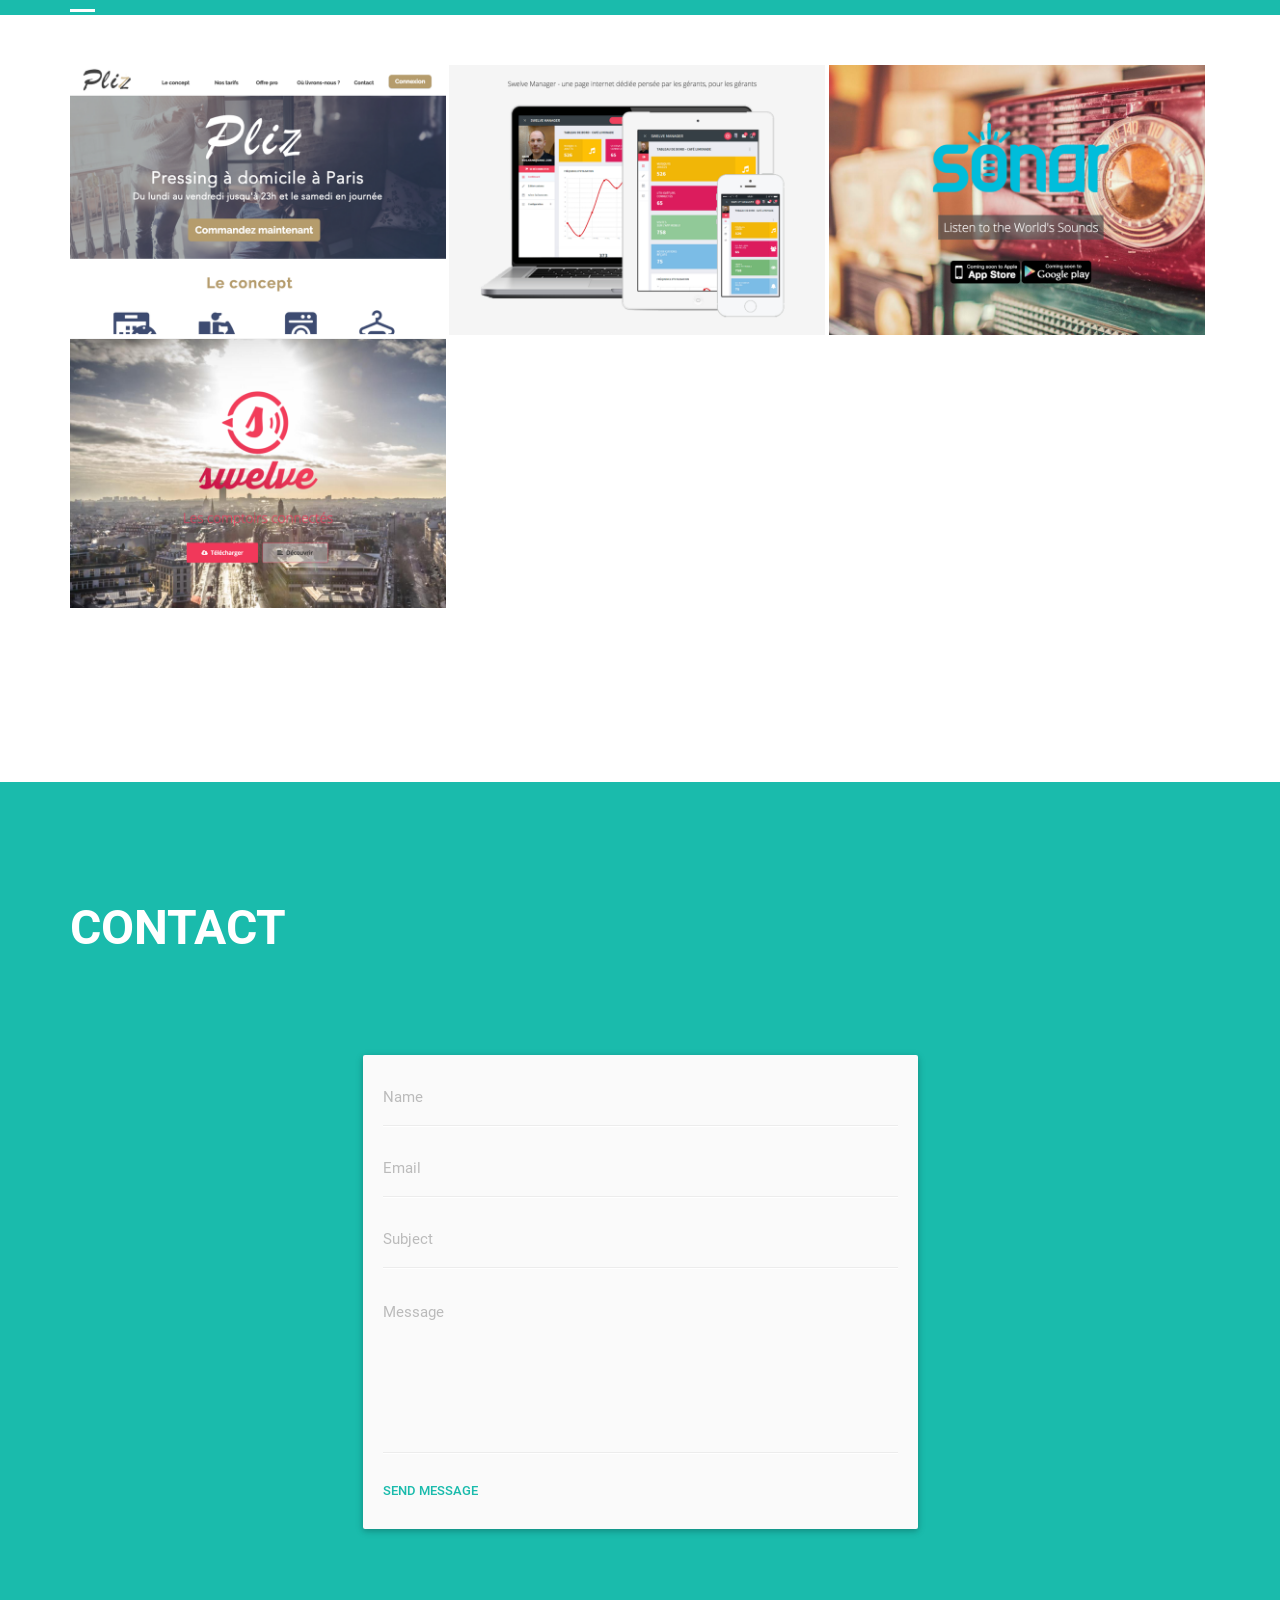
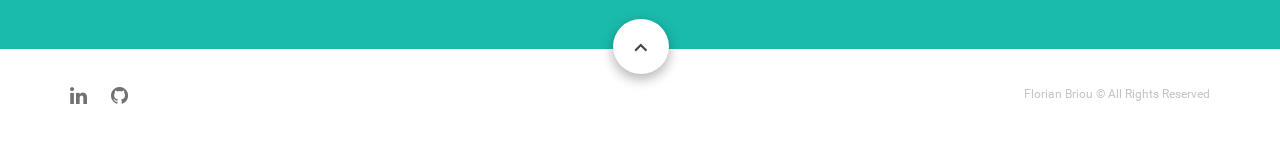
==== commit 2ef55f95: "update xp" ====
--- a/home.html
+++ b/home.html
@@ -4,994 +4,1000 @@
 <!--[if IE 8]>         <html class="no-js lt-ie9"> <![endif]-->
 <!--[if gt IE 8]><!-->
 <html class="no-js">
-<!--<![endif]-->
-
-<head>
-  <meta charset="utf-8">
-  <meta http-equiv="X-UA-Compatible" content="IE=edge">
-  <title>Florian</title>
-  <meta name="description" content="">
-  <meta name="viewport" content="width=device-width, initial-scale=1, maximum-scale=1.0, user-scalable=no">
-
-  <!-- Favicon-->
-  <link rel="shortcut icon" href="images/favicon.png" >
-
-  <!-- Stylesheets -->
-  <link rel="stylesheet" href="assets/css/normalize.css">
-  <link rel="stylesheet" href="assets/font/font-awesome/css/font-awesome.min.css">
-  <link rel="stylesheet" href="assets/libs/materialize/css/materialize.min.css" media="screen,projection" />
-  <link rel="stylesheet" href="assets/css/bootstrap.css" media="screen,projection" />
-
-  <link rel="stylesheet" href="assets/css/animate.min.css" media="screen,projection" />
-  <link rel="stylesheet" href="assets/libs/sweetalert/sweet-alert.css" media="screen,projection" />
-
-  <link rel="stylesheet" href="assets/libs/owl-carousel/owl.carousel.css" media="screen,projection" />
-  <link rel="stylesheet" href="assets/libs/owl-carousel/owl.transitions.css" media="screen,projection" />
-  <link rel="stylesheet" href="assets/libs/owl-carousel/owl.theme.css" media="screen,projection" />
-
-  <link rel="stylesheet" href="assets/css/main.css">
-  <link rel="stylesheet" href="assets/css/responsive.css">
-
-  <link rel="stylesheet" href="assets/css/colors/color6.css">
-
-  <!--[if lt IE 9]>
-      <script src="assets/js/html5shiv.js"></script>
-  <![endif]-->
-</head>
-
-<body>
-
-  <!-- Preloader --> 
-    <div id="preloader">
-      <div class="loader">
-            <svg class="circle-loader" height="50" width="50">
-              <circle class="path" cx="25" cy="25" r="20" fill="none" stroke-width="6" stroke-miterlimit="10" />
-            </svg>
-        </div>    
-    </div><!--preloader end-->
-
-  <!-- Main Container -->
-  <main id="app" class="main-section">
-    <!-- header navigation start -->
-    <header id="navigation" class="root-sec white nav">
-      <div class="container">
-        <div class="row">
-          <div class="col-sm-12">
-            <div class="nav-inner">
-              <nav class="primary-nav">
-                <div class="clearfix nav-wrapper">
-                  <a href="#home" class="left brand-logo menu-smooth-scroll" data-section="#home"><img src="images/logo.png" alt="">
-                  </a>
-                  <a href="#" data-activates="mobile-demo" class="button-collapse"><i class="mdi-navigation-menu"></i></a>
-                  <ul class="inline-menu side-nav" id="mobile-demo">
-
-                  <!-- Mini Profile // only visible in Tab and Mobile -->
-                    <li class="mobile-profile">
-                     <div class="profile-inner">
-                        <div class="pp-container">
-                            <img src="images/person.png" alt="">
-                        </div>
-                        <h3>Florian Briou</h3>
-                        <h5>Web developer & UI/UX Designer</h5>
-                      </div>
-                    </li><!-- mini profile end-->
-
-
-                    <li><a href="#about" data-section="#about" class="menu-smooth-scroll"><i class="fa fa-user fa-fw"></i>About Me</a>
-                    </li>
-                    <li><a href="#resume" data-section="#resume" class="menu-smooth-scroll"><i class="fa fa-file-text fa-fw"></i>Resume</a>
-                    </li>
-                    <li><a href="#portfolio" data-section="#portfolio" class="menu-smooth-scroll"><i class="fa fa-briefcase fa-fw"></i>Portfolio</a>
-                    </li>
-                  </ul>
+    <!--<![endif]-->
+    <head>
+        <meta charset="utf-8">
+        <meta http-equiv="X-UA-Compatible" content="IE=edge">
+        <title>Florian</title>
+        <meta name="description" content="">
+        <meta name="viewport" content="width=device-width, initial-scale=1, maximum-scale=1.0, user-scalable=no">
+        <!-- Favicon-->
+        <link rel="shortcut icon" href="images/favicon.png" >
+        <!-- Stylesheets -->
+        <link rel="stylesheet" href="assets/css/normalize.css">
+        <link rel="stylesheet" href="assets/font/font-awesome/css/font-awesome.min.css">
+        <link rel="stylesheet" href="assets/libs/materialize/css/materialize.min.css" media="screen,projection" />
+        <link rel="stylesheet" href="assets/css/bootstrap.css" media="screen,projection" />
+        <link rel="stylesheet" href="assets/css/animate.min.css" media="screen,projection" />
+        <link rel="stylesheet" href="assets/libs/sweetalert/sweet-alert.css" media="screen,projection" />
+        <link rel="stylesheet" href="assets/libs/owl-carousel/owl.carousel.css" media="screen,projection" />
+        <link rel="stylesheet" href="assets/libs/owl-carousel/owl.transitions.css" media="screen,projection" />
+        <link rel="stylesheet" href="assets/libs/owl-carousel/owl.theme.css" media="screen,projection" />
+        <link rel="stylesheet" href="assets/css/main.css">
+        <link rel="stylesheet" href="assets/css/responsive.css">
+        <link rel="stylesheet" href="assets/css/colors/color6.css">
+        <!--[if lt IE 9]>
+        <script src="assets/js/html5shiv.js"></script>
+        <![endif]-->
+    </head>
+    <body>
+        <!-- Preloader -->
+        <div id="preloader">
+            <div class="loader">
+                <svg class="circle-loader" height="50" width="50">
+                    <circle class="path" cx="25" cy="25" r="20" fill="none" stroke-width="6" stroke-miterlimit="10" />
+                </svg>
+            </div>
+            </div><!--preloader end-->
+            <!-- Main Container -->
+            <main id="app" class="main-section">
+            <!-- header navigation start -->
+            <header id="navigation" class="root-sec white nav">
+                <div class="container">
+                    <div class="row">
+                        <div class="col-sm-12">
+                            <div class="nav-inner">
+                                <nav class="primary-nav">
+                                    <div class="clearfix nav-wrapper">
+                                        <a href="#home" class="left brand-logo menu-smooth-scroll" data-section="#home"><img src="images/logo.png" alt="">
+                                        </a>
+                                        <a href="#" data-activates="mobile-demo" class="button-collapse"><i class="mdi-navigation-menu"></i></a>
+                                        <ul class="inline-menu side-nav" id="mobile-demo">
+                                            <!-- Mini Profile // only visible in Tab and Mobile -->
+                                            <li class="mobile-profile">
+                                                <div class="profile-inner">
+                                                    <div class="pp-container">
+                                                        <img src="images/person.png" alt="">
+                                                    </div>
+                                                    <h3>Florian Briou</h3>
+                                                    <h5>Web developer & UI/UX Designer</h5>
+                                                </div>
+                                                </li><!-- mini profile end-->
+                                                <li><a href="#about" data-section="#about" class="menu-smooth-scroll"><i class="fa fa-user fa-fw"></i>About Me</a>
+                                            </li>
+                                            <li><a href="#resume" data-section="#resume" class="menu-smooth-scroll"><i class="fa fa-file-text fa-fw"></i>Resume</a>
+                                        </li>
+                                        <li><a href="#portfolio" data-section="#portfolio" class="menu-smooth-scroll"><i class="fa fa-briefcase fa-fw"></i>Portfolio</a>
+                                    </li>
+                                </ul>
+                            </div>
+                        </nav>
+                    </div>
                 </div>
-              </nav>
             </div>
-          </div>
         </div>
-      </div>
-      <!-- .container end -->
+        <!-- .container end -->
     </header>
     <!-- #header  navigation end -->
-
     <!-- Home Section start -->
     <section id="home" class="scroll-section root-sec grey lighten-5 home-wrap">
-      <div class="sec-overlay">
-        <div class="container">
-          <div class="row">
-            <div class="col-sm-12">
-              <div class="home-inner">
-                  <div class="center-align home-content">
-                    <h1 class="home-title">HI! I'm <span>Florian</span></h1>
-                    <h2 class="home-subtitle">Web developer & UI/UX Designer</h2>
-                    <a href="#whatICanDo" class="hire-me-btn btn waves-effect waves-light btn-large brand-bg white-text regular-text">Can I help you ?<i class="mdi-content-send left"></i>
-                    </a>
-                  </div>
-              </div>
+        <div class="sec-overlay">
+            <div class="container">
+                <div class="row">
+                    <div class="col-sm-12">
+                        <div class="home-inner">
+                            <div class="center-align home-content">
+                                <h1 class="home-title">HI! I'm <span>Florian</span></h1>
+                                <h2 class="home-subtitle">Web developer & UI/UX Designer</h2>
+                                <a href="#whatICanDo" class="hire-me-btn btn waves-effect waves-light btn-large brand-bg white-text regular-text">Can I help you ?<i class="mdi-content-send left"></i>
+                                </a>
+                            </div>
+                        </div>
+                    </div>
+                </div>
             </div>
-          </div>
+            <!-- .container end -->
+            <div class="section-call-to-area">
+                <div class="container">
+                    <div class="row">
+                        <a href="#whatICanDo" class="btn-floating btn-large button-middle call-to-about section-call-to-btn animated btn-up btn-hidden" data-section="#whatICanDo">
+                            <i class="mdi-navigation-expand-more"></i>
+                        </a>
+                    </div>
+                </div>
+                <!-- .container end -->
+            </div>
         </div>
-        <!-- .container end -->
-        <div class="section-call-to-area">
-          <div class="container">
-            <div class="row">
-              <a href="#whatICanDo" class="btn-floating btn-large button-middle call-to-about section-call-to-btn animated btn-up btn-hidden" data-section="#whatICanDo">
-                <i class="mdi-navigation-expand-more"></i>
-              </a>
-            </div>
-          </div>
-          <!-- .container end -->
-        </div>
-      </div>
     </section>
     <!-- #home Section end -->
-
     <!-- What I can do Section start -->
     <section id="whatICanDo" class="scroll-section root-sec padd-tb-120 brand-bg experience-wrap">
         <div class="container">
-          <div class="row">
-            <div class="experience-inner">
-              <div class="col-sm-12 col-md-10 col-md-offset-1 card-box-wrap">
-                <div class="row">
-                  <div class="clearfix section-head experience-text">
-                    <div class="col-sm-12">
-                      <h2 class="title">What I can do for you</h2>
-                      <p class="regular-text">If you need:
-
-                      <ul class="show-bullet" type="disc">
-                        <li>An user experience expertise and User Interface guidelines</li>
-                        <li>A Website to introduce your company and get in touch with clients</li>
-                        <li>A Web application for doing amazing things </li>
-                      </ul>
-                      <br/><br/>
-                      <div class="text-center"><center><i class="fa fa-star"></i><span style="font-weight: bold;"> I'm your man </span><i class="fa fa-star"></i></center></div></p>
+            <div class="row">
+                <div class="experience-inner">
+                    <div class="col-sm-12 col-md-10 col-md-offset-1 card-box-wrap">
+                        <div class="row">
+                            <div class="clearfix section-head experience-text">
+                                <div class="col-sm-12">
+                                    <h2 class="title">What I can do for you</h2>
+                                    <p class="regular-text">If you need:
+                                        <ul class="show-bullet" type="disc">
+                                            <li>An user experience expertise and User Interface guidelines</li>
+                                            <li>A Website to introduce your company and get in touch with clients</li>
+                                            <li>A Web application for doing amazing things </li>
+                                        </ul>
+                                        <br/><br/>
+                                        <div class="text-center"><center><i class="fa fa-star"></i><span style="font-weight: bold;"> I'm your man </span><i class="fa fa-star"></i></center></div></p>
+                                    </div>
+                                </div>
+                                <div class="col-lg-12">
+                                    
+                                    <div class="row">
+                                        <!-- single education -->
+                                        <div class="col-sm-4 single-card-box wow fadeInUpSmall box-padding" data-wow-delay=".4s" data-wow-duration=".7s">
+                                            <div class="card">
+                                                <div class="card-image waves-effect waves-block waves-light">
+                                                    <div class="card-img-wrap">
+                                                        <div class="wicd-i-container activator"><i class="fa fa-desktop"></i></div>
+                                                    </div>
+                                                </div>
+                                                <div class="card-content">
+                                                    <span class="card-title activator brand-text">Responsive web design<i class="mdi-navigation-more-vert right"></i></span>
+                                                </div>
+                                                <div class="card-reveal">
+                                                    <div class="rev-title-wrap">
+                                                        <span class="card-title activator brand-text">Responsive web design<i class="mdi-navigation-close right"></i></span>
+                                                    </div>
+                                                    <p class="rev-content">
+                                                        All Design I make are declined for Smartphone, tablet and computer. I focus attention on User experiences and before intregrating the solution, I usually propose a complete mockup using Sketch.
+                                                    </p>
+                                                </div>
+                                            </div>
+                                            </div> <!-- single education -->
+                                            <!-- single education -->
+                                            <div class="col-sm-4 single-card-box wow fadeInUpSmall box-padding" data-wow-delay=".4s" data-wow-duration=".7s">
+                                                <div class="card">
+                                                    <div class="card-image waves-effect waves-block waves-light">
+                                                        <div class="card-img-wrap">
+                                                            <div class="wicd-i-container activator"><i class="fa fa-css3"></i></div>
+                                                        </div>
+                                                    </div>
+                                                    <div class="card-content">
+                                                        <span class="card-title activator brand-text">Front Website<i class="mdi-navigation-more-vert right"></i></span>
+                                                    </div>
+                                                    <div class="card-reveal">
+                                                        <div class="rev-title-wrap">
+                                                            <span class="card-title activator brand-text">Front Website<i class="mdi-navigation-close right"></i></span>
+                                                        </div>
+                                                        <p class="rev-content">
+                                                            I develop front websites to introduce your company, yourself or an application. I use modern frameworks and make sure to be aware of last good pratices to propose smooth and beautiful websites
+                                                        </p>
+                                                    </div>
+                                                </div>
+                                                </div> <!-- single education -->
+                                                <!-- single education -->
+                                                <div class="col-sm-4 single-card-box wow fadeInUpSmall box-padding" data-wow-delay=".4s" data-wow-duration=".7s">
+                                                    <div class="card">
+                                                        <div class="card-image waves-effect waves-block waves-light">
+                                                            <div class="card-img-wrap">
+                                                                <div class="wicd-i-container activator"><img class="activator" src="images/rails.png"></div>
+                                                            </div>
+                                                        </div>
+                                                        <div class="card-content">
+                                                            <span class="card-title activator brand-text">Web application<i class="mdi-navigation-more-vert right"></i></span>
+                                                        </div>
+                                                        <div class="card-reveal">
+                                                            <div class="rev-title-wrap">
+                                                                <span class="card-title activator brand-text">Web application<i class="mdi-navigation-close right"></i></span>
+                                                            </div>
+                                                            <p class="rev-content">
+                                                                I develop web applications with Ruby on Rails. I use cloud hosting services to make sure that it is scalable to insure good user experiences, all around the world.
+                                                            </p>
+                                                        </div>
+                                                    </div>
+                                                    </div> <!-- single education -->
+                                                </div>
+                                                
+                                            </div>
+                                        </div>
+                                    </div>
+                                </div>
+                            </div>
+                        </div>
+                    </section>
+                    <!-- #whatICanDo Section ends -->
+                    <!-- About Section start -->
+                    <section id="about" class="scroll-section root-sec padd-tb-60 grey lighten-5 about-wrap">
+                        <div class="container">
+                            <div class="row">
+                                <div class="clearfix about-inner">
+                                    <div class="col-sm-12 col-md-4">
+                                        <div class="person-about">
+                                            <h3 class="about-subtitle">My Story</h3>
+                                            <p>After 20 months of IT consulting in the firm SOLUCOM, I wanted to go back to my first loves: web and mobile development.
+                                            Height of my varied experiences, I’m now capable to deal with my new challenges with both technical and business sights</p>
+                                            <a href="public/CV_FLORIAN_BRIOU_EN.pdf" class="waves-effect waves-light btn-large brand-bg white-text"><i class="mdi-content-archive left"></i> Download Resume</a>
+                                        </div>
+                                    </div>
+                                    <!-- about me description -->
+                                    <div class="col-sm-6 col-md-4">
+                                        <div class="person-img wow fadeIn">
+                                            <img class="z-depth-1" src="images/person.png" alt="">
+                                        </div>
+                                    </div>
+                                    <!-- about me image -->
+                                    <div class="col-sm-6 col-md-4">
+                                        <div class="person-info">
+                                            <h3 class="about-subtitle">Personal Information</h3>
+                                            <h5><span>Name :</span> Florian Briou</h5>
+                                            <h5><span>Age :</span> 27-Year-Old</h5>
+                                            <h5><span>Email :</span> fbriou@gmail.com</h5>
+                                            <h5><span>Address :</span> Paris, France</h5>
+                                        </div>
+                                        <div class="about-social">
+                                            <ul>
+                                                <li>
+                                                    <a href="https://fr.linkedin.com/in/florian-briou-47a9b559" class="btn-floating waves-effect waves-light white"><i class="fa fa-linkedin"></i></a>
+                                                </li>
+                                                <!-- <li>
+                                                    <a href="#" class="btn-floating waves-effect waves-light white"><i class="fa fa-github"></i></a>
+                                                </li> -->
+                                            </ul>
+                                        </div>
+                                    </div>
+                                    <!-- about me info -->
+                                </div>
+                            </div>
+                        </div>
+                        <!-- .container end -->
+                    </section>
+                    <!-- #about Section end -->
+                    <!-- Resume Section start -->
+                    <section id="resume" class="scroll-section ">
+                        <section id="skill" class="root-sec white skill-wrap">
+                            <div class="sec-overlay">
+                                <div class="container">
+                                    <div class="row">
+                                        <div class="clearfix skill-inner">
+                                            <div class="col-sm-12 col-md-3">
+                                                <div class="skill-left">
+                                                    <h2 class="title">Skills</h2>
+                                                    <p class="regular-text">You see things; and you say 'Why?' But I dream things that never were; and I say 'Why not?' <br/><br/>
+                                                    <i>-George Bernard Shaw</i> </p>
+                                                </div>
+                                            </div>
+                                            <!-- skills container -->
+                                            <div class="col-sm-12 col-md-6 col-md-offset-1">
+                                                <div class="skill-right">
+                                                    <div id="skillSlider" class="clearfix skill-graph">
+                                                        <!-- single skill -->
+                                                        <div class="single-skill">
+                                                            <div class="after-li">
+                                                                <div class="singel-hr">
+                                                                    <div class="singel-hr-inner" data-height="95%">
+                                                                        <div class="skill-visiable">
+                                                                            <span class="skill-title">HTML5/CSS3</span>
+                                                                            <div class="hr-wrap">
+                                                                                <div class="hrc"></div>
+                                                                            </div>
+                                                                        </div>
+                                                                    </div>
+                                                                    <span class="skill-count">95%</span>
+                                                                </div>
+                                                            </div>
+                                                        </div>
+                                                        <!-- /single skill-->
+                                                        <!-- single skill -->
+                                                        <div class="single-skill">
+                                                            <div class="after-li">
+                                                                <div class="singel-hr">
+                                                                    <div class="singel-hr-inner" data-height="80%">
+                                                                        <div class="skill-visiable">
+                                                                            <span class="skill-title">JavaScript</span>
+                                                                            <div class="hr-wrap">
+                                                                                <div class="hrc"></div>
+                                                                            </div>
+                                                                        </div>
+                                                                    </div>
+                                                                    <span class="skill-count">80%</span>
+                                                                </div>
+                                                            </div>
+                                                        </div>
+                                                        <!-- /single skill-->
+                                                        <!-- single skill -->
+                                                        <div class="single-skill">
+                                                            <div class="after-li">
+                                                                <div class="singel-hr">
+                                                                    <div class="singel-hr-inner" data-height="85%">
+                                                                        <div class="skill-visiable">
+                                                                            <span class="skill-title">jQuery/Ajax</span>
+                                                                            <div class="hr-wrap">
+                                                                                <div class="hrc"></div>
+                                                                            </div>
+                                                                        </div>
+                                                                    </div>
+                                                                    <span class="skill-count">85%</span>
+                                                                </div>
+                                                            </div>
+                                                        </div>
+                                                        <!-- /single skill-->
+                                                        <!-- single skill -->
+                                                        <div class="single-skill">
+                                                            <div class="after-li">
+                                                                <div class="singel-hr">
+                                                                    <div class="singel-hr-inner" data-height="85%">
+                                                                        <div class="skill-visiable">
+                                                                            <span class="skill-title">AngularJS</span>
+                                                                            <div class="hr-wrap">
+                                                                                <div class="hrc"></div>
+                                                                            </div>
+                                                                        </div>
+                                                                    </div>
+                                                                    <span class="skill-count">85%</span>
+                                                                </div>
+                                                            </div>
+                                                        </div>
+                                                        <!-- /single skill-->
+                                                        <!-- single skill -->
+                                                        <div class="single-skill">
+                                                            <div class="after-li">
+                                                                <div class="singel-hr">
+                                                                    <div class="singel-hr-inner" data-height="60%">
+                                                                        <div class="skill-visiable">
+                                                                            <span class="skill-title">Ruby on Rails</span>
+                                                                            <div class="hr-wrap">
+                                                                                <div class="hrc"></div>
+                                                                            </div>
+                                                                        </div>
+                                                                    </div>
+                                                                    <span class="skill-count">60%</span>
+                                                                </div>
+                                                            </div>
+                                                        </div>
+                                                        <!-- /single skill-->
+                                                        <!-- single skill -->
+                                                        <div class="single-skill">
+                                                            <div class="after-li">
+                                                                <div class="singel-hr">
+                                                                    <div class="singel-hr-inner" data-height="75%">
+                                                                        <div class="skill-visiable">
+                                                                            <span class="skill-title">Sketch</span>
+                                                                            <div class="hr-wrap">
+                                                                                <div class="hrc"></div>
+                                                                            </div>
+                                                                        </div>
+                                                                    </div>
+                                                                    <span class="skill-count">75%</span>
+                                                                </div>
+                                                            </div>
+                                                        </div>
+                                                        <!-- /single skill-->
+                                                        <!-- single skill -->
+                                                        <div class="single-skill">
+                                                            <div class="after-li">
+                                                                <div class="singel-hr">
+                                                                    <div class="singel-hr-inner" data-height="35%">
+                                                                        <div class="skill-visiable">
+                                                                            <span class="skill-title">Photoshop</span>
+                                                                            <div class="hr-wrap">
+                                                                                <div class="hrc"></div>
+                                                                            </div>
+                                                                        </div>
+                                                                    </div>
+                                                                    <span class="skill-count">35%</span>
+                                                                </div>
+                                                            </div>
+                                                        </div>
+                                                        <!-- /single skill-->
+                                                        <!-- single skill -->
+                                                        <div class="single-skill">
+                                                            <div class="after-li">
+                                                                <div class="singel-hr">
+                                                                    <div class="singel-hr-inner" data-height="35%">
+                                                                        <div class="skill-visiable">
+                                                                            <span class="skill-title">Illustrator</span>
+                                                                            <div class="hr-wrap">
+                                                                                <div class="hrc"></div>
+                                                                            </div>
+                                                                        </div>
+                                                                    </div>
+                                                                    <span class="skill-count">35%</span>
+                                                                </div>
+                                                            </div>
+                                                        </div>
+                                                        <!-- /single skill-->
+                                                        <!-- single skill -->
+                                                        <div class="single-skill">
+                                                            <div class="after-li">
+                                                                <div class="singel-hr">
+                                                                    <div class="singel-hr-inner" data-height="45%">
+                                                                        <div class="skill-visiable">
+                                                                            <span class="skill-title">Indesign</span>
+                                                                            <div class="hr-wrap">
+                                                                                <div class="hrc"></div>
+                                                                            </div>
+                                                                        </div>
+                                                                    </div>
+                                                                    <span class="skill-count">45%</span>
+                                                                </div>
+                                                            </div>
+                                                        </div>
+                                                        <!-- /single skill-->
+                                                        <!-- single skill -->
+                                                        <div class="single-skill">
+                                                            <div class="after-li">
+                                                                <div class="singel-hr">
+                                                                    <div class="singel-hr-inner" data-height="55%">
+                                                                        <div class="skill-visiable">
+                                                                            <span class="skill-title">Swift</span>
+                                                                            <div class="hr-wrap">
+                                                                                <div class="hrc"></div>
+                                                                            </div>
+                                                                        </div>
+                                                                    </div>
+                                                                    <span class="skill-count">55%</span>
+                                                                </div>
+                                                            </div>
+                                                        </div>
+                                                        <!-- /single skill-->
+                                                    </div>
+                                                </div>
+                                            </div>
+                                            <!-- /skills container -->
+                                        </div>
+                                    </div>
+                                    <div class="btn-wrapp skl-ctrl">
+                                        <a class="btn-floating waves-effect waves-light btn-large brand-bg white-text go go-left"><i class="mdi-navigation-chevron-left "></i></a>
+                                        <a class="btn-floating waves-effect waves-light btn-large brand-bg white-text go go-right"><i class="mdi-navigation-chevron-right "></i></a>
+                                    </div>
+                                </div>
+                            </div>
+                            <!-- .container end -->
+                        </section>
+                        <section id="experience" class="root-sec padd-tb-120 brand-bg experience-wrap">
+                            <div class="container">
+                                <div class="row">
+                                    <div class="experience-inner">
+                                        <div class="col-sm-12 col-md-10 card-box-wrap">
+                                            <div class="row">
+                                                <div class="clearfix section-head experience-text">
+                                                    <div class="col-sm-12">
+                                                        <h2 class="title">Experience</h2>
+                                                        <p class="regular-text"></p>
+                                                    </div>
+                                                </div>
+                                                <div class="col-lg-12">
+                                                    <div class="overflow-hidden">
+                                                        <div class="row">
+                                                            <div id="experienceSlider" class="clearfix card-element-wrapper">
+                                                                <div class="col-sm-4 cold-xs-12 single-card-box wow fadeInUpSmall" data-wow-duration=".7s">
+                                                                    <div class="card">
+                                                                        <div class="card-image waves-effect waves-block waves-light">
+                                                                            <h2 class="left-align card-title-top">June 2016 - Present</h2>
+                                                                            <div class="valign-wrapper card-img-wrap">
+                                                                                <img class="activator" src="images/WEWEB-LOGO_HORIZONTAL.png" alt="weweb">
+                                                                            </div>
+                                                                        </div>
+                                                                        <div class="card-content">
+                                                                            <span class="card-title activator brand-text">Developer/Designer<i class="mdi-navigation-more-vert right"></i></span>
+                                                                            <p>Swelve SAS</p>
+                                                                        </div>
+                                                                        <div class="card-reveal">
+                                                                            <div class="rev-title-wrap">
+                                                                                <span class="card-title activator brand-text">Developer/Designer<i class="mdi-navigation-close right"></i></span>
+                                                                                <p>Swelve SAS</p>
+                                                                            </div>
+                                                                            <p class="rev-content">
+                                                                                • I designed all templates and the whole edition interface for desktop and mobiles<br/>
+                                                                                • I co-developed the back-end in NodeJs<br/>
+                                                                                • I co-developed in angularJS the front application
+                                                                            </p>
+                                                                        </div>
+                                                                    </div>
+                                                                </div>
+                                                                <div class="col-sm-4 cold-xs-12 single-card-box wow fadeInUpSmall" data-wow-duration=".7s">
+                                                                    <div class="card">
+                                                                        <div class="card-image waves-effect waves-block waves-light">
+                                                                            <h2 class="left-align card-title-top">May 2016 - September 2016</h2>
+                                                                            <div class="valign-wrapper card-img-wrap">
+                                                                                <img class="activator" src="images/plizz.png" alt="plizz">
+                                                                            </div>
+                                                                        </div>
+                                                                        <div class="card-content">
+                                                                            <span class="card-title activator brand-text">Developer/Designer<i class="mdi-navigation-more-vert right"></i></span>
+                                                                            <p>Plizz SAS</p>
+                                                                        </div>
+                                                                        <div class="card-reveal">
+                                                                            <div class="rev-title-wrap">
+                                                                                <span class="card-title activator brand-text">Developer/Designer<i class="mdi-navigation-close right"></i></span>
+                                                                                <p>Plizz SAS</p>
+                                                                            </div>
+                                                                            <p class="rev-content">
+                                                                                • I designed the web application and the admin interface<br/>
+                                                                                • I developed the back-end in NodeJs<br/>
+                                                                                • I developed in angularJS the front application
+                                                                            </p>
+                                                                        </div>
+                                                                    </div>
+                                                                </div>
+                                                                <div class="col-sm-4 cold-xs-12 single-card-box wow fadeInUpSmall" data-wow-duration=".7s">
+                                                                    <div class="card">
+                                                                        <div class="card-image waves-effect waves-block waves-light">
+                                                                            <h2 class="left-align card-title-top">Febuary 2015 - June 2015</h2>
+                                                                            <div class="valign-wrapper card-img-wrap">
+                                                                                <img class="activator" src="images/swelve.png" alt="swelve">
+                                                                            </div>
+                                                                        </div>
+                                                                        <div class="card-content">
+                                                                            <span class="card-title activator brand-text">Developer/Designer<i class="mdi-navigation-more-vert right"></i></span>
+                                                                            <p>Swelve SAS</p>
+                                                                        </div>
+                                                                        <div class="card-reveal">
+                                                                            <div class="rev-title-wrap">
+                                                                                <span class="card-title activator brand-text">Developer/Designer<i class="mdi-navigation-close right"></i></span>
+                                                                                <p>Swelve SAS</p>
+                                                                            </div>
+                                                                            <p class="rev-content">
+                                                                                • I designed the mobile application for users and the webapp for customers <br/>
+                                                                                • I co-developed the back-end for all the start-up services <br/>
+                                                                                • I developed in angularJS the client webApplication
+                                                                                
+                                                                            </p>
+                                                                        </div>
+                                                                    </div>
+                                                                </div>
+                                                                <div class="col-sm-4 cold-xs-12 single-card-box wow fadeInUpSmall" data-wow-delay=".2s" data-wow-duration=".7s">
+                                                                    <div class="card">
+                                                                        <div class="card-image waves-effect waves-block waves-light">
+                                                                            <h2 class="left-align card-title-top">June 2014 - July 2015</h2>
+                                                                            <div class="valign-wrapper card-img-wrap">
+                                                                                <img class="activator" src="images/grtgaz.png" alt="">
+                                                                            </div>
+                                                                        </div>
+                                                                        <div class="card-content">
+                                                                            <span class="card-title activator brand-text">IT Consultant<i class="mdi-navigation-more-vert right"></i></span>
+                                                                            <p>GRTgaz</p>
+                                                                        </div>
+                                                                        <div class="card-reveal">
+                                                                            <div class="rev-title-wrap">
+                                                                                <span class="card-title activator brand-text">IT Consultantr<i class="mdi-navigation-close right"></i></span>
+                                                                                <p>GRTgaz</p>
+                                                                            </div>
+                                                                            <p class="rev-content">
+                                                                                • I realised IT policies as « User Environments Policy », « IT Environment Policy » or « Application Development Policy » <br/>
+                                                                                • I Developed a tool to generate indicators in order to see if teams are following the IT Leading Plan
+                                                                            </p>
+                                                                        </div>
+                                                                    </div>
+                                                                </div>
+                                                                <div class="col-sm-4 cold-xs-12 single-card-box wow fadeInUpSmall" data-wow-delay=".4s" data-wow-duration=".7s">
+                                                                    <div class="card">
+                                                                        <div class="card-image waves-effect waves-block waves-light">
+                                                                            <h2 class="left-align card-title-top">January 2014 - May 2014</h2>
+                                                                            <div class="valign-wrapper card-img-wrap">
+                                                                                <img class="activator" src="images/areva.png" alt="">
+                                                                            </div>
+                                                                        </div>
+                                                                        <div class="card-content">
+                                                                            <span class="card-title activator brand-text">IT Consultant<i class="mdi-navigation-more-vert right"></i></span>
+                                                                            <p>Areva</p>
+                                                                        </div>
+                                                                        <div class="card-reveal">
+                                                                            <div class="rev-title-wrap">
+                                                                                <span class="card-title activator brand-text">IT Consultant<i class="mdi-navigation-close right"></i></span>
+                                                                                <p>Areva</p>
+                                                                            </div>
+                                                                            <p class="rev-content">
+                                                                                • I Analysed applications and support users for compatibility tests <br/>
+                                                                                • I wrote application documentations for installing and configurating <br/>
+                                                                                • I Analyse the possibility of making teledistributed packages for many applications
+                                                                            </p>
+                                                                        </div>
+                                                                    </div>
+                                                                </div>
+                                                                <div class="col-sm-4 cold-xs-12 single-card-box">
+                                                                    <div class="card">
+                                                                        <div class="card-image waves-effect waves-block waves-light">
+                                                                            <h2 class="left-align card-title-top">May 2013 - November 2013</h2>
+                                                                            <div class="valign-wrapper card-img-wrap">
+                                                                                <img class="activator" src="images/obs.png" alt="">
+                                                                            </div>
+                                                                        </div>
+                                                                        <div class="card-content">
+                                                                            <span class="card-title activator brand-text">Local Innovator<i class="mdi-navigation-more-vert right"></i></span>
+                                                                            <p>Orange Business Services</p>
+                                                                        </div>
+                                                                        <div class="card-reveal">
+                                                                            <div class="rev-title-wrap">
+                                                                                <span class="card-title activator brand-text">Local Innovator<i class="mdi-navigation-close right"></i></span>
+                                                                                <p>Orange Business Services</p>
+                                                                            </div>
+                                                                            <p class="rev-content">
+                                                                                • I Animated challenges of innovative ideas<br/>
+                                                                                • I developed innovative projects with the ideas of the operational collaborators<br/>
+                                                                                • I created workshops to find breaking innovations<br/>
+                                                                                • I developed a web application to make technical graphics with logs information from many networks with a profile systems
+                                                                            </p>
+                                                                        </div>
+                                                                    </div>
+                                                                </div>
+                                                                <div class="col-sm-4 cold-xs-12 single-card-box">
+                                                                    <div class="card">
+                                                                        <div class="card-image waves-effect waves-block waves-light">
+                                                                            <h2 class="left-align card-title-top">June 2012 - August 2012</h2>
+                                                                            <div class="valign-wrapper card-img-wrap">
+                                                                                <img class="activator" src="images/autoliv.png" alt="">
+                                                                            </div>
+                                                                        </div>
+                                                                        <div class="card-content">
+                                                                            <span class="card-title activator brand-text">Developer<i class="mdi-navigation-more-vert right"></i></span>
+                                                                            <p>Autoliv</p>
+                                                                        </div>
+                                                                        <div class="card-reveal">
+                                                                            <div class="rev-title-wrap">
+                                                                                <span class="card-title activator brand-text">Developer<i class="mdi-navigation-close right"></i></span>
+                                                                                <p>Autoliv</p>
+                                                                            </div>
+                                                                            <p class="rev-content">
+                                                                                • I created and developed a decision helping tool for automative quality process service<br/>
+                                                                                • I developed a web application for the monitoring of equipements loans
+                                                                            </p>
+                                                                        </div>
+                                                                    </div>
+                                                                </div>
+                                                            </div>
+                                                        </div>
+                                                    </div>
+                                                </div>
+                                            </div>
+                                        </div>
+                                        <div class="btn-wrapp exp-ctrl">
+                                            <a class="btn-floating waves-effect waves-light btn-large white go go-left"><i class="mdi-navigation-chevron-left brand-text"></i></a>
+                                            <a class="btn-floating waves-effect waves-light btn-large white go go-right"><i class="mdi-navigation-chevron-right brand-text"></i></a>
+                                        </div>
+                                    </div>
+                                </div>
+                            </div>
+                        </section>
+                        <section id="education" class="root-sec grey lighten-5 padd-tb-120 education-wrap">
+                            <div class="container">
+                                <div class="row">
+                                    <div class="education-inner">
+                                        <div class="col-sm-12 col-md-10 card-box-wrap">
+                                            <div class="row">
+                                                <div class="clearfix section-head education-text">
+                                                    <div class="col-sm-12">
+                                                        <h2 class="title">education</h2>
+                                                        <p class="regular-text"></p>
+                                                    </div>
+                                                </div>
+                                                <div class="col-lg-12">
+                                                    <div class="overflow-hidden">
+                                                        <div class="row">
+                                                            <div id="educationSlider" class="clearfix card-element-wrapper">
+                                                                <!-- single education -->
+                                                                <div class="col-sm-4 single-card-box wow fadeInUpSmall" data-wow-duration=".7s">
+                                                                    <div class="card">
+                                                                        <div class="card-image waves-effect waves-block waves-light">
+                                                                            <h2 class="left-align card-title-top">2012 - 2013</h2>
+                                                                            <div class="card-img-wrap">
+                                                                                <img class="activator" src="images/mti.png" alt="">
+                                                                            </div>
+                                                                        </div>
+                                                                        <div class="card-content">
+                                                                            <span class="card-title activator brand-text">Masters of Science<i class="mdi-navigation-more-vert right"></i></span>
+                                                                            <p>Université Paris-Dauphine, Mines ParisTech, ENS Cachan, INSTN</p>
+                                                                        </div>
+                                                                        <!-- Reveal content-->
+                                                                        <div class="card-reveal">
+                                                                            <div class="rev-title-wrap">
+                                                                                <span class="card-title activator brand-text">Masters of Science<i class="mdi-navigation-close right"></i></span>
+                                                                                <p>Université Paris-Dauphine, Mines ParisTech, ENS Cachan, INSTN</p>
+                                                                            </div>
+                                                                            <p class="rev-content">
+                                                                                I learned to: <br/>
+                                                                                • Finance industrial and technological projects, from conception to realization <br/>
+                                                                                • Effectively manage the transition from research to the market <br/>
+                                                                                • Take part in the definition of strategic lines of businesses <br/>
+                                                                                • Create, develop and participate in the success of companies and innovative activities <br/>
+                                                                                • Help companies to adapt and be organized around the process of innovation.
+                                                                            </p>
+                                                                        </div>
+                                                                    </div>
+                                                                    </div> <!-- single education end -->
+                                                                    <!-- single education -->
+                                                                    <div class="col-sm-4 single-card-box wow fadeInUpSmall" data-wow-delay=".2s" data-wow-duration=".7s">
+                                                                        <div class="card">
+                                                                            <div class="card-image waves-effect waves-block waves-light">
+                                                                                <h2 class="left-align card-title-top">2010 - 2013</h2>
+                                                                                <div class="card-img-wrap">
+                                                                                    <img class="activator" src="images/ensea.png" alt="">
+                                                                                </div>
+                                                                            </div>
+                                                                            <div class="card-content">
+                                                                                <span class="card-title activator brand-text">Bachelor of Science<i class="mdi-navigation-more-vert right"></i></span>
+                                                                                <p>ENSEA <br/><br/></p>
+                                                                            </div>
+                                                                            <div class="card-reveal">
+                                                                                <div class="rev-title-wrap">
+                                                                                    <span class="card-title activator brand-text">Bachelor of Science<i class="mdi-navigation-close right"></i></span>
+                                                                                    <p>ENSEA <br/><br/></p>
+                                                                                </div>
+                                                                                <p class="rev-content">
+                                                                                    ENSEA is a leading French Graduate School founded in 1952, and located in Cergy, west of Paris. Studying at ENSEA is choosing a high-quality institution that trains students in cutting-edge technologies recognized by international companies.
+                                                                                </p>
+                                                                            </div>
+                                                                        </div>
+                                                                        </div> <!-- single education -->
+                                                                    </div>
+                                                                </div>
+                                                            </div>
+                                                        </div>
+                                                    </div>
+                                                </div>
+                                                <!-- <div class="btn-wrapp edu-ctrl">
+                                                    <a class="btn-floating waves-effect waves-light btn-large brand-bg go go-left"><i class="mdi-navigation-chevron-left"></i></a>
+                                                    <a class="btn-floating waves-effect waves-light btn-large brand-bg go go-right"><i class="mdi-navigation-chevron-right"></i></a>
+                                                </div> -->
+                                            </div>
+                                        </div>
+                                    </div>
+                                </section>
+                            </section>
+                            <!-- #resume Section end -->
+                            <!-- Portfolio Section start -->
+                            <section id="portfolio" class="scroll-section root-sec white portfolio-wrap">
+                                <div class="padd-tb-120 brand-bg portfolio-top">
+                                    <div class="portfolio-inner">
+                                        <div class="container">
+                                            <div class="row">
+                                                <div class="col-sm-12">
+                                                    <h2 class="title">PORTFOLIO</h2>
+                                                    <ul class="inline-menu clearfix portfolio-category" id="portfolio-msnry-sort">
+                                                        <li class="active"><a href="#" data-target="*">All</a>
+                                                    </li>
+                                                    <li><a href="#" data-target=".category-1">Web</a>
+                                                </li>
+                                                <li><a href="#" data-target=".category-2">Design</a>
+                                            </li>
+                                        </ul>
+                                    </div>
+                                </div>
+                            </div>
+                        </div>
+                        <!-- .container end -->
                     </div>
-                  </div>
-                  <div class="col-lg-12">
-                  
-                      <div class="row">
-
-                          <!-- single education -->
-                          <div class="col-sm-4 single-card-box wow fadeInUpSmall box-padding" data-wow-delay=".4s" data-wow-duration=".7s">
-                            <div class="card">
-                              <div class="card-image waves-effect waves-block waves-light">
-                                <div class="card-img-wrap">
-                                  <div class="wicd-i-container activator"><i class="fa fa-desktop"></i></div>
+                    <!-- MODAL CONTAINERS -->
+                    <div id="portfolioModal" class="modal white">
+                        <div class="model-img"></div>
+                        <div class="modal-content">
+                            <h2 class="title"></h2>
+                            <p class="m-content"></p>
+                            <p class="m-tech"></p>
+                        </div>
+                        <div class="modal-footer">
+                            <a href="#" target="_blank" class="waves-effect btn-flat brand-text modal-action">See</a>
+                            <a href="#" class="waves-effect btn-flat brand-text modal-action modal-close">cancel</a>
+                        </div>
+                    </div>
+                    <div id="portfolioModal2" class="modal white">
+                        <div class="model-img"></div>
+                        <div class="modal-content">
+                            <h2 class="title"></h2>
+                            <p class="m-content"></p>
+                            <p class="m-tech"></p>
+                        </div>
+                        <div class="modal-footer">
+                            <a class="waves-effect btn-flat brand-text modal-action">Availlable soon</a>
+                            <a href="#" class="waves-effect btn-flat brand-text modal-action modal-close">cancel</a>
+                        </div>
+                    </div>
+                    <!-- MODAL CONTAINERS ENDS -->
+                    <div class="portfolio-bottom">
+                        <div class="container">
+                            <div class="row">
+                                <div class="col-sm-12">
+                                    <ul class="clearfix protfolio-item" id="protfolio-msnry">
+                                        <!-- Single Portfolio-->
+                                        <li class="single-port-item category-1">
+                                            <a href="#portfolioModal" class="waves-effect waves-block waves-light modal-trigger"
+                                                data-modal-type="1"
+                                                data-image-source="images/plizz-me.png"
+                                                data-title="Plizz"
+                                                data-content="I developed the web application with all the REST back-end. I also built an admin interface to manage the app."
+                                                data-tech="HTML5, CSS3, AngularJS, NodeJS"
+                                                data-demo-link="http://plizz-me.com">
+                                                <div class="protfolio-image">
+                                                    <img src="images/plizz-me.png" alt="portfolio">
+                                                    <div class="protfolio-content waves-effect waves-block waves-light">
+                                                        <div class="protfolio-content__inner">
+                                                            <h2 class="p-title">Swelve</h2>
+                                                        </div>
+                                                    </div>
+                                                    <div class="p-overlay"></div>
+                                                </div>
+                                            </a>
+                                        </li>
+                                        <!--/ single portfolio -->
+                                        <!-- Single Portfolio-->
+                                        <li class="single-port-item category-1">
+                                            <a href="#portfolioModal" class="waves-effect waves-block waves-light modal-trigger"
+                                                data-modal-type="2"
+                                                data-image-source="images/p_swelve_manager.png"
+                                                data-title="Swelve Manager"
+                                                data-content="I developed Swelve Manager which is a dedicated webApplication for bar owners who are clients of Swelve. By communicating with the Swelve API, it plays music and allows clients to manage their infomation and notifications"
+                                                data-tech="HTML5, CSS3, AngularJS"
+                                                data-demo-link="http://swelve.com">
+                                                <!-- Portfolio pop-up content-->
+                                                <div class="protfolio-image">
+                                                    <img src="images/p_swelve_manager_small.png" alt="portfolio"> <!-- portfolio thumbnail-->
+                                                    <div class="protfolio-content waves-effect waves-block waves-light">
+                                                        <div class="protfolio-content__inner">
+                                                            <h2 class="p-title">Swelve Manager</h2>
+                                                        </div>
+                                                    </div>
+                                                    <div class="p-overlay"></div>
+                                                </div>
+                                            </a>
+                                        </li>
+                                        <!--/ single portfolio -->
+                                        <!-- Single Portfolio-->
+                                        <li class="single-port-item category-2">
+                                            <a href="#portfolioModal" class="waves-effect waves-block waves-light modal-trigger"
+                                                data-modal-type="1"
+                                                data-image-source="images/p_sonar.png"
+                                                data-title="Sonar"
+                                                data-content="I made a mockup for a mobile application project called Sonar. Sonar concept is to enable anyone to have his own free radio channel.
+                                                Users can broadcast audio content live to an unlimited audience: they can speak, they can broadcast music they like, they can host talks by inviting listeners to speak remotely and people can react live on the chat of the channel.
+                                                It’s like pure freedom of speech."
+                                                data-tech="Sketch, HTML5, CSS3"
+                                                data-demo-link="http://enjoysonar.com/">
+                                                <div class="protfolio-image">
+                                                    <img src="images/p_sonar_small.png" alt="portfolio">
+                                                    <div class="protfolio-content waves-effect waves-block waves-light">
+                                                        <div class="protfolio-content__inner">
+                                                            <h2 class="p-title">Sonar</h2>
+                                                        </div>
+                                                    </div>
+                                                    <div class="p-overlay"></div>
+                                                </div>
+                                            </a>
+                                        </li>
+                                        <!--/ single portfolio -->
+                                        <!-- Single Portfolio-->
+                                        <li class="single-port-item category-1">
+                                            <a href="#portfolioModal" class="waves-effect waves-block waves-light modal-trigger"
+                                                data-modal-type="1"
+                                                data-image-source="images/p_swelve.png"
+                                                data-title="Swelve"
+                                                data-content="Swelve is a modern Jukebox: the application allows consumers to bars or clubs to connect to the playlist where they are and choose what will be played next."
+                                                data-tech="HTML5, CSS3"
+                                                data-demo-link="http://swelve.com">
+                                                <div class="protfolio-image">
+                                                    <img src="images/p_swelve_small.png" alt="portfolio">
+                                                    <div class="protfolio-content waves-effect waves-block waves-light">
+                                                        <div class="protfolio-content__inner">
+                                                            <h2 class="p-title">Swelve</h2>
+                                                        </div>
+                                                    </div>
+                                                    <div class="p-overlay"></div>
+                                                </div>
+                                            </a>
+                                        </li>
+                                        <!--/ single portfolio -->
+                                    </ul>
+                                    <!-- portfolio load more button-->
+                                    <!-- <a id="portfolio-item-loader" href="#" class="btn-floating btn-large waves-effect waves-light brand-bg"><i class="mdi-content-add"></i></a> -->
                                 </div>
-                              </div>
-                              <div class="card-content">
-                                <span class="card-title activator brand-text">Responsive web design<i class="mdi-navigation-more-vert right"></i></span>
-                              </div>
-                              <div class="card-reveal">
-                                <div class="rev-title-wrap">
-                                  <span class="card-title activator brand-text">Responsive web design<i class="mdi-navigation-close right"></i></span>
+                            </div>
+                        </div>
+                    </div>
+                </section>
+                <!-- #portfolio Section end -->
+                <!-- Contact Section end -->
+                <section id="contact" class="scroll-section root-sec brand-bg padd-tb-120 contact-wrap">
+                    <div class="container">
+                        <div class="row">
+                            <div class="contact-inner">
+                                <div class="col-sm-12 card-box-wrap">
+                                    <div class="row">
+                                        <div class="clearfix section-head contact-text">
+                                            <div class="col-sm-12">
+                                                <h2 class="title">Contact</h2>
+                                            </div>
+                                            </div> <!-- contact text end -->
+                                            <div class="clearfix contact-form">
+                                                <!-- Contact Form start -->
+                                                <div class="col-sm-6 col-sm-offset-3">
+                                                    <div class="clearfix card-panel grey lighten-5 cform-wrapper">
+                                                        <form action="#" id="contactForm" novalidate>
+                                                            <div class="input-field">
+                                                                <input id="contact_name" type="text" name="contactName" class="validate input-box">
+                                                                <label for="contact_name" class="input-label">Name</label>
+                                                            </div>
+                                                            <div class="input-field">
+                                                                <input id="email" type="email" name="contactEmail" class="validate input-box">
+                                                                <label for="email" class="input-label">Email</label>
+                                                            </div>
+                                                            <div class="input-field">
+                                                                <input id="subject" type="text" name="contactSubject" class="validate input-box">
+                                                                <label for="subject" class="input-label">Subject</label>
+                                                            </div>
+                                                            <div class="input-field textarea-input">
+                                                                <textarea id="textarea1" name="contactMessage" class="validate materialize-textarea" style="height: 22px;"></textarea>
+                                                                <label for="textarea1" class="input-label">Message</label>
+                                                            </div>
+                                                            <div class="input-field submit-wrap clearfix">
+                                                                <button type="submit" class="left waves-effect btn-flat brand-text submit-btn">send message</button>
+                                                                <div class="right form-loader-area">
+                                                                    <svg class="circular size-20" height="20" width="20">
+                                                                        <circle class="path" cx="10" cy="10" r="7" fill="none" stroke-width="3" stroke-miterlimit="10" />
+                                                                    </svg>
+                                                                </div>
+                                                            </div>
+                                                        </form>
+                                                    </div>
+                                                    </div> <!-- ./contact form end -->
+                                                </div>
+                                            </div>
+                                        </div>
+                                    </div>
                                 </div>
-                                <p class="rev-content">
-                                  All Design I make are declined for Smartphone, tablet and computer. I focus attention on User experiences and before intregrating the solution, I usually propose a complete mockup using Sketch. 
-                                </p>
-                              </div>
-                            </div>
-                          </div> <!-- single education -->
-
-                          <!-- single education -->
-                          <div class="col-sm-4 single-card-box wow fadeInUpSmall box-padding" data-wow-delay=".4s" data-wow-duration=".7s">
-                            <div class="card">
-                              <div class="card-image waves-effect waves-block waves-light">
-                                <div class="card-img-wrap">
-                                  <div class="wicd-i-container activator"><i class="fa fa-css3"></i></div>
+                                </div> <!-- ./container end -->
+                                <div class="section-call-to-area">
+                                    <div class="container">
+                                        <div class="row">
+                                            <a href="#home" class="btn-floating btn-large button-middle call-to-home section-call-to-btn animated btn-up btn-hidden" data-section="#home">
+                                                <i class="mdi-navigation-expand-less"></i>
+                                            </a>
+                                        </div>
+                                    </div>
                                 </div>
-                              </div>
-                              <div class="card-content">
-                                <span class="card-title activator brand-text">Front Website<i class="mdi-navigation-more-vert right"></i></span>
-                              </div>
-                              <div class="card-reveal">
-                                <div class="rev-title-wrap">
-                                  <span class="card-title activator brand-text">Front Website<i class="mdi-navigation-close right"></i></span>
+                            </section>
+                            <!-- #contact Section end -->
+                            <!-- Footer Section end -->
+                            <footer id="footer" class="root-sec white root-sec footer-wrap">
+                                <div class="container">
+                                    <div class="row">
+                                        <div class="col-sm-12">
+                                            <div class="clearfix footer-inner">
+                                                <ul class="left social-icons">
+                                                    
+                                                    <li><a href="https://fr.linkedin.com/in/florian-briou-47a9b559" class="tooltips tooltipped linkedin" data-position="top" data-delay="50" data-tooltip="Linkdin"><i class="fa fa-linkedin"></i></a>
+                                                </li>
+                                                <li><a href="https://github.com/fbriou" class="tooltips tooltipped github" data-position="top" data-delay="50" data-tooltip="Github"><i class="fa fa-github"></i></a>
+                                            </li>
+                                            
+                                            
+                                            
+                                            </ul> <!-- ./social icons end -->
+                                            <div class="right copyright">
+                                                <p>Florian Briou &copy; All Rights Reserved</p>
+                                            </div>
+                                        </div>
+                                    </div>
                                 </div>
-                                <p class="rev-content">
-                                  I develop front websites to introduce your company, yourself or an application. I use modern frameworks and make sure to be aware of last good pratices to propose smooth and beautiful websites 
-                                </p>
-                              </div>
-                            </div>
-                          </div> <!-- single education -->
-
-                          <!-- single education -->
-                          <div class="col-sm-4 single-card-box wow fadeInUpSmall box-padding" data-wow-delay=".4s" data-wow-duration=".7s">
-                            <div class="card">
-                              <div class="card-image waves-effect waves-block waves-light">
-                                <div class="card-img-wrap">
-                                  <div class="wicd-i-container activator"><img class="activator" src="images/rails.png"></div>
-                                </div>
-                              </div>
-                              <div class="card-content">
-                                <span class="card-title activator brand-text">Web application<i class="mdi-navigation-more-vert right"></i></span>
-                              </div>
-                              <div class="card-reveal">
-                                <div class="rev-title-wrap">
-                                  <span class="card-title activator brand-text">Web application<i class="mdi-navigation-close right"></i></span>
-                                </div>
-                                <p class="rev-content">
-                                  I develop web applications with Ruby on Rails. I use cloud hosting services to make sure that it is scalable to insure good user experiences, all around the world.
-                                </p>
-                              </div>
-                            </div>
-                          </div> <!-- single education -->
-
-                      </div>
-                    
-                  </div>
-                </div>
-              </div>
-            </div>
-          </div>
-        </div>
-      </section>
-    <!-- #whatICanDo Section ends -->
-
-    <!-- About Section start -->
-    <section id="about" class="scroll-section root-sec padd-tb-60 grey lighten-5 about-wrap">
-      <div class="container">
-        <div class="row">
-          <div class="clearfix about-inner">
-
-            <div class="col-sm-12 col-md-4">
-              <div class="person-about">
-                <h3 class="about-subtitle">My Story</h3>
-                <p>After 20 months of IT consulting in the firm SOLUCOM, I wanted to go back to my first loves: web and mobile development. 
-                Height of my varied experiences, I’m now capable to deal with my new challenges with both technical and business sights</p>
-                <a href="public/CV_FLORIAN_BRIOU_EN.pdf" class="waves-effect waves-light btn-large brand-bg white-text"><i class="mdi-content-archive left"></i> Download Resume</a>
-              </div>
-            </div>
-            <!-- about me description -->
-
-            <div class="col-sm-6 col-md-4">
-              <div class="person-img wow fadeIn">
-                <img class="z-depth-1" src="images/person.png" alt="">
-              </div>
-            </div>
-            <!-- about me image -->
-
-            <div class="col-sm-6 col-md-4">
-              <div class="person-info">
-                <h3 class="about-subtitle">Personal Information</h3>
-                <h5><span>Name :</span> Florian Briou</h5>
-                <h5><span>Age :</span> 26-Year-Old</h5>
-                <h5><span>Email :</span> fbriou@gmail.com</h5>
-                <h5><span>Address :</span> Paris, France</h5>
-              </div>
-
-              <div class="about-social">
-                <ul>
-                  <li>
-                    <a href="#" class="btn-floating waves-effect waves-light white"><i class="fa fa-linkedin"></i></a>
-                  </li>
-                  <li>
-                    <a href="#" class="btn-floating waves-effect waves-light white"><i class="fa fa-github"></i></a>
-                  </li>
-                </ul>
-              </div>
-            </div>
-            <!-- about me info -->
-
-          </div>
-        </div>
-      </div>
-      <!-- .container end -->
-    </section>
-    <!-- #about Section end -->
-
-    <!-- Resume Section start -->
-    <section id="resume" class="scroll-section ">
-      <section id="skill" class="root-sec white skill-wrap">
-      <div class="sec-overlay">
-        <div class="container">
-          <div class="row">
-            <div class="clearfix skill-inner">
-              <div class="col-sm-12 col-md-3">
-                <div class="skill-left">
-                  <h2 class="title">Skills</h2>
-                  <p class="regular-text">You see things; and you say 'Why?' But I dream things that never were; and I say 'Why not?' <br/><br/>
-                  <i>-George Bernard Shaw</i> </p>
-                </div>
-              </div>
-
-              <!-- skills container -->
-              <div class="col-sm-12 col-md-6 col-md-offset-1">
-                <div class="skill-right">
-                  <div id="skillSlider" class="clearfix skill-graph">
-
-                    <!-- single skill -->
-                    <div class="single-skill">
-                      <div class="after-li">
-                        <div class="singel-hr">
-                          <div class="singel-hr-inner" data-height="90%">
-                            <div class="skill-visiable">
-                              <span class="skill-title">HTML5/CSS3</span>
-                              <div class="hr-wrap">
-                                <div class="hrc"></div>
-                              </div>
-                            </div>
-                          </div>
-                          <span class="skill-count">90%</span>
-                        </div>
-                      </div>
-                    </div>
-                    <!-- /single skill-->
-
-                    <!-- single skill -->
-                    <div class="single-skill">
-                      <div class="after-li">
-                        <div class="singel-hr">
-                          <div class="singel-hr-inner" data-height="70%">
-                            <div class="skill-visiable">
-                              <span class="skill-title">JavaScript</span>
-                              <div class="hr-wrap">
-                                <div class="hrc"></div>
-                              </div>
-                            </div>
-                          </div>
-                          <span class="skill-count">70%</span>
-                        </div>
-                      </div>
-                    </div>
-                    <!-- /single skill-->
-
-                    <!-- single skill -->
-                    <div class="single-skill">
-                      <div class="after-li">
-                        <div class="singel-hr">
-                          <div class="singel-hr-inner" data-height="85%">
-                            <div class="skill-visiable">
-                              <span class="skill-title">jQuery/Ajax</span>
-                              <div class="hr-wrap">
-
-                                <div class="hrc"></div>
-                              </div>
-                            </div>
-                          </div>
-                          <span class="skill-count">85%</span>
-                        </div>
-                      </div>
-                    </div>
-                    <!-- /single skill-->
-
-                    <!-- single skill -->
-                    <div class="single-skill">
-                      <div class="after-li">
-                        <div class="singel-hr">
-                          <div class="singel-hr-inner" data-height="75%">
-                            <div class="skill-visiable">
-                              <span class="skill-title">AngularJS</span>
-                              <div class="hr-wrap">
-                                <div class="hrc"></div>
-                              </div>
-                            </div>
-                          </div>
-                          <span class="skill-count">75%</span>
-                        </div>
-                      </div>
-                    </div>
-                    <!-- /single skill-->
-
-                    <!-- single skill -->
-                    <div class="single-skill">
-                      <div class="after-li">
-                        <div class="singel-hr">
-                          <div class="singel-hr-inner" data-height="60%">
-                            <div class="skill-visiable">
-                              <span class="skill-title">Ruby on Rails</span>
-                              <div class="hr-wrap">
-                                <div class="hrc"></div>
-                              </div>
-                            </div>
-                          </div>
-                          <span class="skill-count">60%</span>
-                        </div>
-                      </div>
-                    </div>
-                    <!-- /single skill-->
-
-                    <!-- single skill -->
-                    <div class="single-skill">
-                      <div class="after-li">
-                        <div class="singel-hr">
-                          <div class="singel-hr-inner" data-height="75%">
-                            <div class="skill-visiable">
-                              <span class="skill-title">Sketch</span>
-                              <div class="hr-wrap">
-                                <div class="hrc"></div>
-                              </div>
-                            </div>
-                          </div>
-                          <span class="skill-count">75%</span>
-                        </div>
-                      </div>
-                    </div>
-                    <!-- /single skill-->
-
-                    <!-- single skill -->
-                    <div class="single-skill">
-                      <div class="after-li">
-                        <div class="singel-hr">
-                          <div class="singel-hr-inner" data-height="35%">
-                            <div class="skill-visiable">
-                              <span class="skill-title">Photoshop</span>
-                              <div class="hr-wrap">
-                                <div class="hrc"></div>
-                              </div>
-                            </div>
-                          </div>
-                          <span class="skill-count">35%</span>
-                        </div>
-                      </div>
-                    </div>
-                    <!-- /single skill-->
-
-                    <!-- single skill -->
-                    <div class="single-skill">
-                      <div class="after-li">
-                        <div class="singel-hr">
-                          <div class="singel-hr-inner" data-height="35%">
-                            <div class="skill-visiable">
-                              <span class="skill-title">Illustrator</span>
-                              <div class="hr-wrap">
-
-                                <div class="hrc"></div>
-                              </div>
-                            </div>
-                          </div>
-                          <span class="skill-count">35%</span>
-                        </div>
-                      </div>
-                    </div>
-                    <!-- /single skill-->
-
-                    <!-- single skill -->
-                    <div class="single-skill">
-                      <div class="after-li">
-                        <div class="singel-hr">
-                          <div class="singel-hr-inner" data-height="45%">
-                            <div class="skill-visiable">
-                              <span class="skill-title">Indesign</span>
-                              <div class="hr-wrap">
-                                <div class="hrc"></div>
-                              </div>
-                            </div>
-                          </div>
-                          <span class="skill-count">45%</span>
-                        </div>
-                      </div>
-                    </div>
-                    <!-- /single skill-->
-
-                    <!-- single skill -->
-                    <div class="single-skill">
-                      <div class="after-li">
-                        <div class="singel-hr">
-                          <div class="singel-hr-inner" data-height="55%">
-                            <div class="skill-visiable">
-                              <span class="skill-title">Swift</span>
-                              <div class="hr-wrap">
-
-                                <div class="hrc"></div>
-                              </div>
-                            </div>
-                          </div>
-                          <span class="skill-count">55%</span>
-                        </div>
-                      </div>
-                    </div>
-                    <!-- /single skill-->
-                  </div>
-                </div>
-              </div>
-              <!-- /skills container -->
-            </div>
-          </div>
-          <div class="btn-wrapp skl-ctrl">
-            <a class="btn-floating waves-effect waves-light btn-large brand-bg white-text go go-left"><i class="mdi-navigation-chevron-left "></i></a>
-            <a class="btn-floating waves-effect waves-light btn-large brand-bg white-text go go-right"><i class="mdi-navigation-chevron-right "></i></a>
-          </div>
-        </div>
-      </div>
-        <!-- .container end -->
-      </section>
-
-      <section id="experience" class="root-sec padd-tb-120 brand-bg experience-wrap">
-        <div class="container">
-          <div class="row">
-            <div class="experience-inner">
-              <div class="col-sm-12 col-md-10 card-box-wrap">
-                <div class="row">
-                  <div class="clearfix section-head experience-text">
-                    <div class="col-sm-12">
-                      <h2 class="title">Experience</h2>
-                      <p class="regular-text"></p>
-                    </div>
-                  </div>
-                  <div class="col-lg-12">
-                    <div class="overflow-hidden">
-                      <div class="row">
-                        <div id="experienceSlider" class="clearfix card-element-wrapper">
-                          <div class="col-sm-4 cold-xs-12 single-card-box wow fadeInUpSmall" data-wow-duration=".7s">
-                            <div class="card">
-                              <div class="card-image waves-effect waves-block waves-light">
-                                <h2 class="left-align card-title-top">Febuary 2015 - Present</h2>
-                                <div class="valign-wrapper card-img-wrap">
-                                  <img class="activator" src="images/swelve.png" alt="swelve">
-                                </div>
-                              </div>
-                              <div class="card-content">
-                                <span class="card-title activator brand-text">Developer/Designer<i class="mdi-navigation-more-vert right"></i></span>
-                                <p>Swelve SAS</p>
-                              </div>
-                              <div class="card-reveal">
-                                <div class="rev-title-wrap">
-                                  <span class="card-title activator brand-text">Developer/Designer<i class="mdi-navigation-close right"></i></span>
-                                  <p>Swelve SAS</p>
-                                </div>
-                                <p class="rev-content">
-                                    • I designed the mobile application for users and the webapp for customers <br/>
-                                    • I co-developed the back-end for all the start-up services <br/>
-                                    • I developed in angularJS the client webApplication
- 
-                                </p>
-                              </div>
-                            </div>
-                          </div>
-                          <div class="col-sm-4 cold-xs-12 single-card-box wow fadeInUpSmall" data-wow-delay=".2s" data-wow-duration=".7s">
-                            <div class="card">
-                              <div class="card-image waves-effect waves-block waves-light">
-                                <h2 class="left-align card-title-top">June 2014 - July 2015</h2>
-                                <div class="valign-wrapper card-img-wrap">
-                                  <img class="activator" src="images/grtgaz.png" alt="">
-                                </div>
-                              </div>
-                              <div class="card-content">
-                                <span class="card-title activator brand-text">IT Consultant<i class="mdi-navigation-more-vert right"></i></span>
-                                <p>GRTgaz</p>
-                              </div>
-                              <div class="card-reveal">
-                                <div class="rev-title-wrap">
-                                  <span class="card-title activator brand-text">IT Consultantr<i class="mdi-navigation-close right"></i></span>
-                                  <p>GRTgaz</p>
-                                </div>
-                                <p class="rev-content">
-                                    • I realised IT policies as « User Environments Policy », « IT Environment Policy » or « Application Development Policy » <br/>
-                                    • I Developed a tool to generate indicators in order to see if teams are following the IT Leading Plan 
-                                </p>
-                              </div>
-                            </div>
-                          </div>
-                          <div class="col-sm-4 cold-xs-12 single-card-box wow fadeInUpSmall" data-wow-delay=".4s" data-wow-duration=".7s">
-                            <div class="card">
-                              <div class="card-image waves-effect waves-block waves-light">
-                                <h2 class="left-align card-title-top">January 2014 - May 2014</h2>
-                                <div class="valign-wrapper card-img-wrap">
-                                  <img class="activator" src="images/areva.png" alt="">
-                                </div>
-                              </div>
-                              <div class="card-content">
-                                <span class="card-title activator brand-text">IT Consultant<i class="mdi-navigation-more-vert right"></i></span>
-                                <p>Areva</p>
-                              </div>
-                              <div class="card-reveal">
-                                <div class="rev-title-wrap">
-                                  <span class="card-title activator brand-text">IT Consultant<i class="mdi-navigation-close right"></i></span>
-                                  <p>Areva</p>
-                                </div>
-                                <p class="rev-content">
-                                    • I Analysed applications and support users for compatibility tests <br/>
-                                    • I wrote application documentations for installing and configurating <br/>
-                                    • I Analyse the possibility of making teledistributed packages for many applications
-
-                                </p>
-                              </div>
-                            </div>
-                          </div>
-                          <div class="col-sm-4 cold-xs-12 single-card-box">
-                            <div class="card">
-                              <div class="card-image waves-effect waves-block waves-light">
-                                <h2 class="left-align card-title-top">May 2013 - November 2013</h2>
-                                <div class="valign-wrapper card-img-wrap">
-                                  <img class="activator" src="images/obs.png" alt="">
-                                </div>
-                              </div>
-                              <div class="card-content">
-                                <span class="card-title activator brand-text">Local Innovator<i class="mdi-navigation-more-vert right"></i></span>
-                                <p>Orange Business Services</p>
-                              </div>
-                              <div class="card-reveal">
-                                <div class="rev-title-wrap">
-                                  <span class="card-title activator brand-text">Local Innovator<i class="mdi-navigation-close right"></i></span>
-                                  <p>Orange Business Services</p>
-                                </div>
-                                <p class="rev-content">
-                                    • I Animated challenges of innovative ideas<br/>
-                                    • I developed innovative projects with the ideas of the operational collaborators<br/>
-                                    • I created workshops to find breaking innovations<br/>
-                                    • I developed a web application to make technical graphics with logs information from many networks with a profile systems 
-
-                                </p>
-                              </div>
-                            </div>
-                          </div>
-                          <div class="col-sm-4 cold-xs-12 single-card-box">
-                            <div class="card">
-                              <div class="card-image waves-effect waves-block waves-light">
-                                <h2 class="left-align card-title-top">June 2012 - August 2012</h2>
-                                <div class="valign-wrapper card-img-wrap">
-                                  <img class="activator" src="images/autoliv.png" alt="">
-                                </div>
-                              </div>
-                              <div class="card-content">
-                                <span class="card-title activator brand-text">Developer<i class="mdi-navigation-more-vert right"></i></span>
-                                <p>Autoliv</p>
-                              </div>
-                              <div class="card-reveal">
-                                <div class="rev-title-wrap">
-                                  <span class="card-title activator brand-text">Developer<i class="mdi-navigation-close right"></i></span>
-                                  <p>Autoliv</p>
-                                </div>
-                                <p class="rev-content">
-                                    • I created and developed a decision helping tool for automative quality process service<br/>
-                                    • I developed a web application for the monitoring of equipements loans
-
-                                </p>
-                              </div>
-                            </div>
-                          </div>
-                        </div>
-                      </div>
-                    </div>
-                  </div>
-                </div>
-              </div>
-              <div class="btn-wrapp exp-ctrl">
-                <a class="btn-floating waves-effect waves-light btn-large white go go-left"><i class="mdi-navigation-chevron-left brand-text"></i></a>
-                <a class="btn-floating waves-effect waves-light btn-large white go go-right"><i class="mdi-navigation-chevron-right brand-text"></i></a>
-              </div>
-            </div>
-          </div>
-        </div>
-      </section>
-
-      <section id="education" class="root-sec grey lighten-5 padd-tb-120 education-wrap">
-        <div class="container">
-          <div class="row">
-            <div class="education-inner">
-              <div class="col-sm-12 col-md-10 card-box-wrap">
-                <div class="row">
-                  <div class="clearfix section-head education-text">
-                    <div class="col-sm-12">
-                      <h2 class="title">education</h2>
-                      <p class="regular-text"></p>
-                    </div>
-                  </div>
-                  <div class="col-lg-12">
-                    <div class="overflow-hidden">
-                      <div class="row">
-                        <div id="educationSlider" class="clearfix card-element-wrapper">
-
-                        <!-- single education -->
-                          <div class="col-sm-4 single-card-box wow fadeInUpSmall" data-wow-duration=".7s">
-                            <div class="card">
-                              <div class="card-image waves-effect waves-block waves-light">
-                                <h2 class="left-align card-title-top">2012 - 2013</h2>
-                                <div class="card-img-wrap">
-                                  <img class="activator" src="images/mti.png" alt="">
-                                </div>
-                              </div>
-                              <div class="card-content">
-                                <span class="card-title activator brand-text">Masters of Science<i class="mdi-navigation-more-vert right"></i></span>
-                                <p>Université Paris-Dauphine, Mines ParisTech, ENS Cachan, INSTN</p>
-                              </div>
-                              <!-- Reveal content-->
-                              <div class="card-reveal">
-                                <div class="rev-title-wrap">
-                                  <span class="card-title activator brand-text">Masters of Science<i class="mdi-navigation-close right"></i></span>
-                                  <p>Université Paris-Dauphine, Mines ParisTech, ENS Cachan, INSTN</p>
-                                </div>
-                                <p class="rev-content">
-                                  I learned to: <br/>
-                                  • Finance industrial and technological projects, from conception to realization <br/>
-                                  • Effectively manage the transition from research to the market <br/>
-                                  • Take part in the definition of strategic lines of businesses <br/>
-                                  • Create, develop and participate in the success of companies and innovative activities <br/>
-                                  • Help companies to adapt and be organized around the process of innovation.
-                                </p>
-                              </div>
-                            </div>
-                          </div> <!-- single education end -->
-
-                          <!-- single education -->
-                          <div class="col-sm-4 single-card-box wow fadeInUpSmall" data-wow-delay=".2s" data-wow-duration=".7s">
-                            <div class="card">
-                              <div class="card-image waves-effect waves-block waves-light">
-                                <h2 class="left-align card-title-top">2010 - 2013</h2>
-                                <div class="card-img-wrap">
-                                  <img class="activator" src="images/ensea.png" alt="">
-                                </div>
-                              </div>
-                              <div class="card-content">
-                                <span class="card-title activator brand-text">Bachelor of Science<i class="mdi-navigation-more-vert right"></i></span>
-                                <p>ENSEA <br/><br/></p>
-                              </div>
-                              <div class="card-reveal">
-                                <div class="rev-title-wrap">
-                                  <span class="card-title activator brand-text">Bachelor of Science<i class="mdi-navigation-close right"></i></span>
-                                  <p>ENSEA <br/><br/></p>
-                                </div>
-                                <p class="rev-content">
-                                  ENSEA is a leading French Graduate School founded in 1952, and located in Cergy, west of Paris. Studying at ENSEA is choosing a high-quality institution that trains students in cutting-edge technologies recognized by international companies.
-                                </p>
-                              </div>
-                            </div>
-                          </div> <!-- single education -->
-                        </div>
-                      </div>
-                    </div>
-                  </div>
-                </div>
-              </div>
-              <!-- <div class="btn-wrapp edu-ctrl">
-                <a class="btn-floating waves-effect waves-light btn-large brand-bg go go-left"><i class="mdi-navigation-chevron-left"></i></a>
-                <a class="btn-floating waves-effect waves-light btn-large brand-bg go go-right"><i class="mdi-navigation-chevron-right"></i></a>
-              </div> -->
-            </div>
-          </div>
-        </div>
-      </section>
-    </section>
-    <!-- #resume Section end -->
-
-    <!-- Portfolio Section start -->
-    <section id="portfolio" class="scroll-section root-sec white portfolio-wrap">
-      <div class="padd-tb-120 brand-bg portfolio-top">
-        <div class="portfolio-inner">
-          <div class="container">
-            <div class="row">
-              <div class="col-sm-12">
-                <h2 class="title">PORTFOLIO</h2>
-                <ul class="inline-menu clearfix portfolio-category" id="portfolio-msnry-sort">
-                  <li class="active"><a href="#" data-target="*">All</a>
-                  </li>
-                  <li><a href="#" data-target=".category-1">Web</a>
-                  </li>
-                  <li><a href="#" data-target=".category-2">Design</a>
-                  </li>
-                </ul>
-              </div>
-            </div>
-          </div>
-        </div>
-        <!-- .container end -->
-      </div>
-      <!-- MODAL CONTAINERS -->
-      <div id="portfolioModal" class="modal white">
-        <div class="model-img"></div>
-        <div class="modal-content">
-          <h2 class="title"></h2>
-          <p class="m-content"></p>
-          <p class="m-tech"></p>
-        </div>
-
-        <div class="modal-footer">
-          <a href="#" target="_blank" class="waves-effect btn-flat brand-text modal-action">See</a>
-          <a href="#" class="waves-effect btn-flat brand-text modal-action modal-close">cancel</a>
-        </div>
-      </div>
-
-      <div id="portfolioModal2" class="modal white">
-        <div class="model-img"></div>
-        <div class="modal-content">
-          <h2 class="title"></h2>
-          <p class="m-content"></p>
-          <p class="m-tech"></p>
-        </div>
-
-        <div class="modal-footer">
-          <a class="waves-effect btn-flat brand-text modal-action">Availlable soon</a>
-          <a href="#" class="waves-effect btn-flat brand-text modal-action modal-close">cancel</a>
-        </div>
-      </div>
-
-      <!-- MODAL CONTAINERS ENDS -->
-
-      <div class="portfolio-bottom">
-        <div class="container">
-          <div class="row">
-            <div class="col-sm-12">
-              <ul class="clearfix protfolio-item" id="protfolio-msnry">
-              
-              <!-- Single Portfolio-->
-                <li class="single-port-item category-1">
-                  <a href="#portfolioModal2" class="waves-effect waves-block waves-light modal-trigger" 
-                  data-modal-type="2" 
-                  data-image-source="images/p_swelve_manager.png" 
-                  data-title="Swelve Manager" 
-                  data-content="I developed Swelve Manager which is a dedicated webApplication for bar owners who are clients of Swelve. By communicating with the Swelve API, it plays music and allows clients to manage their infomation and notifications" 
-                  data-tech="HTML5, CSS3, AngularJS"> 
-                  <!-- Portfolio pop-up content-->
-                    <div class="protfolio-image">
-                      <img src="images/p_swelve_manager_small.png" alt="portfolio"> <!-- portfolio thumbnail-->
-                      <div class="protfolio-content waves-effect waves-block waves-light">
-                        <div class="protfolio-content__inner">
-                          <h2 class="p-title">Swelve Manager</h2>
-                        </div>
-                      </div>
-                      <div class="p-overlay"></div>
-                    </div>
-                  </a>
-                </li>
-                <!--/ single portfolio -->
-
-                <!-- Single Portfolio-->
-                <li class="single-port-item category-2">
-                  <a href="#portfolioModal" class="waves-effect waves-block waves-light modal-trigger" 
-                  data-modal-type="1" 
-                  data-image-source="images/p_sonar.png" 
-                  data-title="Sonar" 
-                  data-content="I made a mockup for a mobile application project called Sonar. Sonar concept is to enable anyone to have his own free radio channel.
-                  Users can broadcast audio content live to an unlimited audience: they can speak, they can broadcast music they like, they can host talks by inviting listeners to speak remotely and people can react live on the chat of the channel.
-                  It’s like pure freedom of speech." 
-                  data-tech="Sketch, HTML5, CSS3"
-                  data-demo-link="http://enjoysonar.com/">
-                    <div class="protfolio-image">
-                      <img src="images/p_sonar_small.png" alt="portfolio">
-                      <div class="protfolio-content waves-effect waves-block waves-light">
-                        <div class="protfolio-content__inner">
-                          <h2 class="p-title">Sonar</h2>
-                        </div>
-                      </div>
-                      <div class="p-overlay"></div>
-                    </div>
-                  </a>
-                </li>
-                <!--/ single portfolio -->
-
-                <!-- Single Portfolio-->
-                <li class="single-port-item category-1">
-                  <a href="#portfolioModal" class="waves-effect waves-block waves-light modal-trigger" 
-                  data-modal-type="1" 
-                  data-image-source="images/p_swelve.png" 
-                  data-title="Swelve" 
-                  data-content="Swelve is a modern Jukebox: the application allows consumers to bars or clubs to connect to the playlist where they are and choose what will be played next." 
-                  data-tech="HTML5, CSS3" 
-                  data-demo-link="http://swelve.com">
-                    <div class="protfolio-image">
-                      <img src="images/p_swelve_small.png" alt="portfolio">
-                      <div class="protfolio-content waves-effect waves-block waves-light">
-                        <div class="protfolio-content__inner">
-                          <h2 class="p-title">Swelve</h2>
-                        </div>
-                      </div>
-                      <div class="p-overlay"></div>
-                    </div>
-                  </a>
-                </li>
-                <!--/ single portfolio -->
-              </ul>
-              <!-- portfolio load more button-->
-              <!-- <a id="portfolio-item-loader" href="#" class="btn-floating btn-large waves-effect waves-light brand-bg"><i class="mdi-content-add"></i></a> -->
-            </div>
-          </div>
-        </div>
-      </div>
-    </section>
-    <!-- #portfolio Section end -->
-
-    <!-- Contact Section end -->
-    <section id="contact" class="scroll-section root-sec brand-bg padd-tb-120 contact-wrap">
-      <div class="container">
-        <div class="row">
-          <div class="contact-inner">
-            <div class="col-sm-12 card-box-wrap">
-              <div class="row">
-                <div class="clearfix section-head contact-text">
-                  <div class="col-sm-12">
-                    <h2 class="title">Contact</h2>
-                  </div>
-                </div> <!-- contact text end -->
-
-                <div class="clearfix contact-form">
-
-                <!-- Contact Form start -->
-                  <div class="col-sm-6 col-sm-offset-3">
-                    <div class="clearfix card-panel grey lighten-5 cform-wrapper">
-                      <form action="#" id="contactForm" novalidate>
-                        <div class="input-field">
-                          <input id="contact_name" type="text" name="contactName" class="validate input-box">
-                          <label for="contact_name" class="input-label">Name</label>
-                        </div>
-                        <div class="input-field">
-                          <input id="email" type="email" name="contactEmail" class="validate input-box">
-                          <label for="email" class="input-label">Email</label>
-                        </div>
-                        <div class="input-field">
-                          <input id="subject" type="text" name="contactSubject" class="validate input-box">
-                          <label for="subject" class="input-label">Subject</label>
-                        </div>
-                        <div class="input-field textarea-input">
-                          <textarea id="textarea1" name="contactMessage" class="validate materialize-textarea" style="height: 22px;"></textarea>
-                          <label for="textarea1" class="input-label">Message</label>
-                        </div>
-                        <div class="input-field submit-wrap clearfix">
-                          <button type="submit" class="left waves-effect btn-flat brand-text submit-btn">send message</button>
-                          <div class="right form-loader-area">
-                            <svg class="circular size-20" height="20" width="20">
-                              <circle class="path" cx="10" cy="10" r="7" fill="none" stroke-width="3" stroke-miterlimit="10" />
-                            </svg>
-                          </div>
-                        </div>
-                      </form>
-                    </div>
-                  </div> <!-- ./contact form end -->
-                </div>
-              </div>
-            </div>
-          </div>
-        </div>
-      </div> <!-- ./container end -->
-      <div class="section-call-to-area">
-        <div class="container">
-          <div class="row">
-            <a href="#home" class="btn-floating btn-large button-middle call-to-home section-call-to-btn animated btn-up btn-hidden" data-section="#home">
-              <i class="mdi-navigation-expand-less"></i>
-            </a>
-          </div>
-        </div>
-      </div>
-    </section>
-    <!-- #contact Section end -->
-
-    <!-- Footer Section end -->
-    <footer id="footer" class="root-sec white root-sec footer-wrap">
-      <div class="container">
-        <div class="row">
-          <div class="col-sm-12">
-            <div class="clearfix footer-inner">
-              <ul class="left social-icons">
-                
-                <li><a href="https://fr.linkedin.com/in/florian-briou-47a9b559" class="tooltips tooltipped linkedin" data-position="top" data-delay="50" data-tooltip="Linkdin"><i class="fa fa-linkedin"></i></a>
-                </li>
-                <li><a href="https://github.com/fbriou" class="tooltips tooltipped github" data-position="top" data-delay="50" data-tooltip="Github"><i class="fa fa-github"></i></a>
-                </li>
-              
-           
-            
-              </ul> <!-- ./social icons end -->
-              <div class="right copyright">
-                <p>Florian Briou &copy; All Rights Reserved</p>
-              </div>
-            </div>
-          </div>
-        </div>
-      </div> <!-- ./container end-->
-    </footer>
-    <!-- #footer end -->
-
-  </main>
-  <!-- Main Container end-->
-
-
-  <!-- JavaScripts -->
-  <script type="text/javascript" src="https://ajax.googleapis.com/ajax/libs/jquery/1.11.2/jquery.min.js"></script>
-  <script src="assets/js/jquery.easing.1.3.js"></script>
-  <script src="assets/js/detectmobilebrowser.js"></script>
-  <script src="assets/js/isotope.pkgd.min.js"></script>
-  <script src="assets/js/wow.min.js"></script>
-  <script src="assets/js/waypoints.js"></script>
-  <script src="assets/js/jquery.counterup.min.js"></script>
-  <script src="assets/js/jquery.nicescroll.min.js"></script>
-  <script type="text/javascript" src="https://maps.google.com/maps/api/js?sensor=true"></script>
-  <script src="assets/js/gmaps.js"></script>
-  <script src="assets/libs/owl-carousel/owl.carousel.min.js"></script>
-  <script src="assets/libs/materialize/js/materialize.min.js"></script>
-  <script src="assets/libs/jwplayer/jwplayer.js"></script>
-  <script src="assets/libs/sweetalert/sweet-alert.min.js"></script>
-  <script src="assets/js/common.js"></script>
-  <script src="assets/js/main.js"></script>
-</body>
-
-</html>+                                </div> <!-- ./container end-->
+                            </footer>
+                            <!-- #footer end -->
+                            </main>
+                            <!-- Main Container end-->
+                            <!-- JavaScripts -->
+                            <script type="text/javascript" src="https://ajax.googleapis.com/ajax/libs/jquery/1.11.2/jquery.min.js"></script>
+                            <script src="assets/js/jquery.easing.1.3.js"></script>
+                            <script src="assets/js/detectmobilebrowser.js"></script>
+                            <script src="assets/js/isotope.pkgd.min.js"></script>
+                            <script src="assets/js/wow.min.js"></script>
+                            <script src="assets/js/waypoints.js"></script>
+                            <script src="assets/js/jquery.counterup.min.js"></script>
+                            <script src="assets/js/jquery.nicescroll.min.js"></script>
+                            <script type="text/javascript" src="https://maps.google.com/maps/api/js?sensor=true"></script>
+                            <script src="assets/js/gmaps.js"></script>
+                            <script src="assets/libs/owl-carousel/owl.carousel.min.js"></script>
+                            <script src="assets/libs/materialize/js/materialize.min.js"></script>
+                            <script src="assets/libs/jwplayer/jwplayer.js"></script>
+                            <script src="assets/libs/sweetalert/sweet-alert.min.js"></script>
+                            <script src="assets/js/common.js"></script>
+                            <script src="assets/js/main.js"></script>
+                        </body>
+                    </html>
--- a/assets/css/main.css
+++ b/assets/css/main.css
@@ -1,13 +1,4 @@
 /*
-====================================================
-* [Master Stylesheet]
-
-  Theme Name : MaterialX
-  Version    :  1.1
-  Author     :  Bdinfosys
-  Author URI :  http://themeforest.net/user/bdinfosys
-====================================================
-
    TOC:
   =======
 
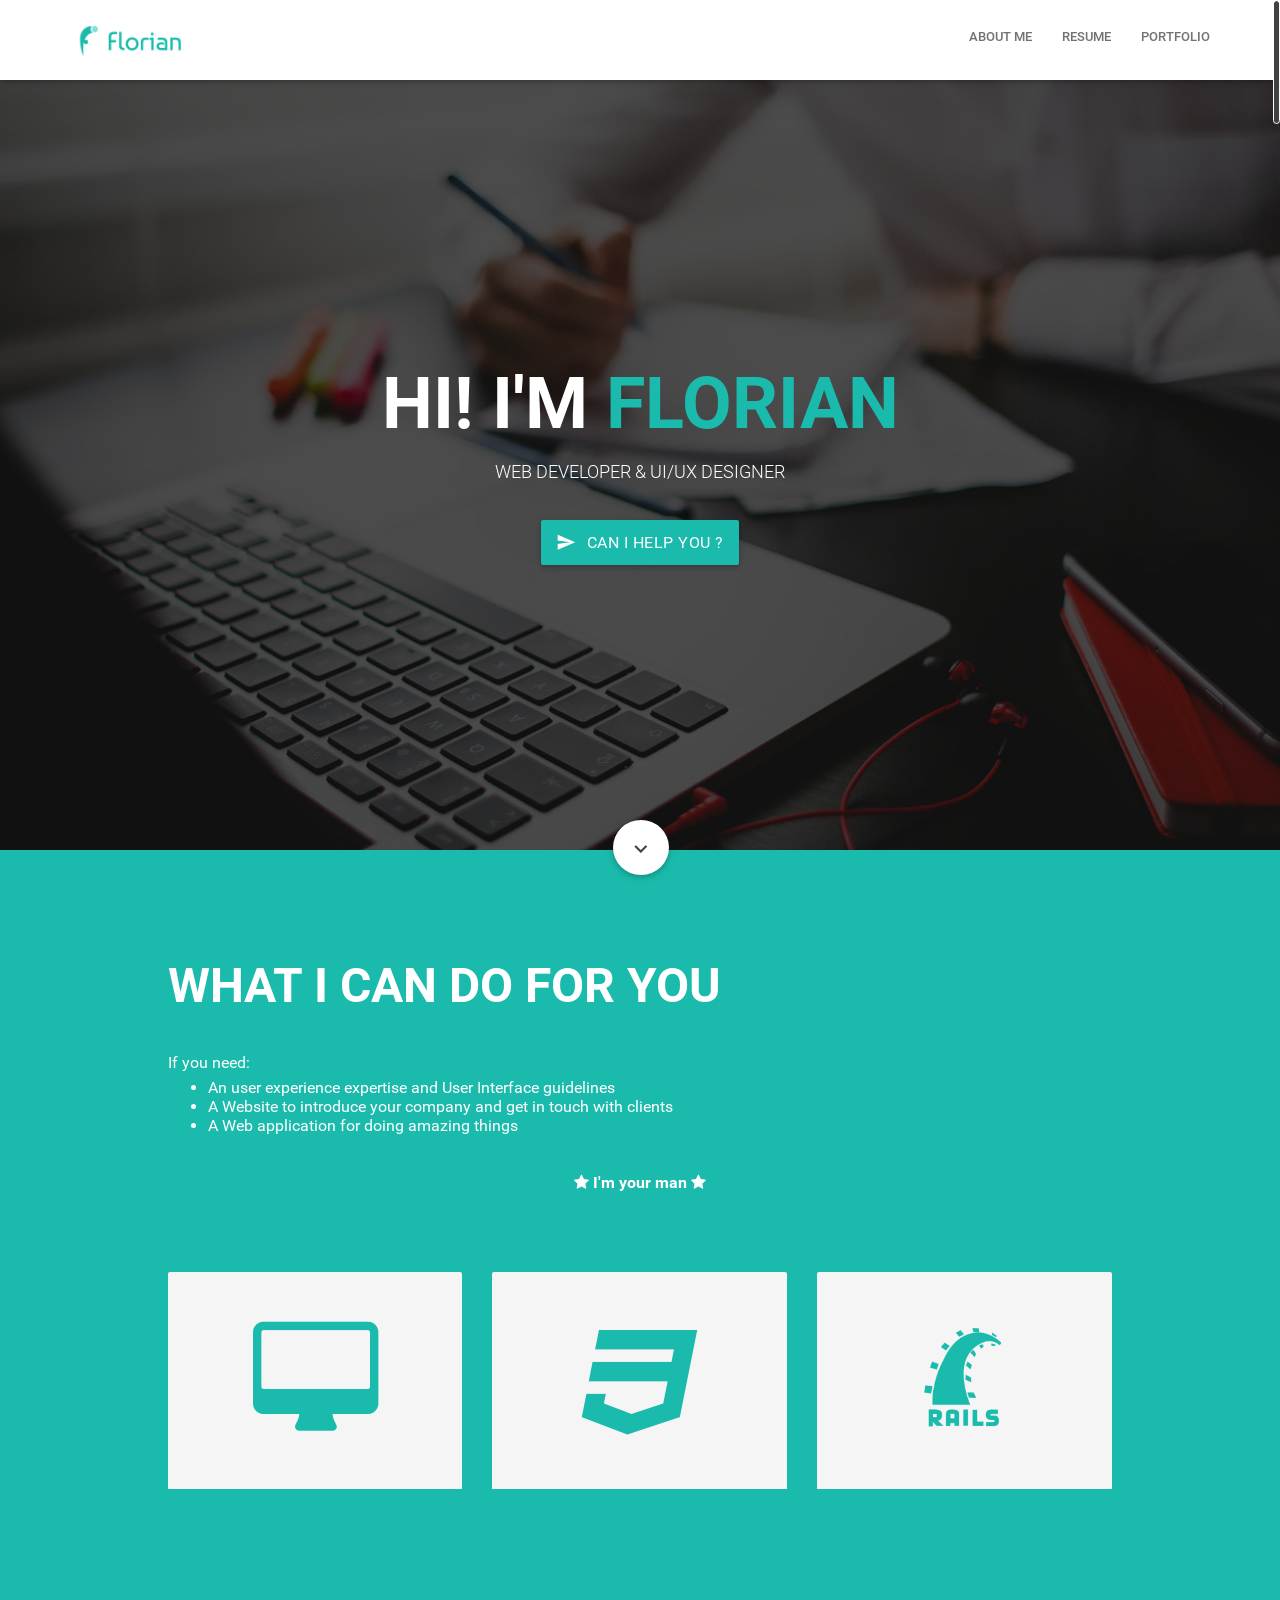
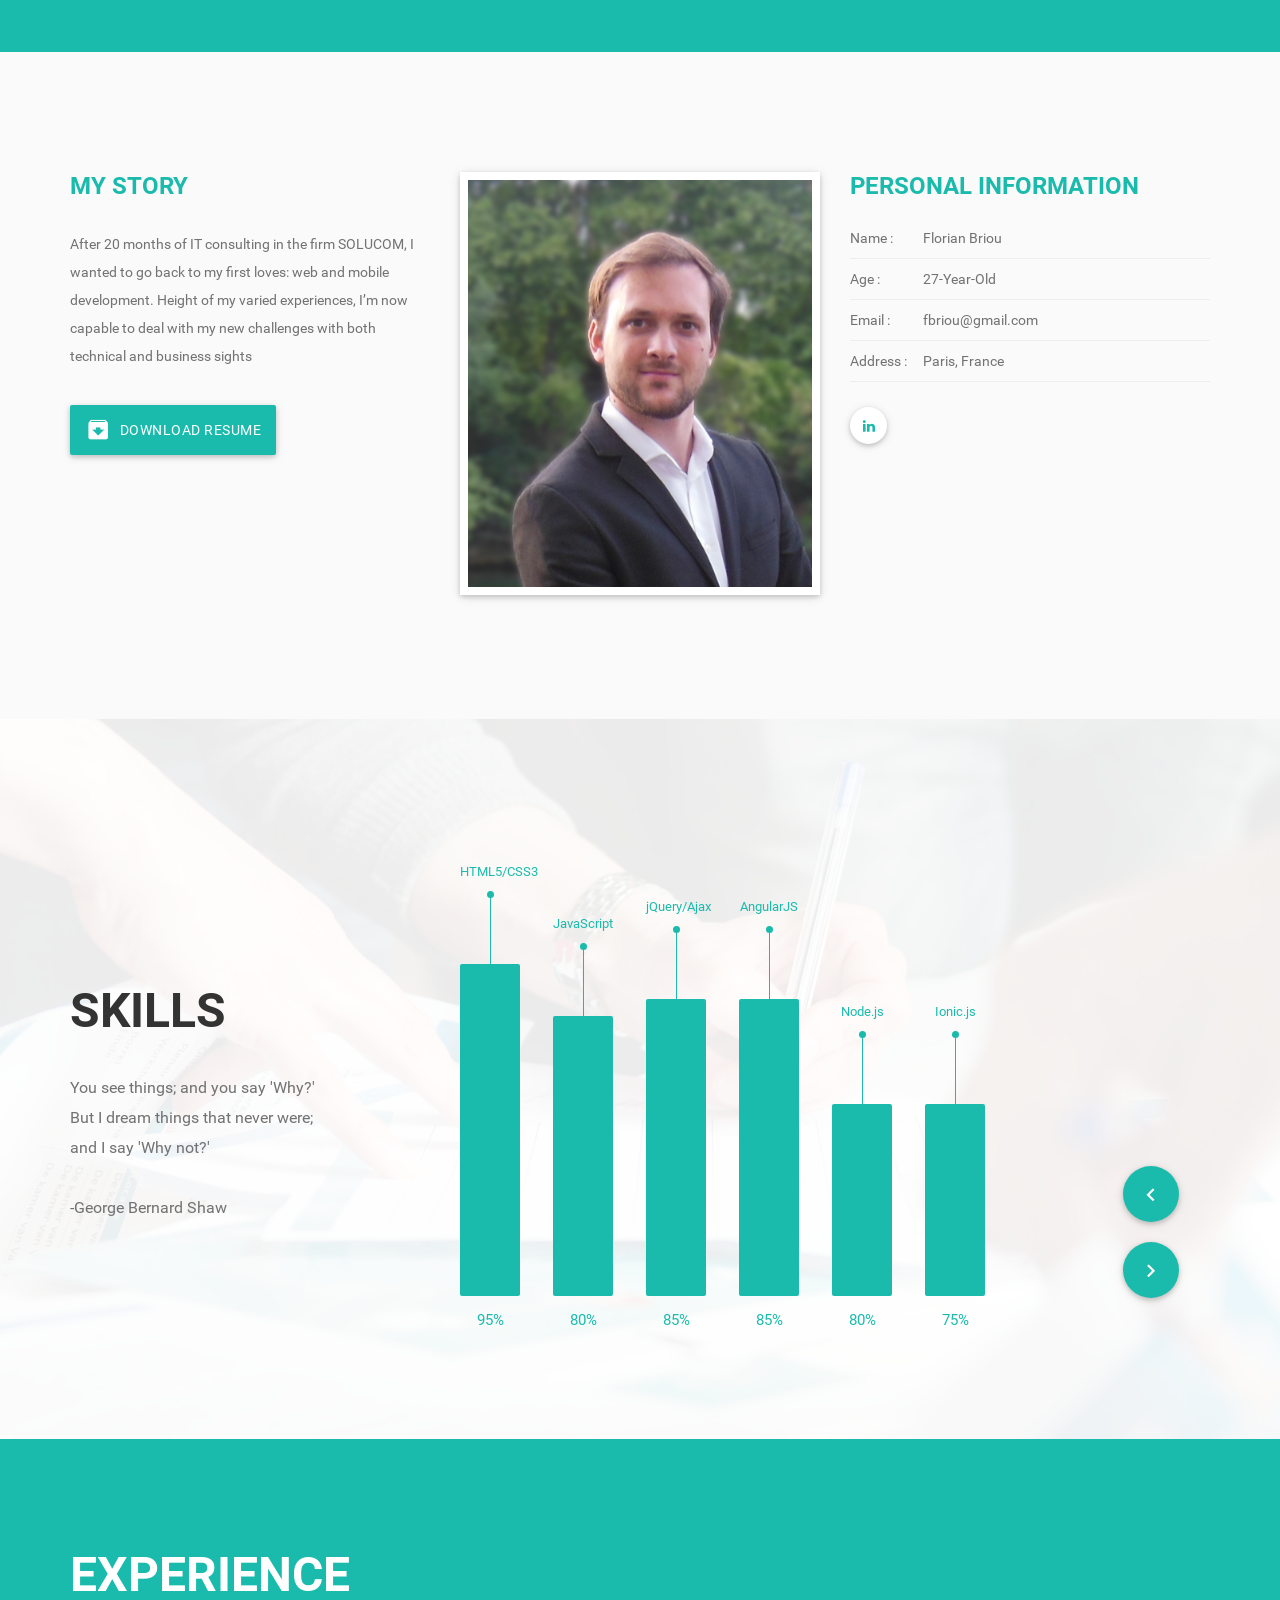
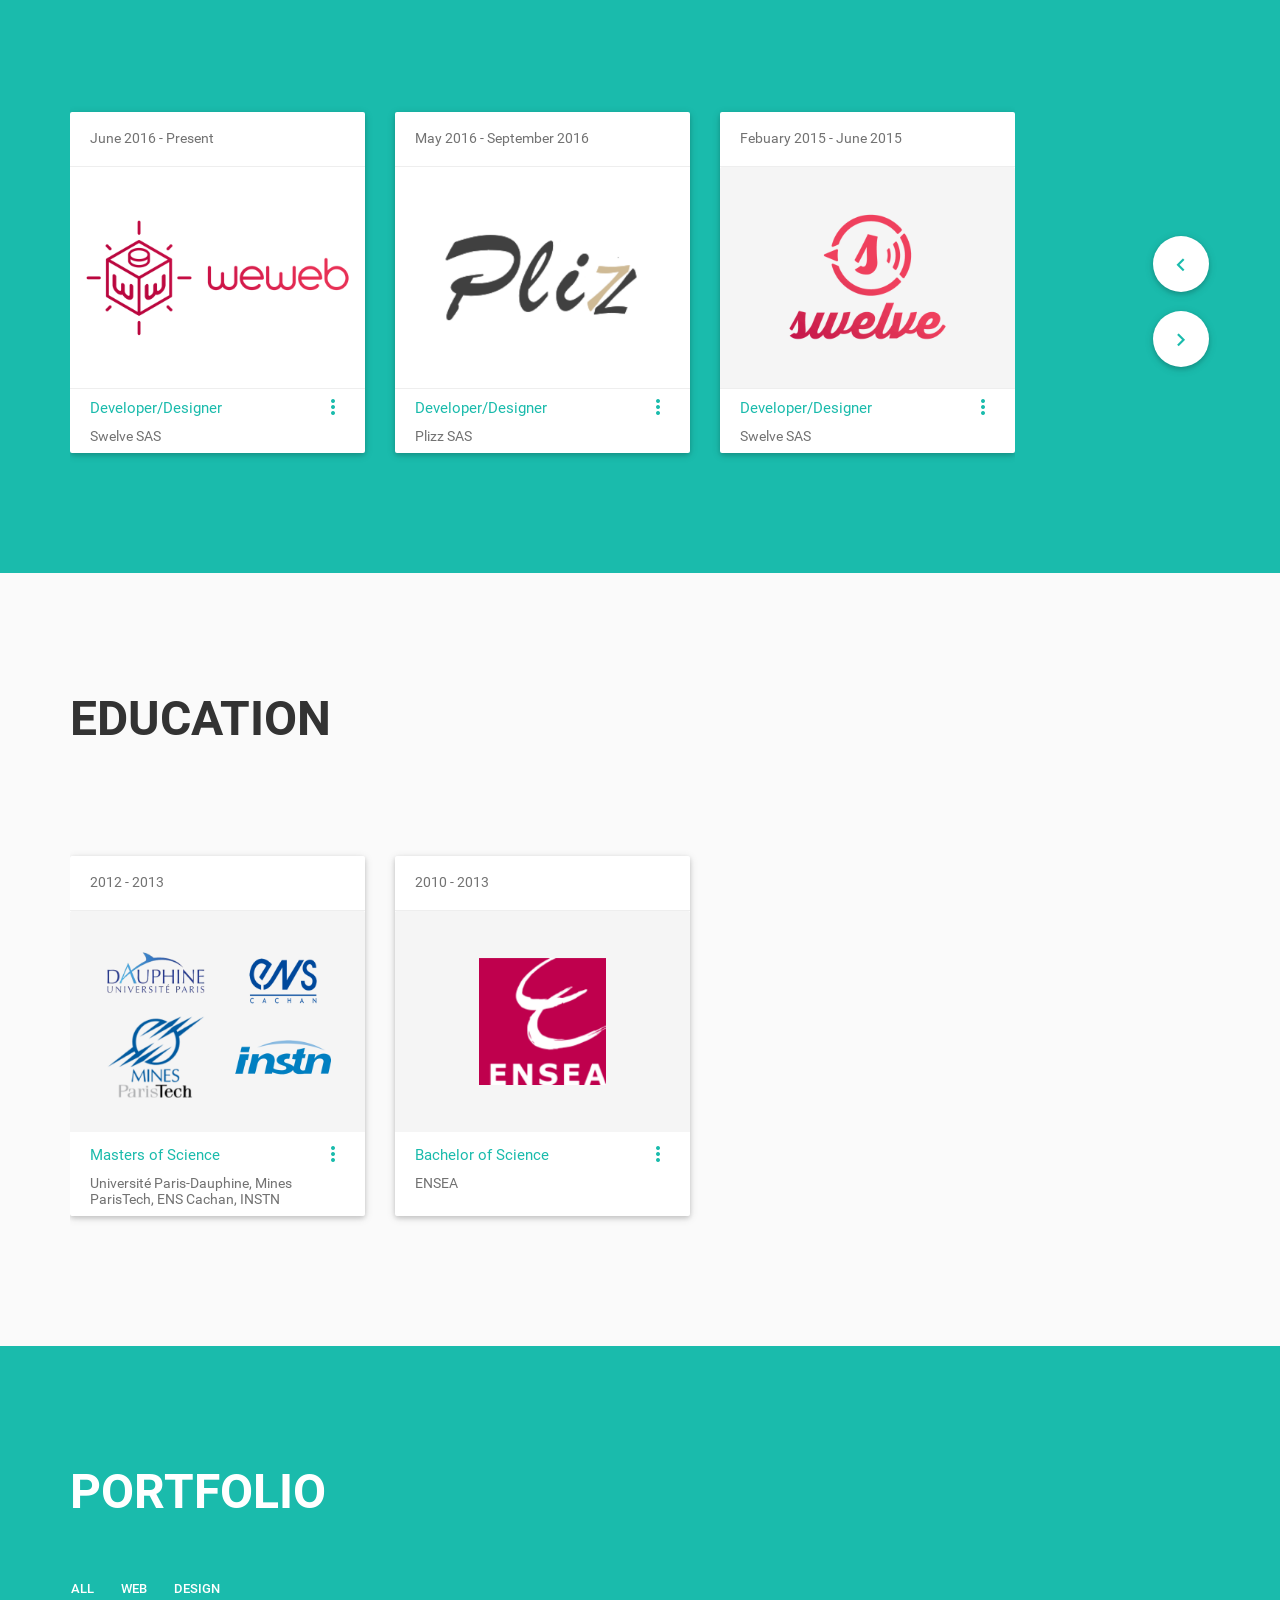
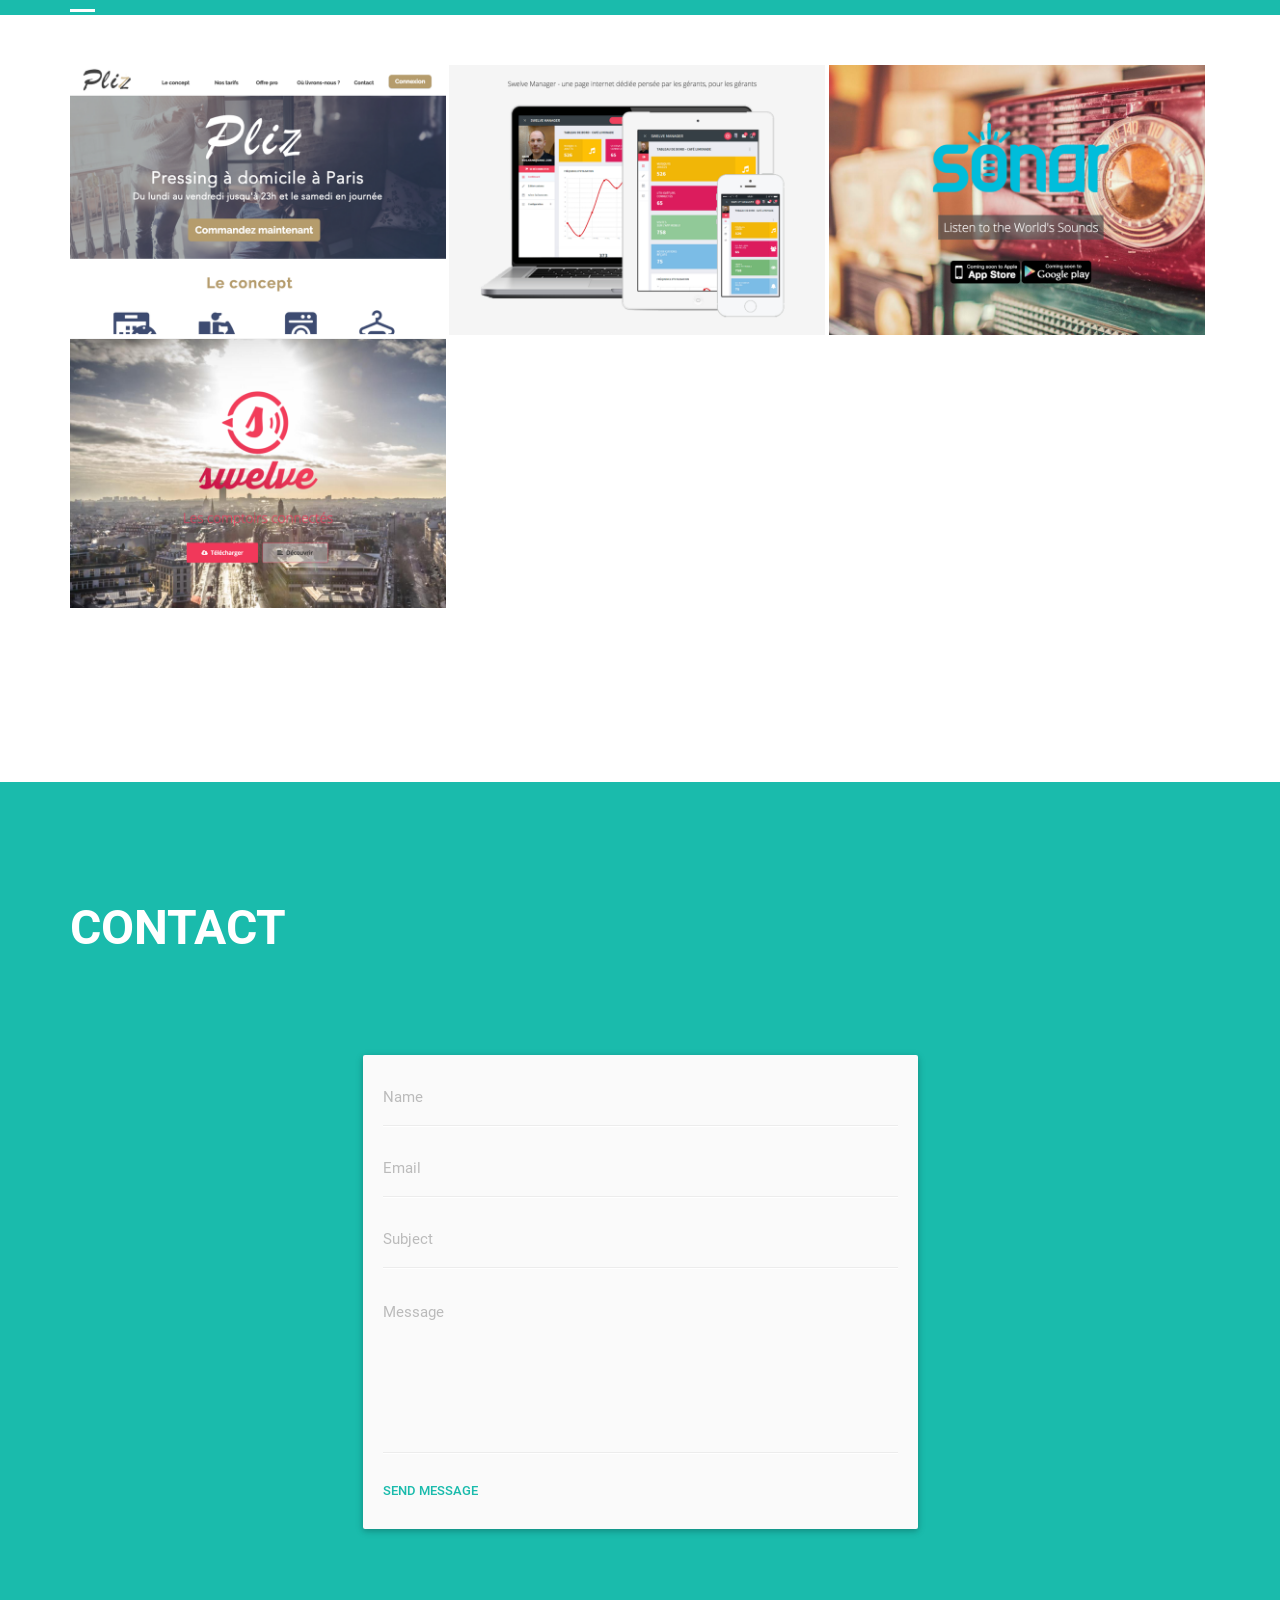
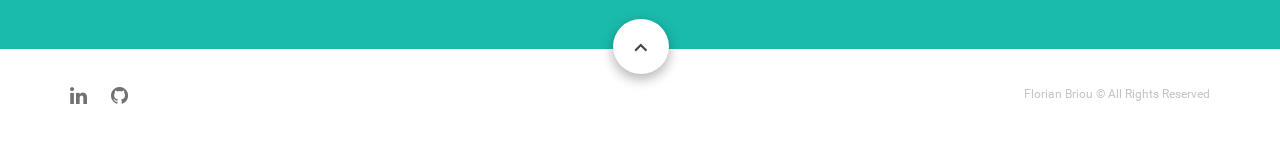
==== commit e902c818: "commit after reboot" ====
--- a/home.html
+++ b/home.html
@@ -191,7 +191,7 @@
                                                                 <span class="card-title activator brand-text">Web application<i class="mdi-navigation-close right"></i></span>
                                                             </div>
                                                             <p class="rev-content">
-                                                                I develop web applications with Ruby on Rails. I use cloud hosting services to make sure that it is scalable to insure good user experiences, all around the world.
+                                                                I develop web applications with Ruby on Rails or Node.Js. I use cloud hosting services to make sure that it is scalable to insure good user experiences, all around the world.
                                                             </p>
                                                         </div>
                                                     </div>
@@ -334,6 +334,40 @@
                                                                         </div>
                                                                     </div>
                                                                     <span class="skill-count">85%</span>
+                                                                </div>
+                                                            </div>
+                                                        </div>
+                                                        <!-- /single skill-->
+                                                        <!-- single skill -->
+                                                        <div class="single-skill">
+                                                            <div class="after-li">
+                                                                <div class="singel-hr">
+                                                                    <div class="singel-hr-inner" data-height="55%">
+                                                                        <div class="skill-visiable">
+                                                                            <span class="skill-title">Node.js</span>
+                                                                            <div class="hr-wrap">
+                                                                                <div class="hrc"></div>
+                                                                            </div>
+                                                                        </div>
+                                                                    </div>
+                                                                    <span class="skill-count">80%</span>
+                                                                </div>
+                                                            </div>
+                                                        </div>
+                                                        <!-- /single skill-->
+                                                        <!-- single skill -->
+                                                        <div class="single-skill">
+                                                            <div class="after-li">
+                                                                <div class="singel-hr">
+                                                                    <div class="singel-hr-inner" data-height="55%">
+                                                                        <div class="skill-visiable">
+                                                                            <span class="skill-title">Ionic.js</span>
+                                                                            <div class="hr-wrap">
+                                                                                <div class="hrc"></div>
+                                                                            </div>
+                                                                        </div>
+                                                                    </div>
+                                                                    <span class="skill-count">75%</span>
                                                                 </div>
                                                             </div>
                                                         </div>
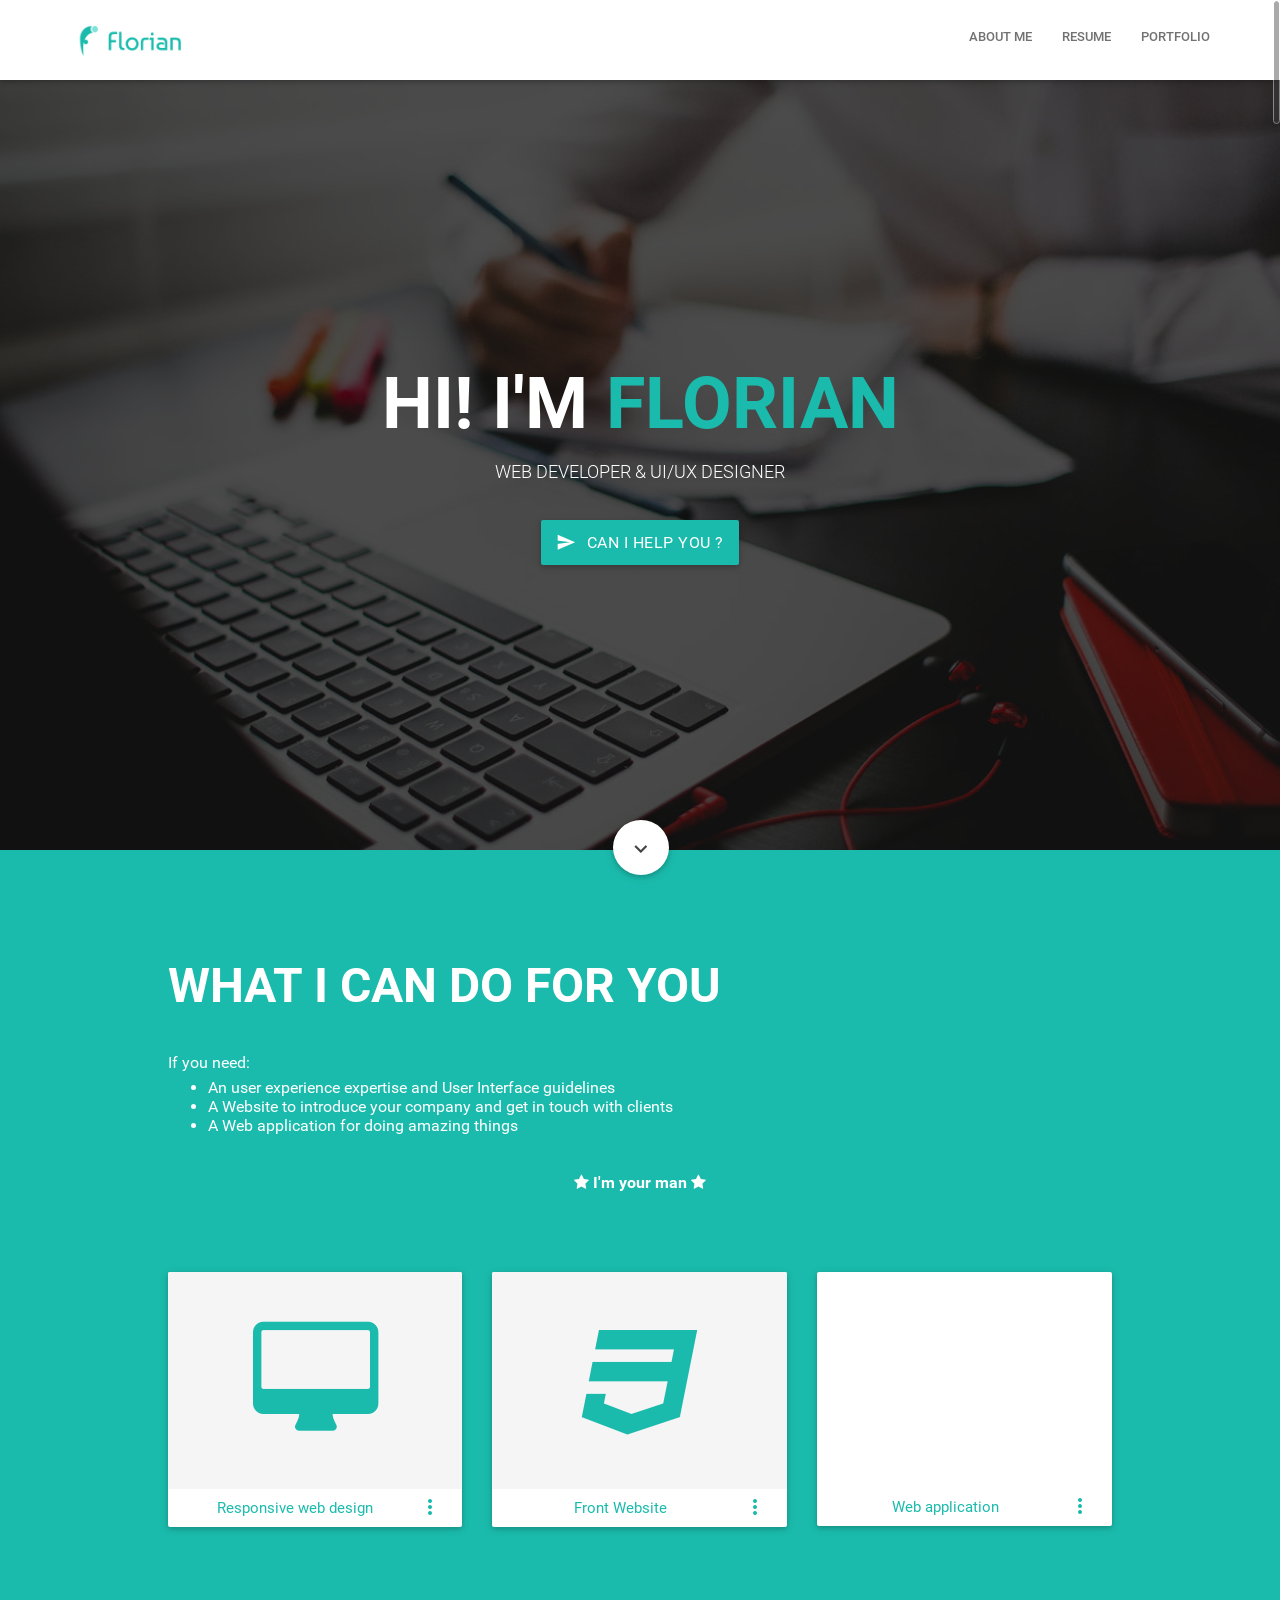
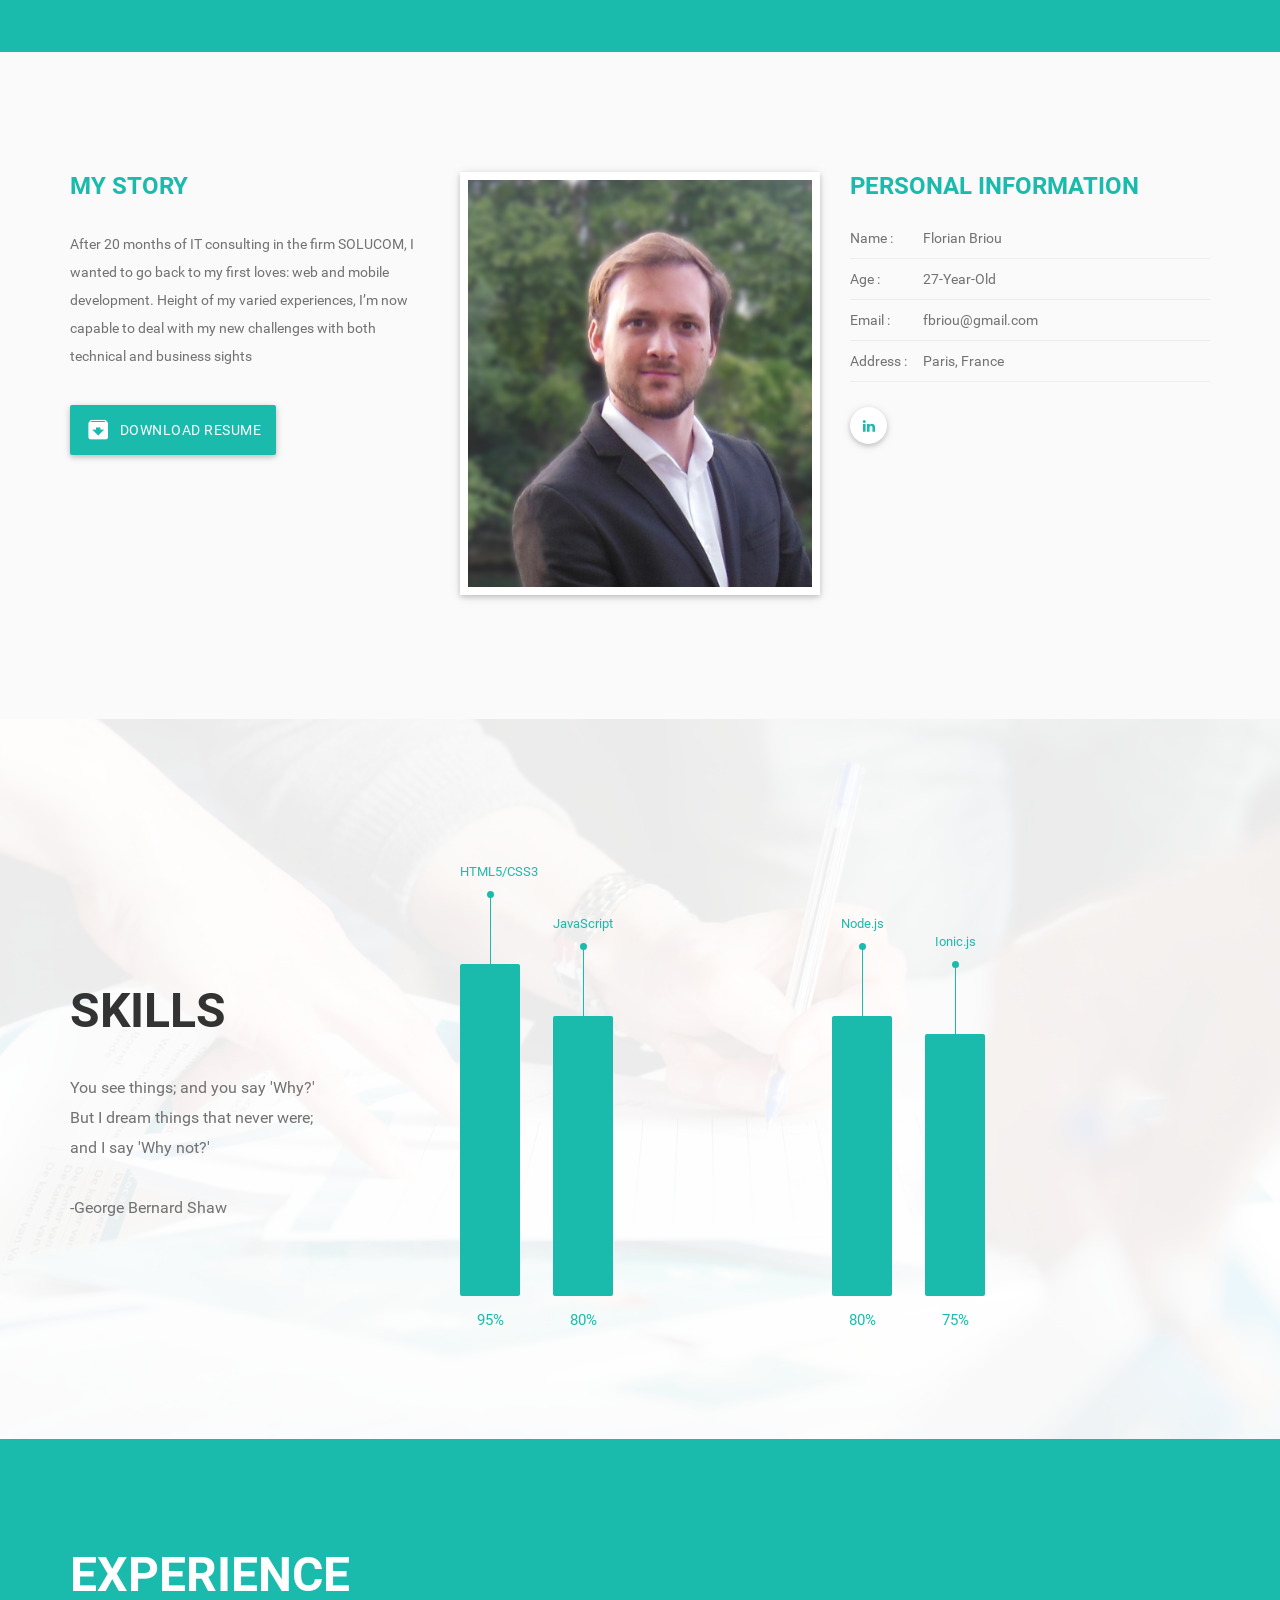
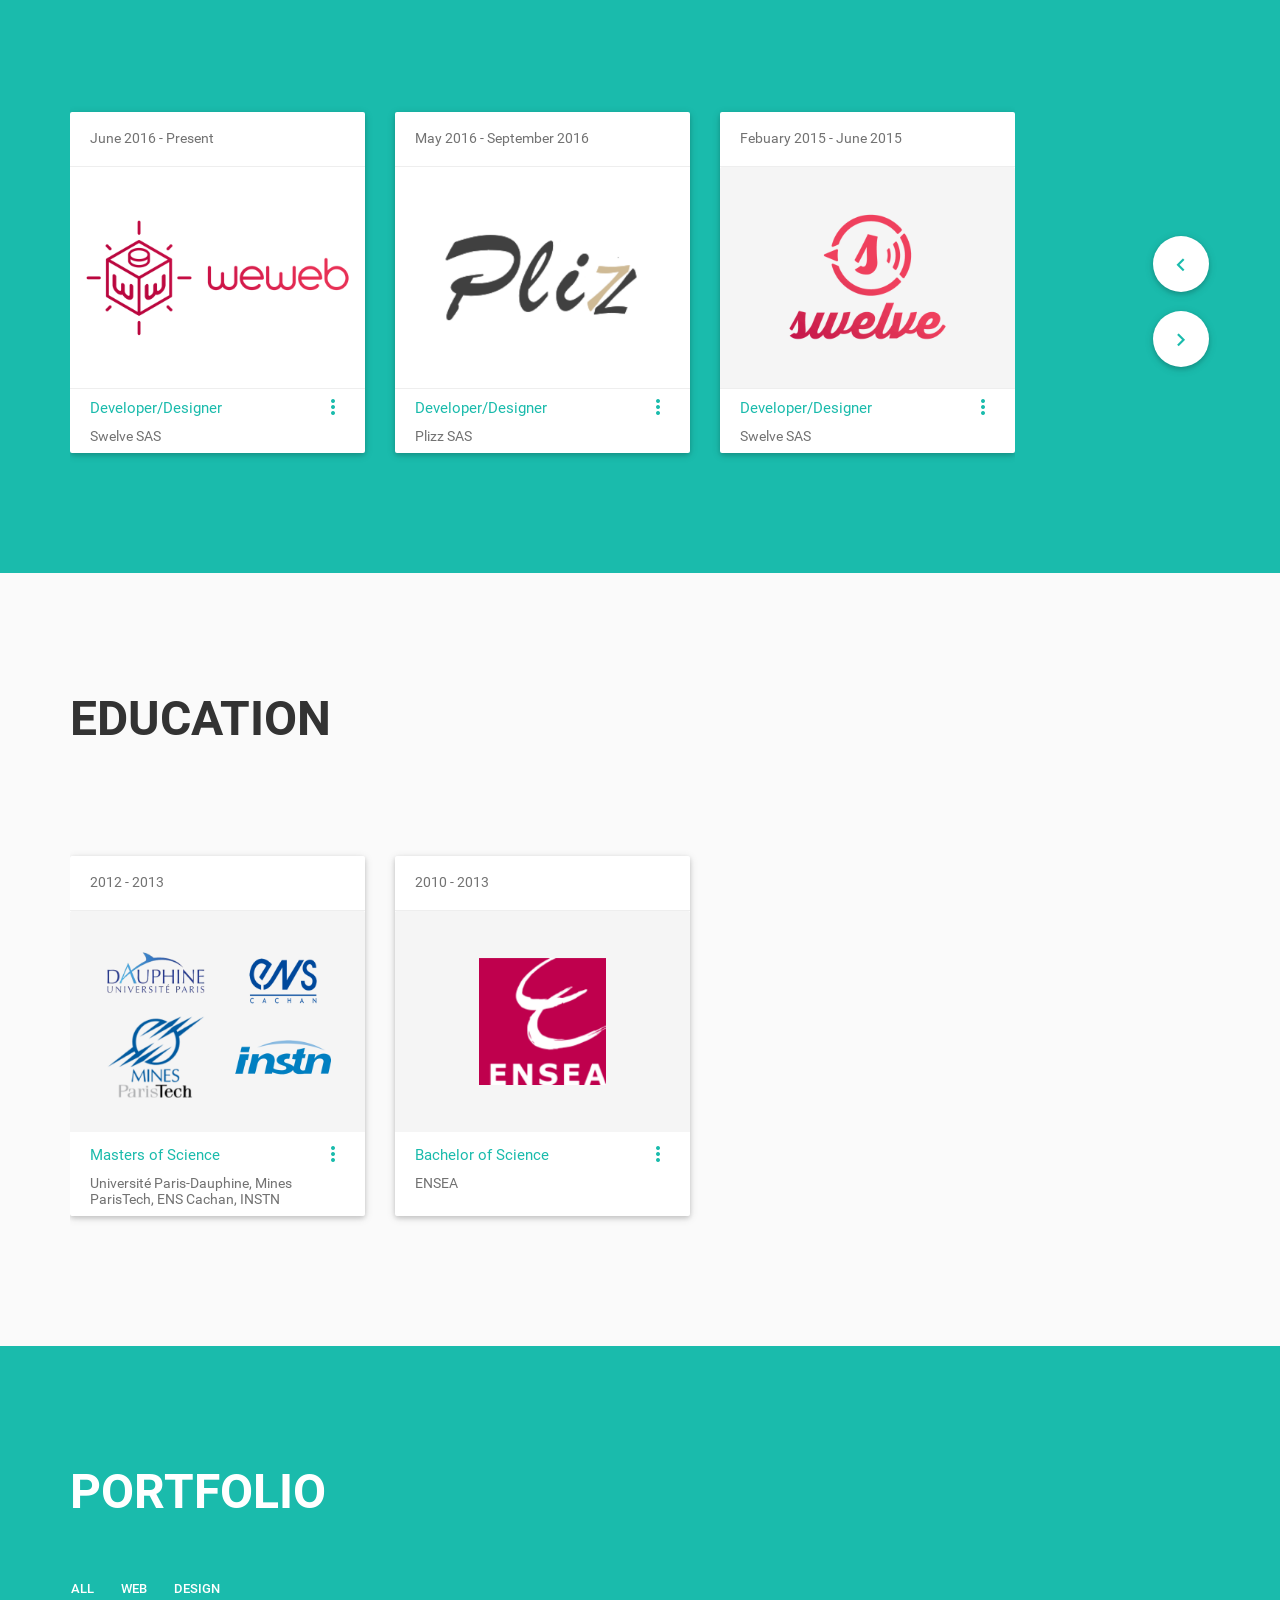
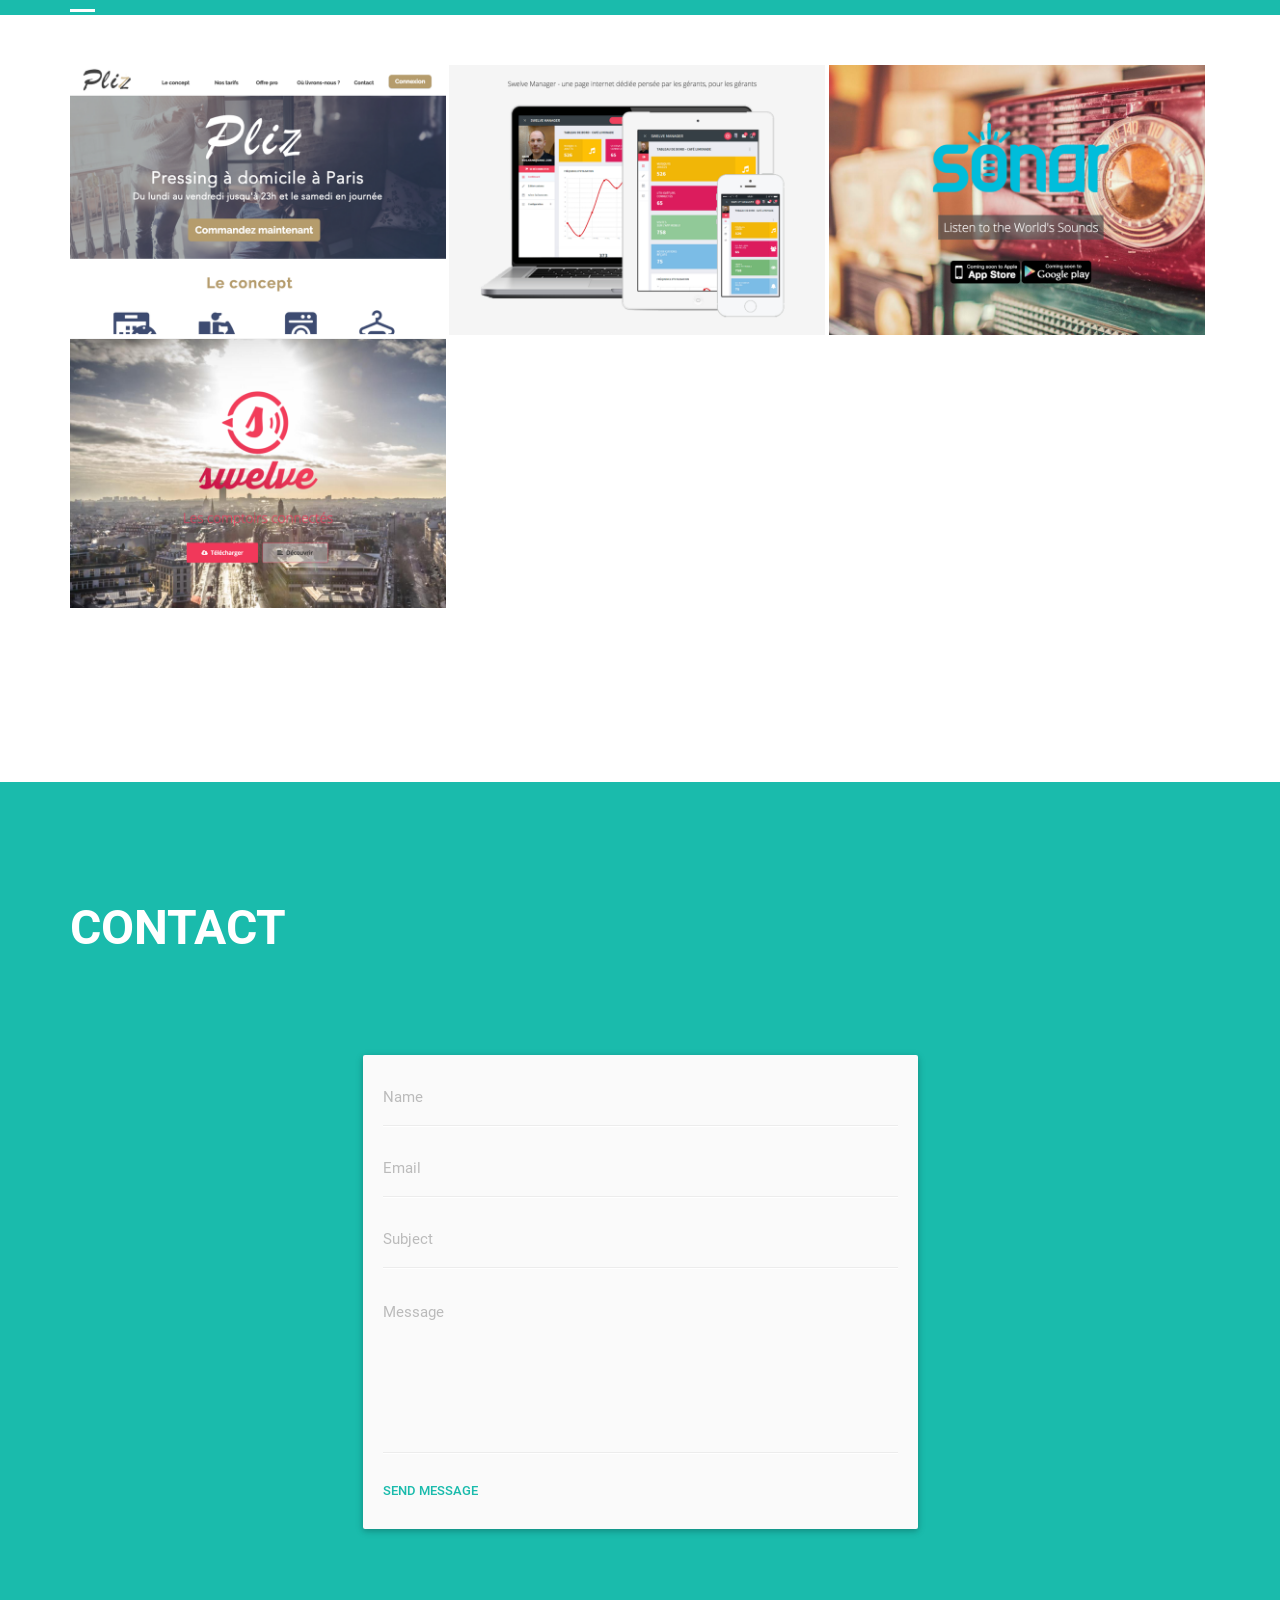
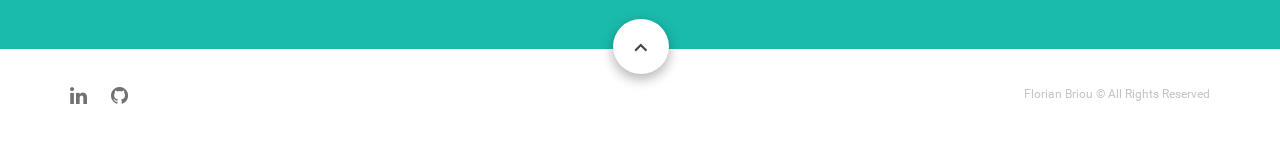
==== commit b0b240d1: "fix percentages" ====
--- a/home.html
+++ b/home.html
@@ -342,7 +342,7 @@
                                                         <div class="single-skill">
                                                             <div class="after-li">
                                                                 <div class="singel-hr">
-                                                                    <div class="singel-hr-inner" data-height="55%">
+                                                                    <div class="singel-hr-inner" data-height="80%">
                                                                         <div class="skill-visiable">
                                                                             <span class="skill-title">Node.js</span>
                                                                             <div class="hr-wrap">
@@ -359,7 +359,7 @@
                                                         <div class="single-skill">
                                                             <div class="after-li">
                                                                 <div class="singel-hr">
-                                                                    <div class="singel-hr-inner" data-height="55%">
+                                                                    <div class="singel-hr-inner" data-height="75%">
                                                                         <div class="skill-visiable">
                                                                             <span class="skill-title">Ionic.js</span>
                                                                             <div class="hr-wrap">
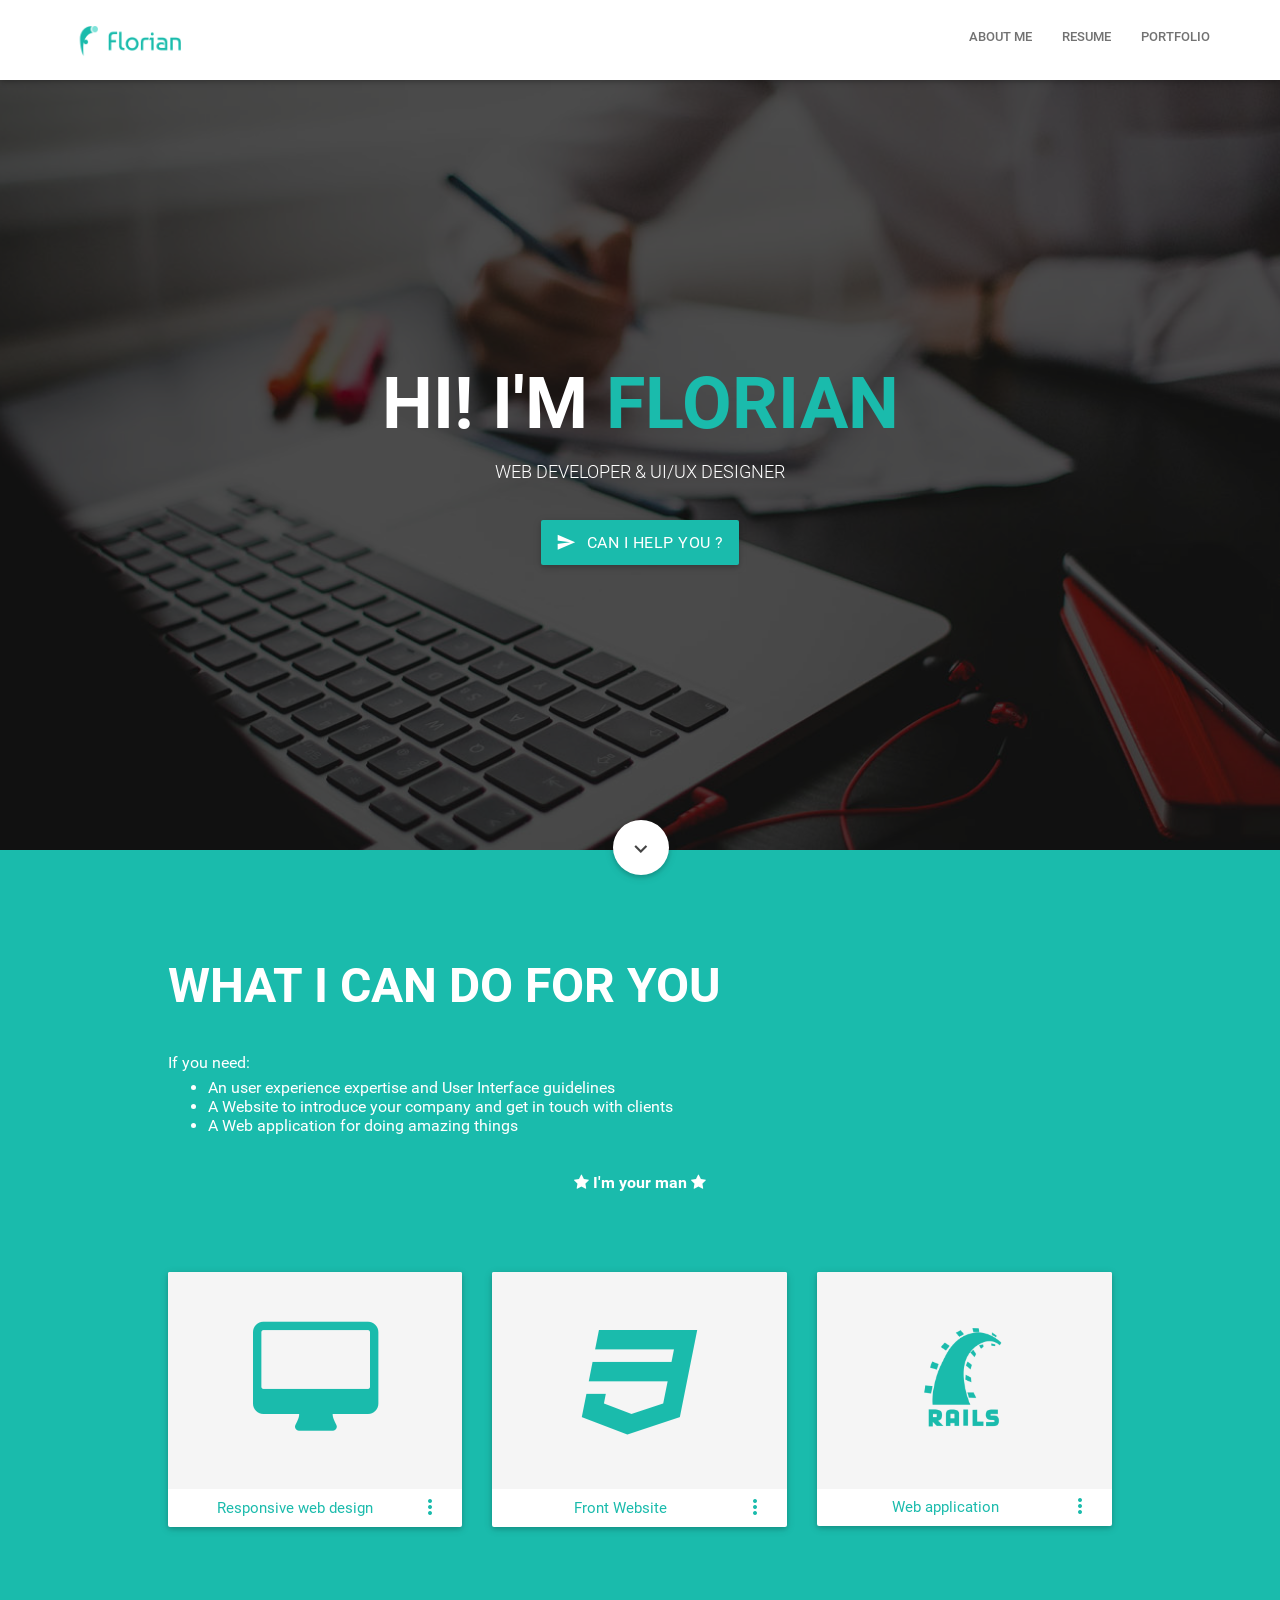
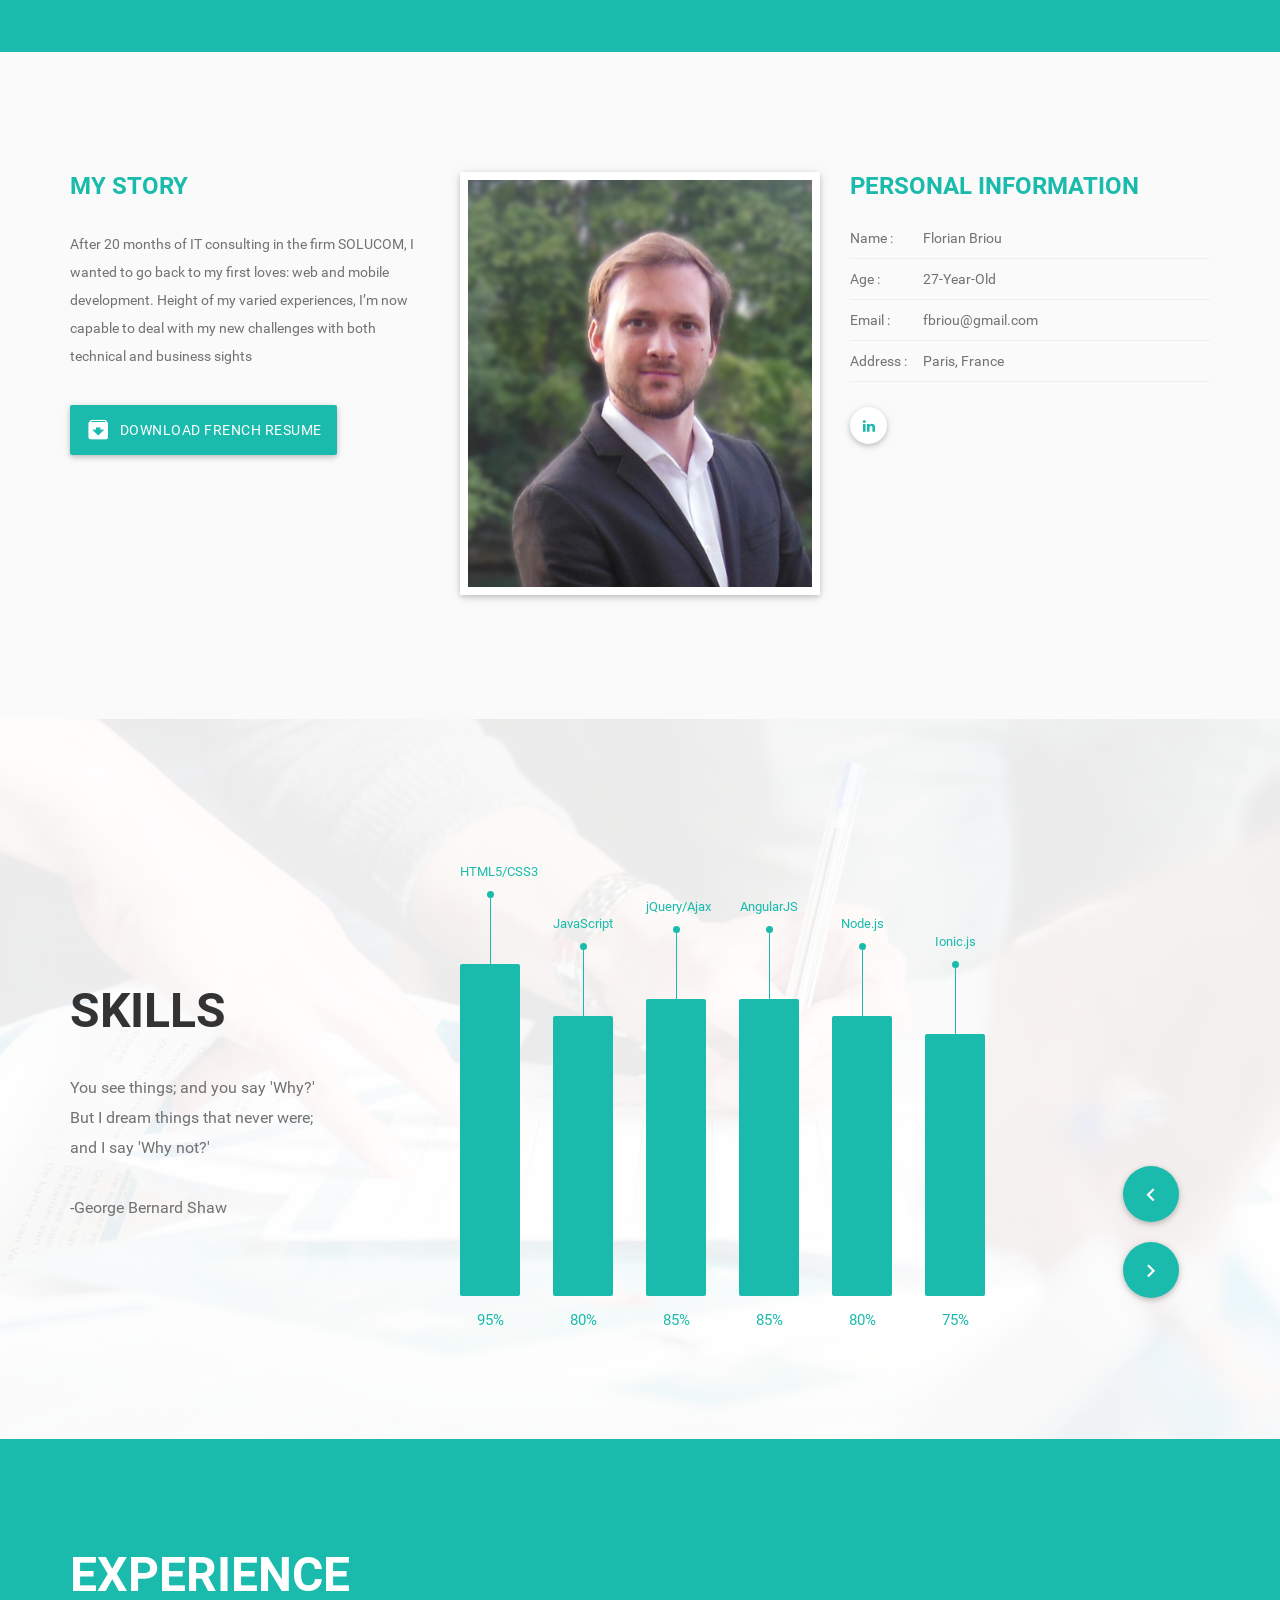
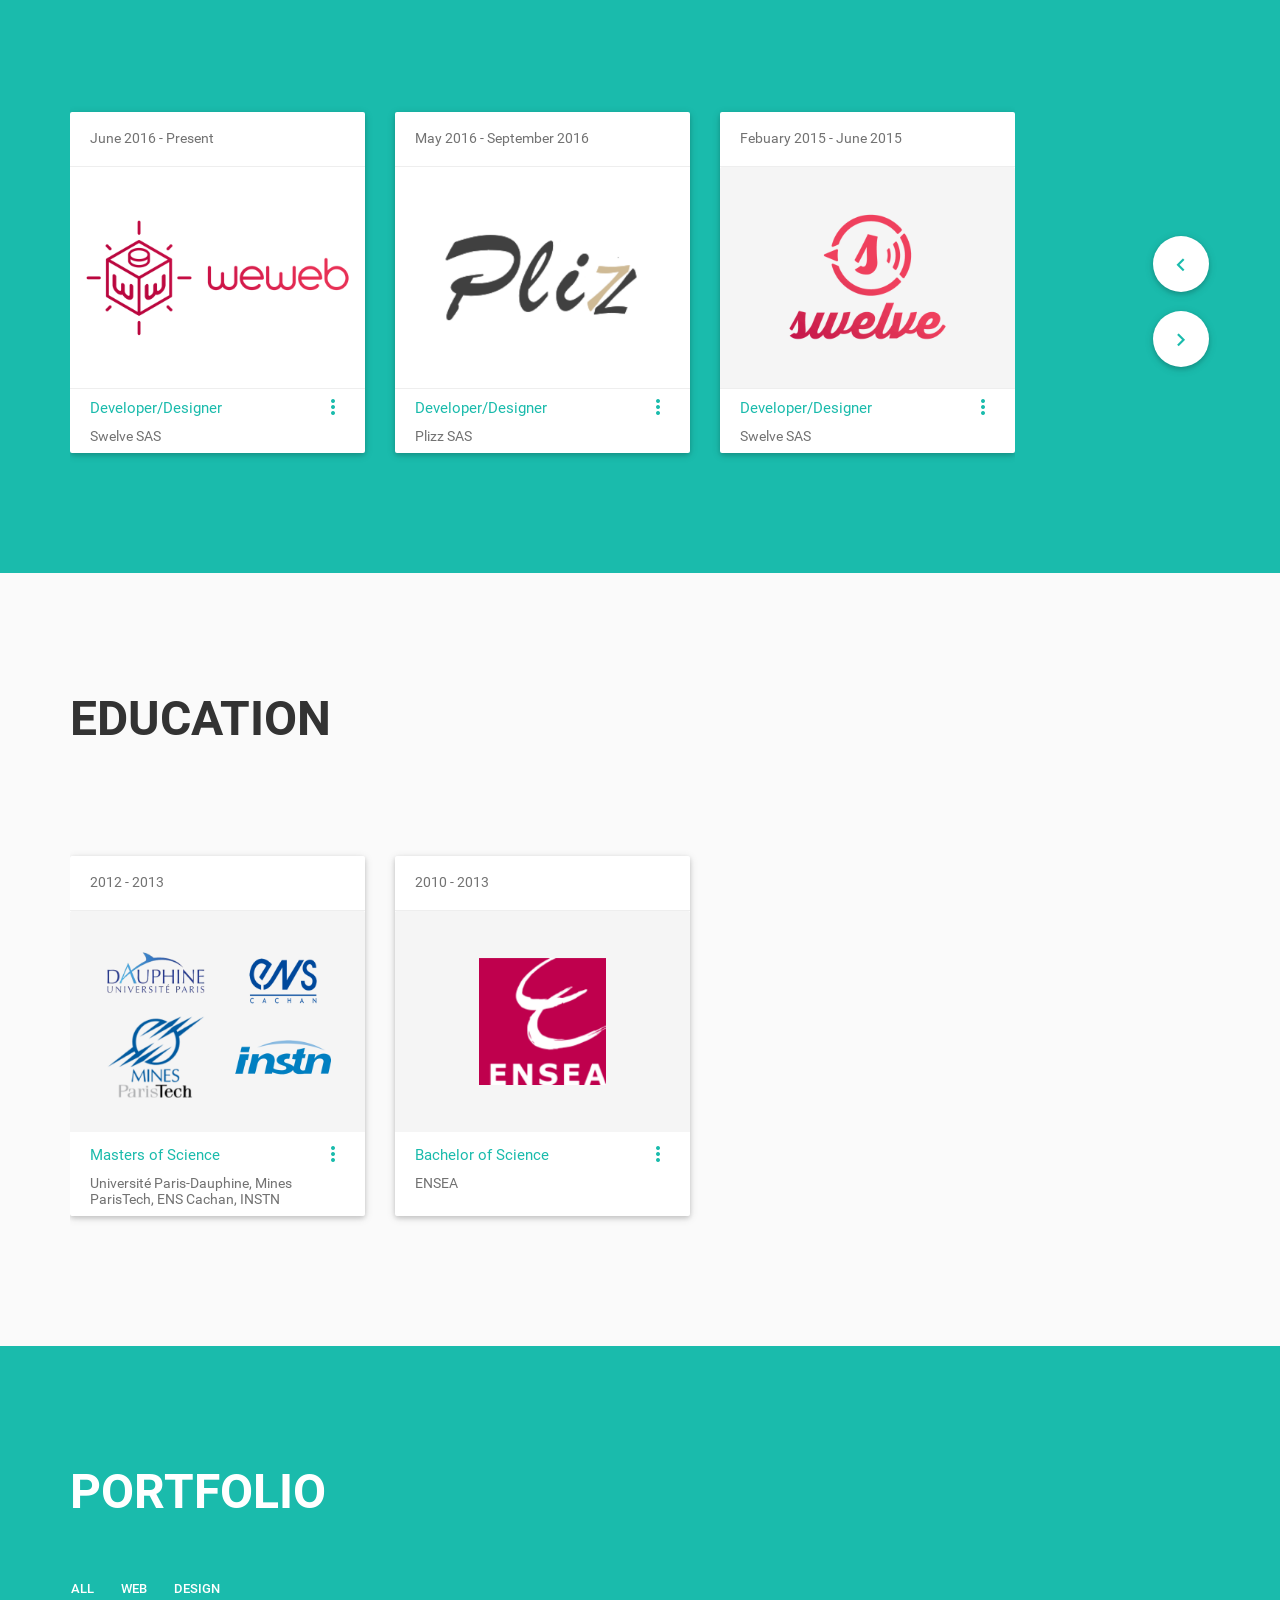
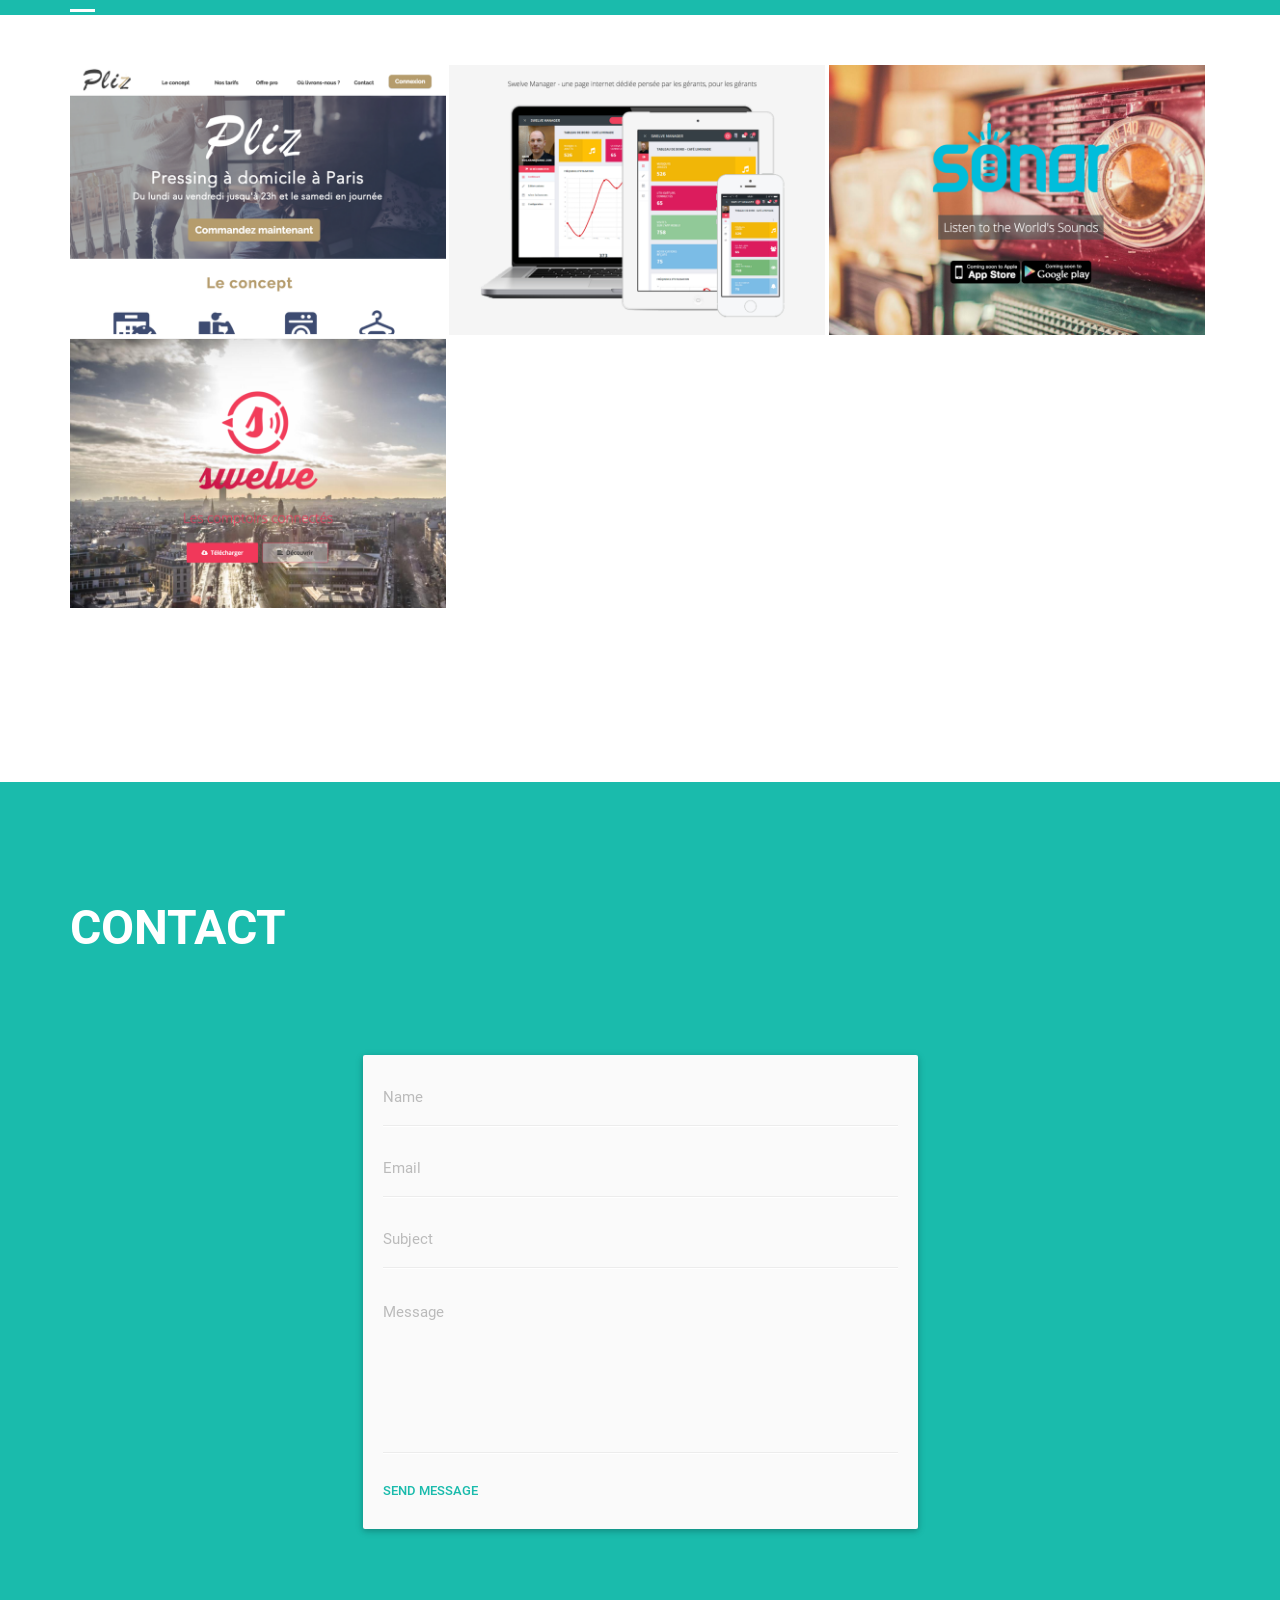
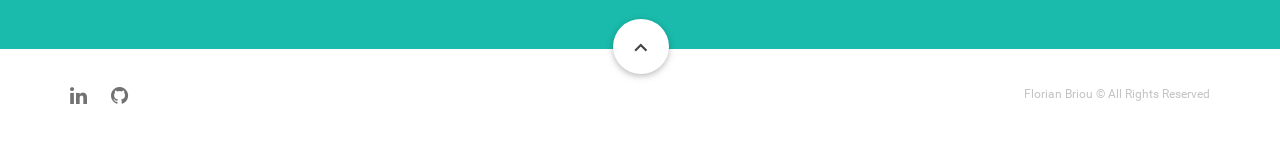
==== commit 7b203e85: "add new CV" ====
--- a/home.html
+++ b/home.html
@@ -216,7 +216,7 @@
                                             <h3 class="about-subtitle">My Story</h3>
                                             <p>After 20 months of IT consulting in the firm SOLUCOM, I wanted to go back to my first loves: web and mobile development.
                                             Height of my varied experiences, I’m now capable to deal with my new challenges with both technical and business sights</p>
-                                            <a href="public/CV_FLORIAN_BRIOU_EN.pdf" class="waves-effect waves-light btn-large brand-bg white-text"><i class="mdi-content-archive left"></i> Download Resume</a>
+                                            <a href="public/CV_FLORIAN_BRIOU.pdf" class="waves-effect waves-light btn-large brand-bg white-text"><i class="mdi-content-archive left"></i> Download French Resume</a>
                                         </div>
                                     </div>
                                     <!-- about me description -->
@@ -237,7 +237,7 @@
                                         <div class="about-social">
                                             <ul>
                                                 <li>
-                                                    <a href="https://fr.linkedin.com/in/florian-briou-47a9b559" class="btn-floating waves-effect waves-light white"><i class="fa fa-linkedin"></i></a>
+                                                    <a href="https://fr.linkedin.com/in/florian-briou-47a9b559" class="btn-floating waves-effect waves-light white" target="_blank"><i class="fa fa-linkedin"></i></a>
                                                 </li>
                                                 <!-- <li>
                                                     <a href="#" class="btn-floating waves-effect waves-light white"><i class="fa fa-github"></i></a>
